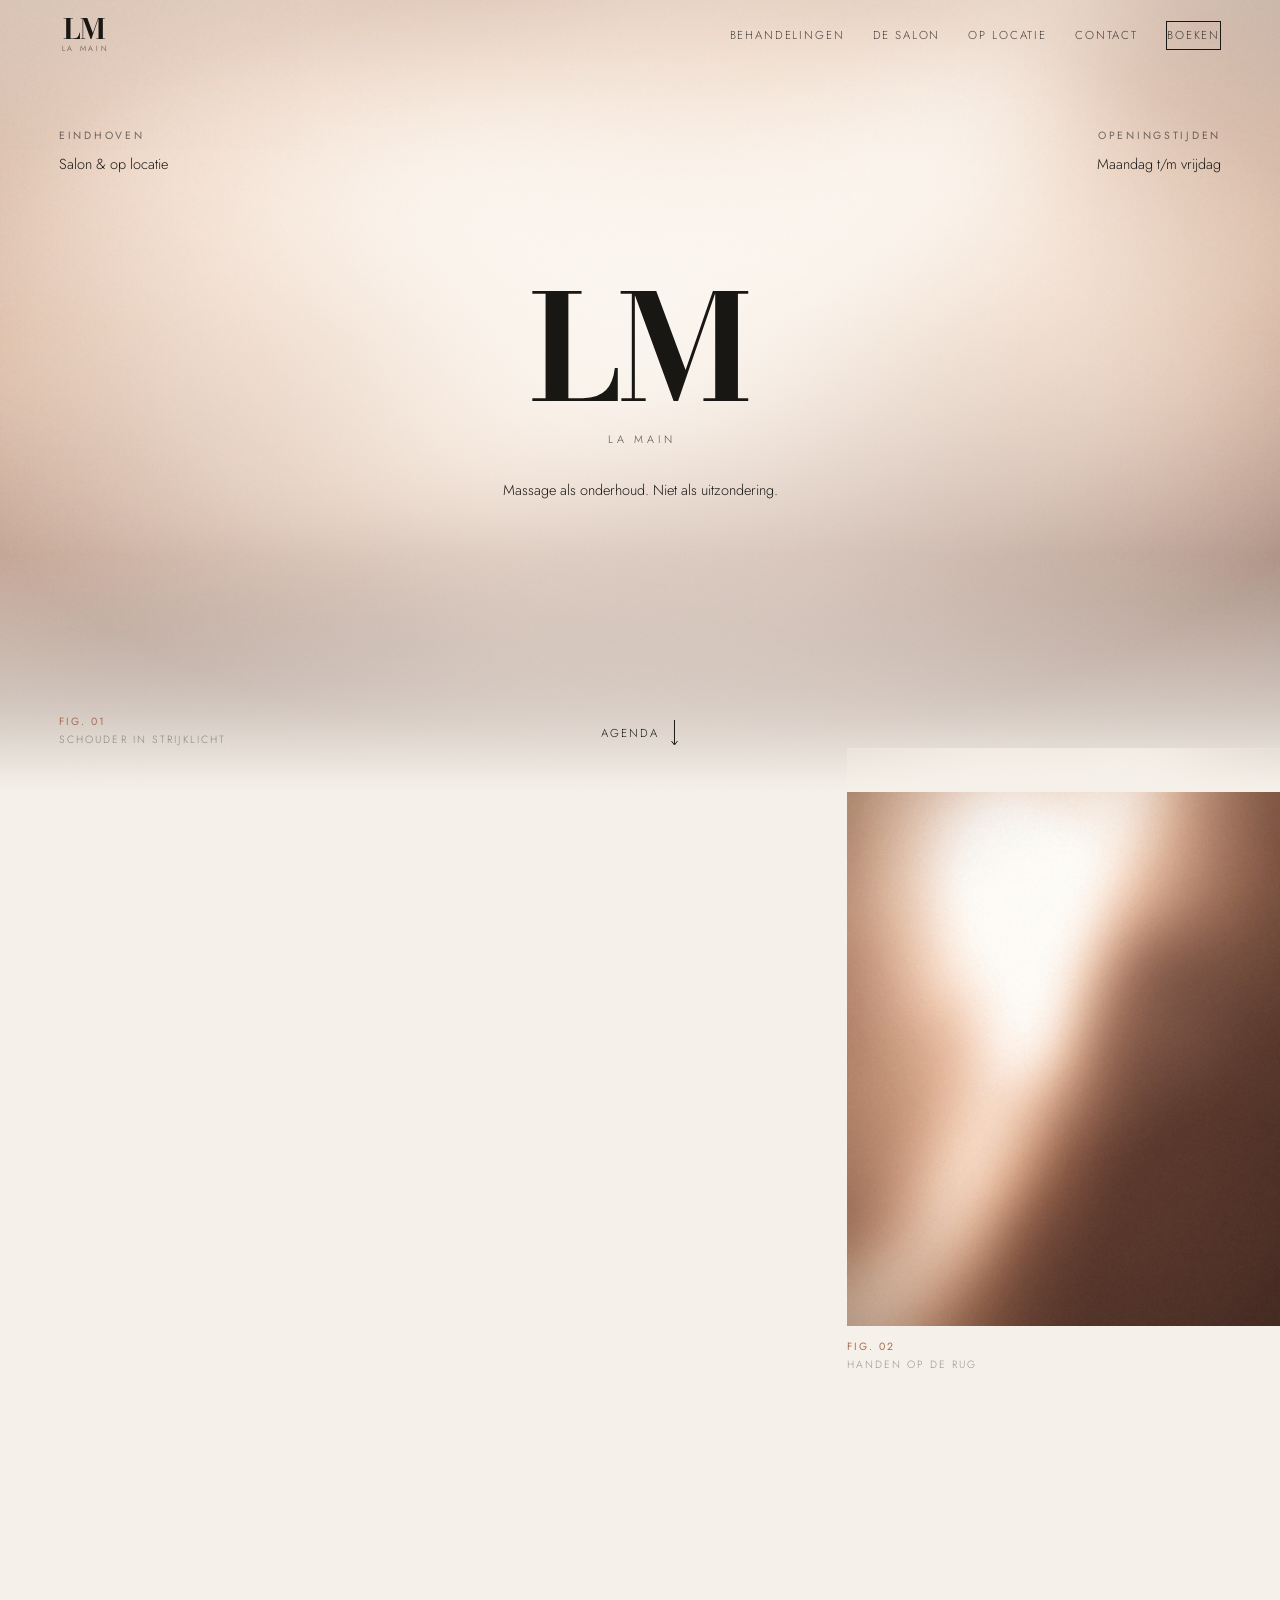
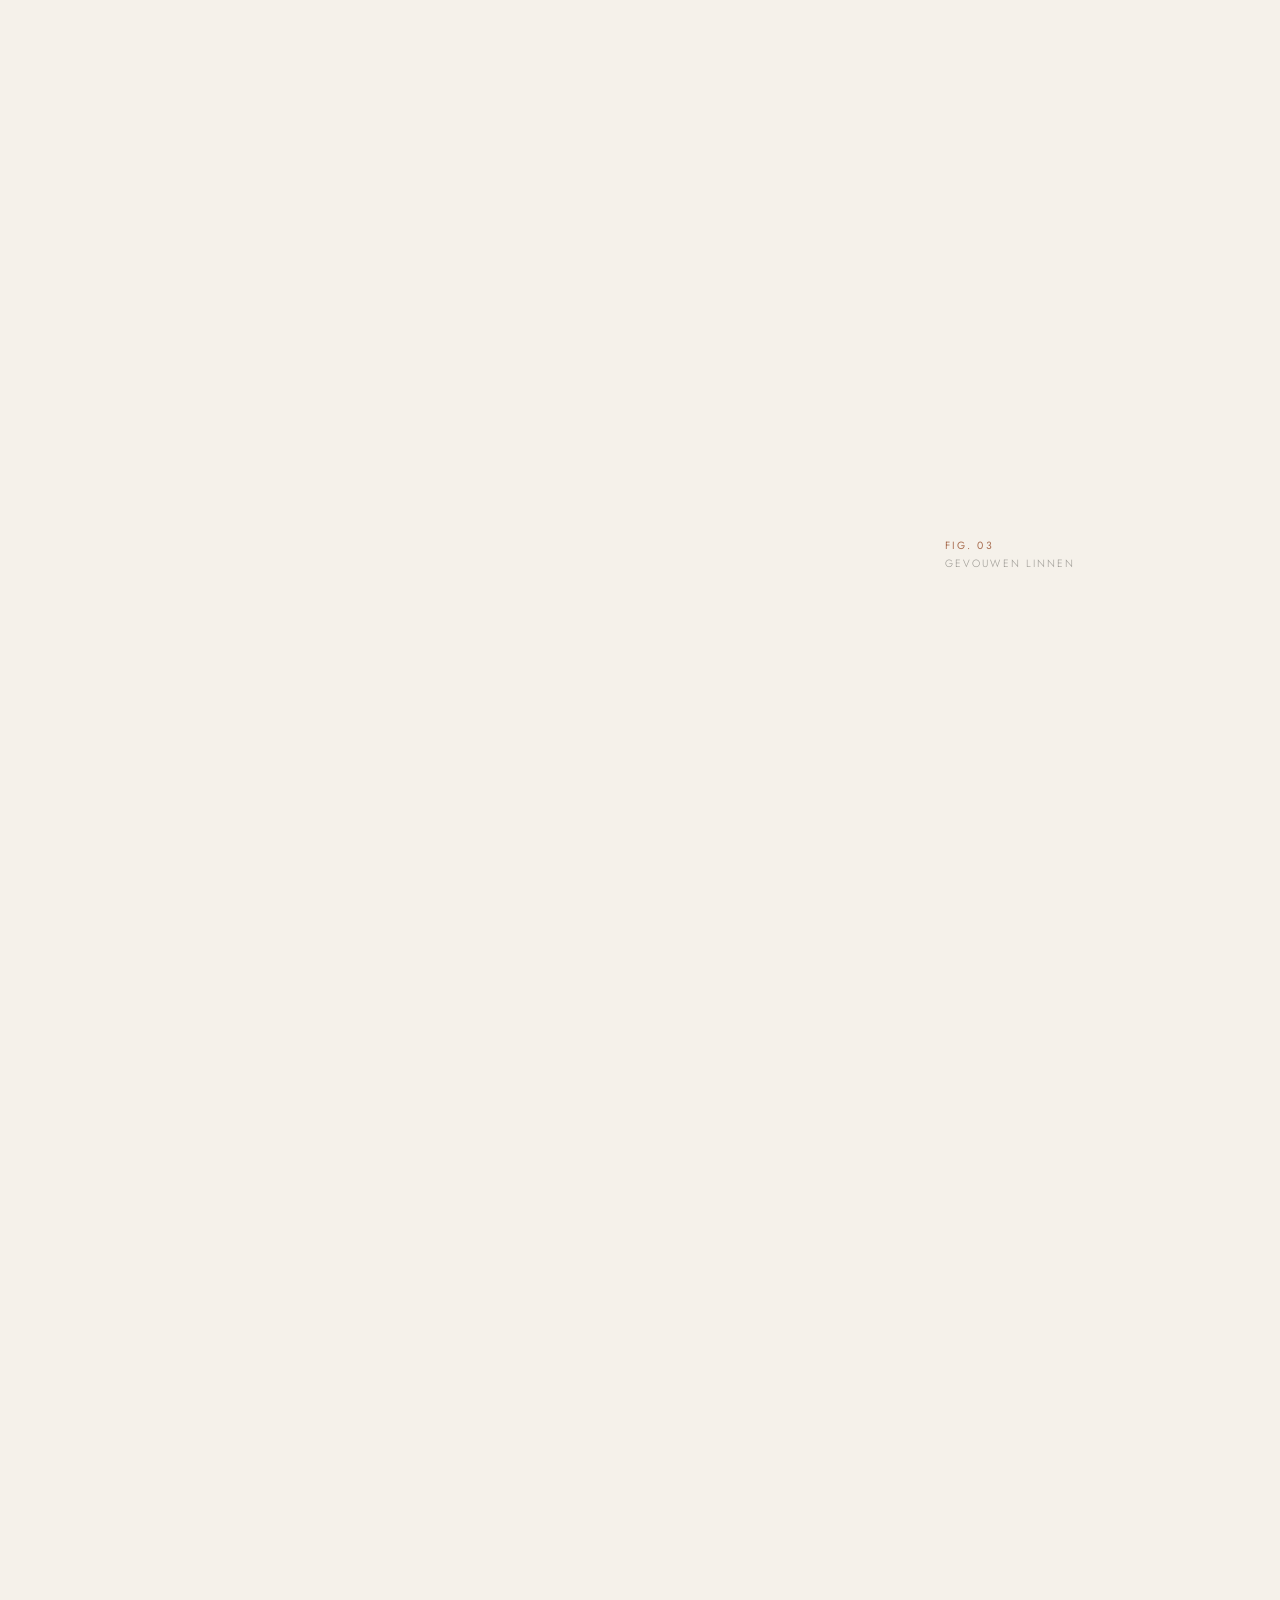
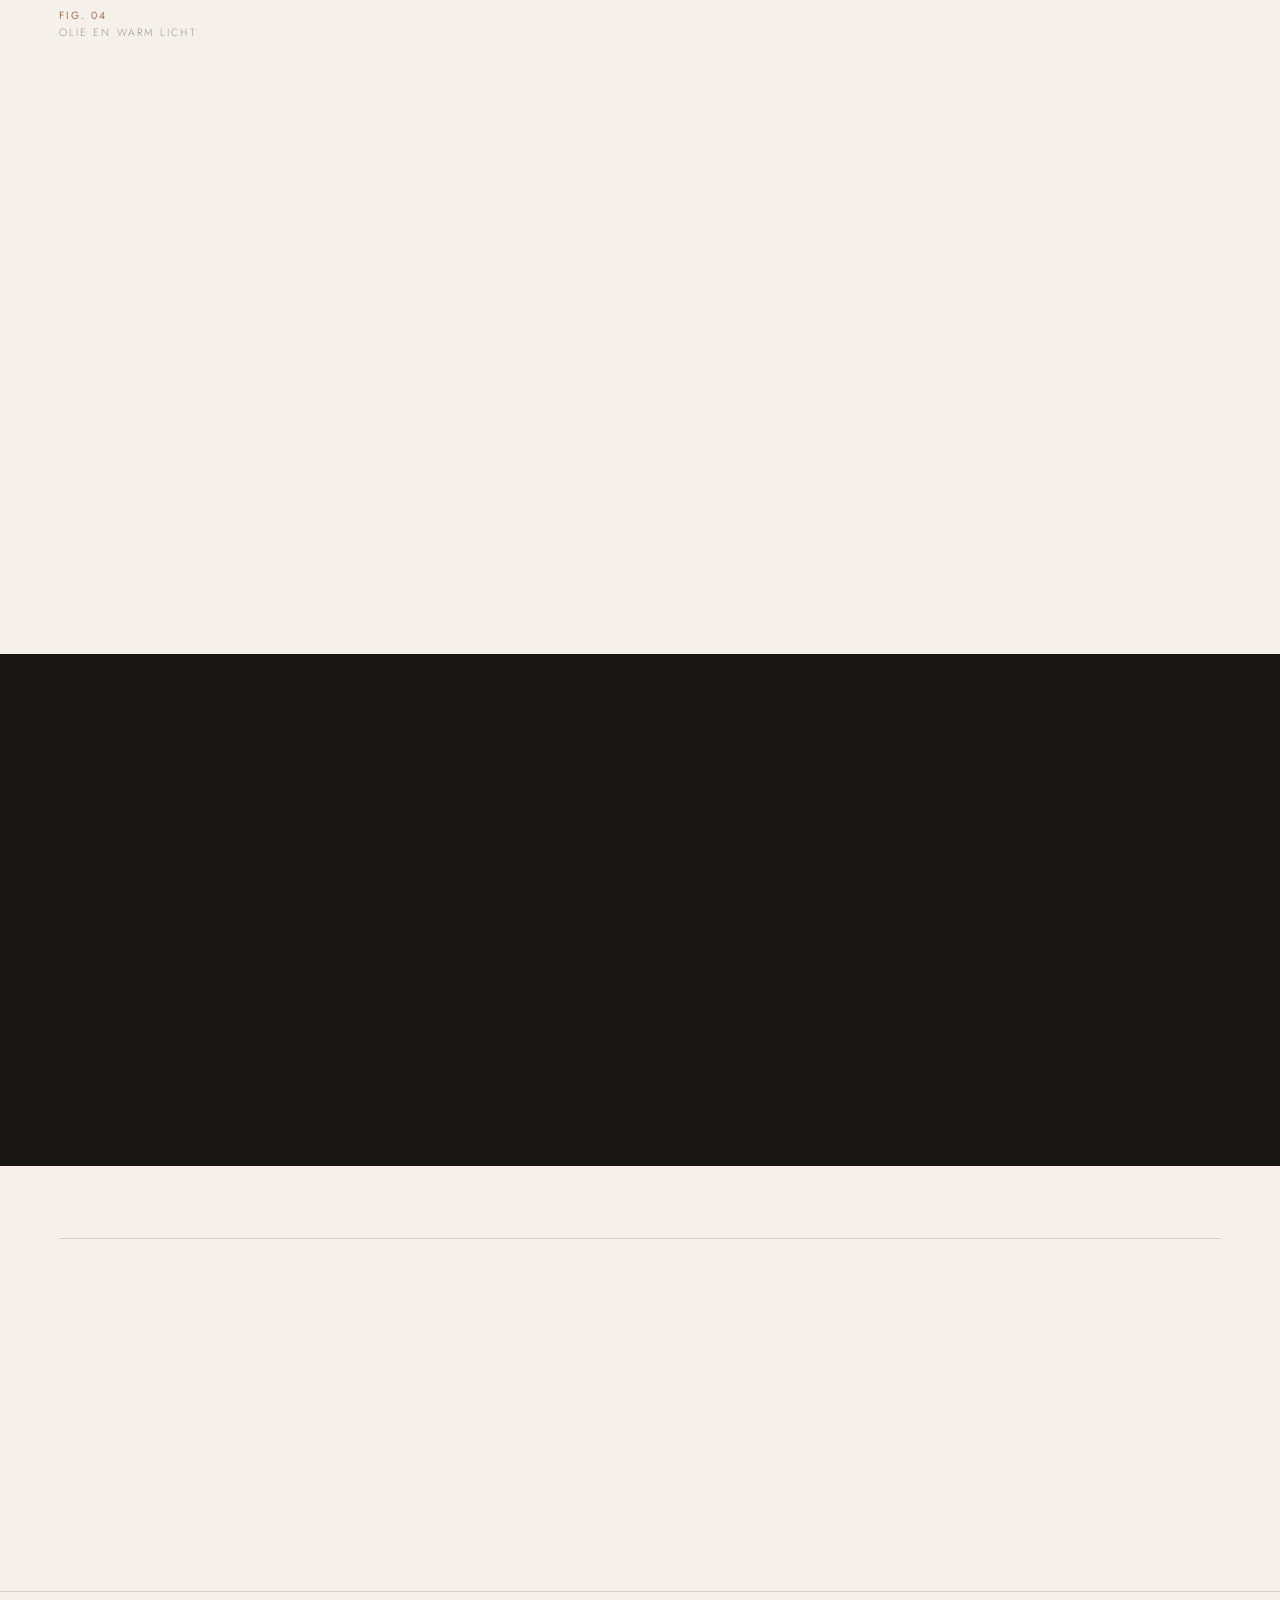
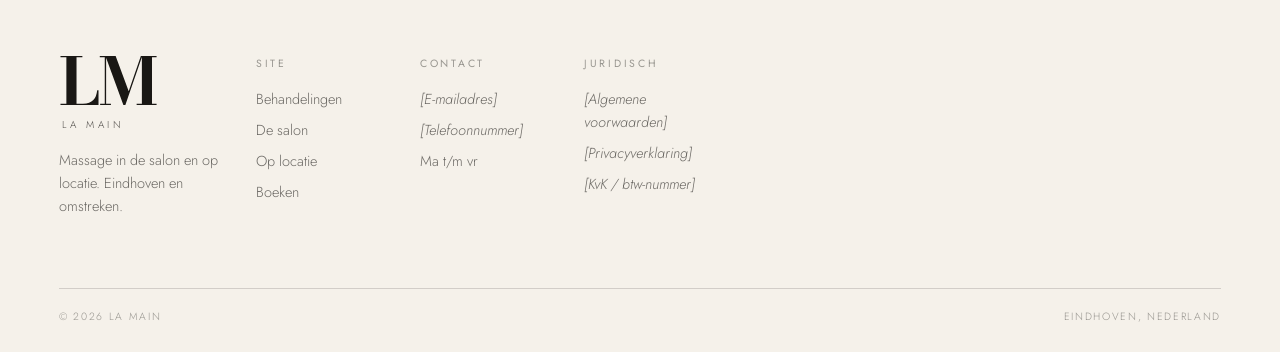
==== index.html @ 292e3928 "Onthulling van beeld en tekst werkt weer; deelvoorbeeld met absolute URL" ====
<!doctype html>
<html lang="nl">
<head>
<meta charset="utf-8" />
<meta name="viewport" content="width=device-width, initial-scale=1" />
<title>La Main — Massage, Eindhoven</title>
<meta name="description" content="La Main. Massage in de salon in Eindhoven en op locatie bij u thuis of op kantoor. Onderhoud voor lichaam en geest, maandag tot en met vrijdag." />
<meta name="theme-color" content="#F5F1EA" />
<link rel="icon" href="data:image/svg+xml,%3Csvg xmlns='http://www.w3.org/2000/svg' viewBox='0 0 64 64'%3E%3Crect width='64' height='64' fill='%23F5F1EA'/%3E%3Ctext x='32' y='45' font-family='Didot,Georgia,serif' font-size='36' font-weight='700' letter-spacing='-2' text-anchor='middle' fill='%23191714'%3ELM%3C/text%3E%3C/svg%3E" />
<meta property="og:type" content="website" />
<meta property="og:title" content="La Main — Massage, Eindhoven" />
<meta property="og:description" content="Massage als onderhoud. Niet als uitzondering. In de salon in Eindhoven en op locatie." />
<meta property="og:url" content="https://bthemoon2030.github.io/la-main/" />
<meta property="og:image" content="https://bthemoon2030.github.io/la-main/foto/hero.jpg" />
<meta name="twitter:card" content="summary_large_image" />
<link rel="preconnect" href="https://fonts.googleapis.com">
<link rel="preconnect" href="https://fonts.gstatic.com" crossorigin>
<link href="https://fonts.googleapis.com/css2?family=Bodoni+Moda:ital,opsz,wght@0,6..96,400..700;1,6..96,400..700&family=Jost:wght@200;300;400;500&display=swap" rel="stylesheet">
<link rel="stylesheet" href="stijl.css">
</head>
<body>

<svg width="0" height="0" style="position:absolute" aria-hidden="true"><defs><symbol id="lm" viewBox="0 0 3032 1500"><g transform="translate(0 1500) scale(1 -1)" fill="currentColor">
<path d="M45.5 0V39H226V1461H45.5V1500H716V1461H536.5V39H733Q843 39 921.0 67.5Q999 96 1050.25 149.5Q1101.5 203 1130.25 279.0Q1159 355 1170 450H1209.5V0Z"/>
<path transform="translate(1203 0)" d="M775 -20 219 1500H531L931 422.5L1303 1500H1345.5L821.5 -20ZM239.5 1500V39H387V0H56V39H198V1461H45.5V1500ZM1784.5 1500V1461H1644V39H1784.5V0H1174V39H1334.5V1500Z"/>
</g></symbol></defs></svg>

<svg class="korrel" aria-hidden="true"><filter id="k"><feTurbulence type="fractalNoise" baseFrequency=".84" numOctaves="3" stitchTiles="stitch"/><feColorMatrix type="saturate" values="0"/><feComponentTransfer><feFuncA type="linear" slope=".08"/></feComponentTransfer></filter><rect width="100%" height="100%" filter="url(#k)"/></svg>

<header class="nav" id="nav">
  <a href="#/" class="merk" aria-label="La Main — naar de homepagina">
    <svg class="mono" aria-hidden="true"><use href="#lm"/></svg><span class="wm">La Main</span>
  </a>
  <nav class="links" id="links">
    <a href="#/behandelingen">Behandelingen</a>
    <a href="#/salon">De salon</a>
    <a href="#/op-locatie">Op locatie</a>
    <a href="#/contact">Contact</a>
    <a href="#/boeken" class="actie">Boeken</a>
  </nav>
  <button class="hamburger" id="hamburger" aria-label="Menu openen"><i></i><i></i></button>
</header>

<main>

<!-- ═══════════════ HOME ═══════════════ -->
<div class="pagina" id="p-home">

  <section class="hero">
    <figure class="bd s-hero"><span class="veld"></span><img src="foto/hero.jpg" alt="Schouder en nek in warm strijklicht"><span class="sluier"></span></figure>
    <div class="doek"></div>
    <div class="verloop"></div>

    <div class="hoek l">
      <div class="label" style="margin-bottom:7px">Eindhoven</div>
      <div class="klein" style="color:var(--inkt)">Salon &amp; op locatie</div>
    </div>
    <div class="hoek r">
      <div class="label" style="margin-bottom:7px">Openingstijden</div>
      <div class="klein" style="color:var(--inkt)">Maandag t/m vrijdag</div>
    </div>

    <div class="inhoud">
      <div class="merk groot"><svg class="mono" aria-hidden="true"><use href="#lm"/></svg><span class="wm">La Main</span></div>
      <p class="klein" style="margin-top:clamp(20px,2.6vw,34px);color:var(--inkt)">
        Massage als onderhoud. Niet als uitzondering.
      </p>
    </div>

    <div class="fig bijschrift"><b>Fig. 01</b>Schouder in strijklicht</div>

    <a href="#/boeken" class="onder pijl neer">Agenda
      <svg width="8" height="26" viewBox="0 0 8 26" fill="none" aria-hidden="true"><path d="M4 0v24M1 21l3 4 3-4" stroke="currentColor" stroke-width="1"/></svg>
    </a>
  </section>

  <!-- visie · beeld loopt de kolom uit en schuift omhoog over de sectiegrens -->
  <section>
    <div class="raster">
      <div class="k-marge rv"><span class="label">Visie</span></div>
      <div class="k-3-8">
        <h2 class="d2 rv v1" style="margin:0 0 26px;max-width:14ch">Uw lichaam vraagt onderhoud, geen beloning.</h2>
        <p class="inleiding rv v2" style="margin-bottom:26px">U gaat naar de kapper. U traint. U laat uw nagels doen. Alleen het weefsel dat u elke dag draagt komt er nooit aan toe.</p>
        <div class="rv v2" style="max-width:48ch">
          <p class="lead">La Main behandelt massage als vast onderhoud. Niet als cadeau, niet als uitzondering. Wie regelmatig komt, leert het eigen lichaam kennen — waar spanning zich ophoopt, hoe het reageert, wat het nodig heeft.</p>
          <p class="lead">Dat effect zit niet in één behandeling. Het zit in de herhaling.</p>
        </div>
      </div>
      <figure class="k-9-13 uit-r op-boven-veel">
        <div class="bd s-huid v-hoog onthul rv"><span class="veld"></span><img src="foto/rug.jpg" alt="Handen die op de bovenrug werken" loading="lazy"><span class="sluier"></span></div>
        <figcaption class="bijschrift onder"><b>Fig. 02</b>Handen op de rug</figcaption>
      </figure>
    </div>
  </section>

  <!-- het citaat: de enige cursieve regel op de site -->
  <section style="padding-top:clamp(20px,2.4vw,40px)">
    <div class="raster">
      <div class="k-marge rv"><span class="label">Werkwijze</span></div>
      <blockquote class="citaat k-3-11 rv v1">
        Eén paar handen, van begin tot eind — en de volle tijd die is afgesproken.
        <span class="citaat-bron">Geen wisselende therapeuten, geen uitloop</span>
      </blockquote>
    </div>
  </section>

  <!-- aanbod · het vierkant schuift over de kop heen -->
  <section>
    <div class="raster">
      <div class="k-marge rv"><span class="label">Aanbod</span></div>
      <div class="k-3-8 rv v1">
        <h2 class="d3" style="margin:0 0 14px;max-width:18ch">Drie behandelingen. Eén benadering.</h2>
        <p class="lead" style="max-width:40ch">Dezelfde handen, dezelfde aandacht. Het verschil zit in de duur en in de diepte waarmee er gewerkt wordt.</p>
      </div>
      <figure class="k-10-13 uit-r" style="grid-row:1;margin-top:clamp(-56px,-3vw,-16px)">
        <div class="bd s-linnen v-11 onthul rv v2"><span class="veld"></span><img src="foto/linnen.jpg" alt="Gevouwen linnen" loading="lazy"><span class="sluier"></span></div>
        <figcaption class="bijschrift onder"><b>Fig. 03</b>Gevouwen linnen</figcaption>
      </figure>
      <div class="k-3-13" style="margin-top:clamp(14px,1.8vw,26px)">
        <div class="idx rv" id="home-idx"></div>
        <div style="margin-top:24px" class="rv v1">
          <a href="#/behandelingen" class="pijl">Alle behandelingen
            <svg width="26" height="8" viewBox="0 0 26 8" fill="none" aria-hidden="true"><path d="M0 4h24M21 1l4 3-4 3" stroke="currentColor" stroke-width="1"/></svg></a>
        </div>
      </div>
    </div>
  </section>

  <!-- volle breedte, bijschrift in de margekolom -->
  <section class="vlak" style="padding-top:0">
    <figure>
      <div class="bd s-olie v-band onthul rv"><span class="veld"></span><img src="foto/olie-panorama.jpg" alt="Olie in warm licht" loading="lazy"><span class="sluier"></span></div>
      <div class="raster" style="padding:12px var(--marge) 0">
        <figcaption class="bijschrift k-marge"><b>Fig. 04</b>Olie en warm licht</figcaption>
      </div>
    </figure>
  </section>

  <section class="vlak" style="padding-top:clamp(22px,2.6vw,40px)">
    <div class="diptiek">
      <div class="dip rv">
        <div class="bd s-linnen"><span class="veld"></span><img src="foto/salon-cel.jpg" alt="De behandelruimte" loading="lazy"><span class="sluier"></span></div>
        <span class="label">01 — In de salon</span>
        <div>
          <h3 class="d3" style="margin:0 0 12px;max-width:14ch">Een ruimte die niets van u vraagt</h3>
          <p class="lead" style="max-width:34ch">Gedempt licht, warme handdoeken, geen wachtkamer en geen tweede klant.</p>
          <a href="#/salon" class="pijl" style="margin-top:20px">De salon
            <svg width="26" height="8" viewBox="0 0 26 8" fill="none" aria-hidden="true"><path d="M0 4h24M21 1l4 3-4 3" stroke="currentColor" stroke-width="1"/></svg></a>
        </div>
      </div>
      <div class="dip donker rv v1">
        <div class="bd s-schemer"><span class="veld"></span><img src="foto/locatie-cel.jpg" alt="Opgebouwde tafel bij avondlicht" loading="lazy"><span class="sluier"></span></div>
        <span class="label">02 — Op locatie</span>
        <div>
          <h3 class="d3" style="margin:0 0 12px;max-width:14ch">Wij komen naar u toe</h3>
          <p class="lead" style="max-width:34ch">Reistijd en reiskosten ziet u vooraf, tot op de kilometer.</p>
          <a href="#/op-locatie" class="pijl" style="margin-top:20px">Hoe het werkt
            <svg width="26" height="8" viewBox="0 0 26 8" fill="none" aria-hidden="true"><path d="M0 4h24M21 1l4 3-4 3" stroke="currentColor" stroke-width="1"/></svg></a>
        </div>
      </div>
    </div>
  </section>

  <!-- donker blad: beeld loopt links het scherm uit -->
  <section class="blad">
    <div class="raster" style="align-items:stretch">
      <figure class="k-1-7 uit-l blad-beeld">
        <div class="bd s-schemer onthul rv"><span class="veld"></span><img src="foto/nek-panorama.jpg" alt="Nek en schouder in gedempt licht" loading="lazy"><span class="sluier"></span></div>
      </figure>
      <div class="k-8-13 blad-tekst">
        <span class="label rv" style="display:block;margin-bottom:18px">Discretie</span>
        <p class="d3 rv v1" style="margin:0 0 18px;max-width:16ch">Stil, tenzij u zelf spreekt.</p>
        <p class="lead rv v2" style="max-width:34ch">Voor iedere behandeling bespreken we kort wat er speelt. Daarna wordt er gewerkt — gericht, zonder gesprek dat u niet zoekt.</p>
      </div>
    </div>
  </section>

  <!-- slot: geen balk, een regel op formaat -->
  <section>
    <div class="raster slot">
      <div class="k-marge rv"><span class="label">Agenda</span></div>
      <div class="k-3-11">
        <p class="d2 rv v1" style="margin:0 0 26px;max-width:15ch">Beschikbaar van maandag tot en met vrijdag.</p>
        <a href="#/boeken" class="tekstlink rv v2">Maak een afspraak</a>
      </div>
    </div>
  </section>
</div>

<!-- ═══════════════ BEHANDELINGEN ═══════════════ -->
<div class="pagina" id="p-behandelingen">
  <section style="padding-top:clamp(122px,13vw,190px)">
    <div class="raster">
      <div class="k-marge rv"><span class="label">Behandelingen</span></div>
      <div class="k-3-9">
        <h1 class="d2 rv v1" style="margin:0 0 24px;max-width:15ch">Wat uw lichaam nodig heeft, in de tijd die het nodig heeft.</h1>
        <p class="inleiding rv v2">Alle behandelingen worden gegeven door dezelfde handen. Het verschil zit in de duur en in de diepte.</p>
      </div>
      <div class="k-3-13" style="margin-top:clamp(34px,4.5vw,72px)">
        <div class="idx rv" id="beh-idx"></div>
        <div class="melding rv" style="max-width:56ch">
          Behandelingen op locatie zijn gelijk in duur en inhoud. Reiskosten en reistijdtoeslag worden apart berekend en zijn zichtbaar voordat u boekt.
        </div>
      </div>
    </div>
  </section>

  <section style="padding-top:0">
    <div class="raster" style="align-items:end">
      <figure class="k-1-7">
        <div class="bd s-olie v-45 onthul rv"><span class="veld"></span><img src="foto/olie-huid.jpg" alt="Olie op de huid" loading="lazy"><span class="sluier"></span></div>
        <figcaption class="bijschrift onder"><b>Fig. 05</b>Olie op de huid</figcaption>
      </figure>
      <figure class="k-8-13 uit-r op-onder">
        <div class="bd s-steen v-hoog onthul rv v1"><span class="veld"></span><img src="foto/onderarm.jpg" alt="Onderarm in beweging" loading="lazy"><span class="sluier"></span></div>
        <figcaption class="bijschrift onder"><b>Fig. 06</b>Onderarm in beweging</figcaption>
      </figure>
    </div>
  </section>

  <section>
    <div class="raster">
      <div class="k-marge rv"><span class="label">Goed om te weten</span></div>
      <div class="k-3-9" style="display:grid;gap:clamp(20px,2.6vw,30px)">
        <div class="rv v1">
          <h3 class="d4" style="margin:0 0 8px">Voor de eerste keer</h3>
          <p class="klein">De eerste afspraak begint met een kort gesprek over blessures, medicatie, zwangerschap en wat u verwacht. Reken op tien minuten extra; die gaan niet van uw behandeltijd af.</p>
        </div>
        <div class="lijn"></div>
        <div class="rv v1">
          <h3 class="d4" style="margin:0 0 8px">Oliën</h3>
          <p class="klein">Neutrale, koudgeperste plantaardige oliën zonder parfum. Geef bij het boeken een allergie door, dan staat er een alternatief klaar.</p>
        </div>
        <div class="lijn"></div>
        <div class="rv v1">
          <h3 class="d4" style="margin:0 0 8px">Annuleren</h3>
          <p class="klein tbc">[Annuleringstermijn en -voorwaarden nog te bevestigen.]</p>
        </div>
      </div>
    </div>
  </section>
</div>

<!-- ═══════════════ SALON ═══════════════ -->
<div class="pagina" id="p-salon">
  <section style="padding-top:clamp(122px,13vw,190px)">
    <div class="raster">
      <div class="k-marge rv"><span class="label">De salon</span></div>
      <div class="k-3-9">
        <h1 class="d2 rv v1" style="margin:0 0 24px;max-width:14ch">Eén behandelruimte. Eén klant per keer.</h1>
        <p class="inleiding rv v2">Geen balie, geen wachtruimte, geen muziek die u niet gekozen heeft.</p>
      </div>
    </div>
  </section>

  <section class="vlak" style="padding-top:0">
    <figure>
      <div class="bd s-linnen v-band onthul rv"><span class="veld"></span><img src="foto/ruimte-panorama.jpg" alt="De behandelruimte" loading="lazy"><span class="sluier"></span></div>
      <div class="raster" style="padding:12px var(--marge) 0">
        <figcaption class="bijschrift k-marge"><b>Fig. 07</b>De behandelruimte</figcaption>
      </div>
    </figure>
  </section>

  <section>
    <div class="raster">
      <div class="k-marge rv"><span class="label">Van aankomst tot vertrek</span></div>
      <div class="k-3-13 stappen rv v1">
        <div class="stap"><span class="no">01</span><h3 class="d4" style="margin:0 0 7px">Aankomst</h3><p class="klein">U wordt op het afgesproken tijdstip binnengelaten. Er is niemand anders aanwezig.</p></div>
        <div class="stap"><span class="no">02</span><h3 class="d4" style="margin:0 0 7px">Intake</h3><p class="klein">Kort en concreet: wat speelt er, waar wilt u aandacht, wat moet vermeden worden.</p></div>
        <div class="stap"><span class="no">03</span><h3 class="d4" style="margin:0 0 7px">Behandeling</h3><p class="klein">De volle afgesproken duur. Stil, tenzij u zelf spreekt.</p></div>
        <div class="stap"><span class="no">04</span><h3 class="d4" style="margin:0 0 7px">Na afloop</h3><p class="klein">Water, tijd om bij te komen, en advies voor de dagen erna.</p></div>
      </div>
    </div>
  </section>

  <section style="padding-top:0">
    <div class="raster" style="align-items:start">
      <div class="k-marge rv"><span class="label">Praktisch</span></div>
      <div class="k-3-8">
        <table class="tabel rv v1">
          <tr><td style="color:var(--inkt-62)">Adres</td><td class="tbc">[Adres nog te bevestigen] — Eindhoven</td></tr>
          <tr><td style="color:var(--inkt-62)">Openingsdagen</td><td>Maandag t/m vrijdag</td></tr>
          <tr><td style="color:var(--inkt-62)">Openingstijden</td><td>09:00 – 19:00 <span class="tbc">[te bevestigen]</span></td></tr>
          <tr><td style="color:var(--inkt-62)">Weekend</td><td>Gesloten</td></tr>
          <tr><td style="color:var(--inkt-62)">Parkeren</td><td class="tbc">[Nog te bevestigen]</td></tr>
          <tr><td style="color:var(--inkt-62)">Betaling</td><td>Pin en overboeking</td></tr>
        </table>
        <a href="#/boeken" class="knop rv v1" style="margin-top:30px">Afspraak in de salon</a>
      </div>
      <figure class="k-9-13 uit-r">
        <div class="bd s-schemer v-45 onthul rv v2"><span class="veld"></span><img src="foto/hoek-schemer.jpg" alt="Gedempt licht in de behandelruimte" loading="lazy"><span class="sluier"></span></div>
        <figcaption class="bijschrift onder"><b>Fig. 08</b>Gedempt licht</figcaption>
      </figure>
    </div>
  </section>
</div>

<!-- ═══════════════ OP LOCATIE ═══════════════ -->
<div class="pagina" id="p-op-locatie">
  <section style="padding-top:clamp(122px,13vw,190px)">
    <div class="raster">
      <div class="k-marge rv"><span class="label">Op locatie</span></div>
      <div class="k-3-9">
        <h1 class="d2 rv v1" style="margin:0 0 24px;max-width:15ch">De salon komt naar uw huis of kantoor.</h1>
        <p class="inleiding rv v2">Tafel, verwarmd linnen en oliën gaan mee. U hoeft niets voor te bereiden behalve een rustige ruimte van twee bij drie meter.</p>
      </div>
      <div class="k-3-13 stappen rv" style="margin-top:clamp(34px,4.5vw,68px)">
        <div class="stap"><span class="no">01</span><h3 class="d4" style="margin:0 0 7px">U geeft uw adres op</h3><p class="klein">Postcode en huisnummer zijn genoeg om reistijd en afstand te bepalen.</p></div>
        <div class="stap"><span class="no">02</span><h3 class="d4" style="margin:0 0 7px">De prijs staat vast</h3><p class="klein">Behandeling, reiskosten en reistijdtoeslag ziet u opgeteld voordat u bevestigt.</p></div>
        <div class="stap"><span class="no">03</span><h3 class="d4" style="margin:0 0 7px">Reistijd is ingepland</h3><p class="klein">De agenda reserveert de heen- en terugreis, zodat u nooit hoeft te wachten.</p></div>
        <div class="stap"><span class="no">04</span><h3 class="d4" style="margin:0 0 7px">Opbouw en afbouw</h3><p class="klein">Vijftien minuten voor en na, buiten uw behandeltijd om.</p></div>
      </div>
    </div>
  </section>

  <section class="vlak" style="padding-top:clamp(30px,3.6vw,54px)">
    <figure>
      <div class="bd s-schemer v-band onthul rv"><span class="veld"></span><img src="foto/tafel-panorama.jpg" alt="Opgebouwde tafel op locatie" loading="lazy"><span class="sluier"></span></div>
      <div class="raster" style="padding:12px var(--marge) 0">
        <figcaption class="bijschrift k-marge"><b>Fig. 09</b>Opgebouwd op locatie</figcaption>
      </div>
    </figure>
  </section>

  <section>
    <div class="raster">
      <div class="k-marge rv"><span class="label">Reiskosten</span></div>
      <div class="k-3-8">
        <p class="lead rv v1" style="margin-bottom:26px">Twee onderdelen: een kilometervergoeding voor de heen- en terugreis, en een toeslag voor de reistijd zelf.</p>
        <table class="tabel rv v2">
          <thead><tr><th>Reistijd enkele reis</th><th>Toeslag</th></tr></thead>
          <tbody id="tarief-tabel"></tbody>
        </table>
        <p class="klein rv v3" style="margin-top:18px">
          Kilometervergoeding: <span id="km-tarief" class="cijfers"></span> per kilometer, over de heen- én terugreis.
          Boven de 35 minuten reistijd maken we een afspraak op maat.
        </p>
        <div class="melding rv">Deze tarieven zijn een voorstel en staan in de code op één plek klaar om aan te passen.</div>
        <a href="#/boeken" class="knop rv" style="margin-top:30px">Bereken uw tarief</a>
      </div>
      <figure class="k-9-13 uit-r">
        <div class="bd s-steen v-45 onthul rv v2"><span class="veld"></span><img src="foto/linnen-detail.jpg" alt="Linnen en licht" loading="lazy"><span class="sluier"></span></div>
        <figcaption class="bijschrift onder"><b>Fig. 10</b>Linnen en licht</figcaption>
      </figure>
    </div>
  </section>
</div>

<!-- ═══════════════ BOEKEN ═══════════════ -->
<div class="pagina" id="p-boeken">
  <section style="padding-top:clamp(122px,13vw,186px)">
    <div class="agenda">
      <div style="margin-bottom:clamp(28px,3.4vw,50px)">
        <span class="label" style="display:block;margin-bottom:12px">Agenda</span>
        <h1 class="d2" style="margin:0;max-width:14ch">Uw afspraak</h1>
      </div>
      <div class="voortgang" id="voortgang"></div>
      <div id="agenda-body"></div>
    </div>
  </section>
</div>

<!-- ═══════════════ CONTACT ═══════════════ -->
<div class="pagina" id="p-contact">
  <section style="padding-top:clamp(122px,13vw,190px)">
    <div class="raster">
      <div class="k-marge rv">
        <span class="label" style="display:block;margin-bottom:22px">Contact</span>
        <div class="klein" style="line-height:2">
          <span class="tbc">[E-mailadres]</span><br>
          <span class="tbc">[Telefoonnummer]</span><br><br>
          Eindhoven<br>
          <span class="tbc">[Adres nog te bevestigen]</span><br><br>
          Ma t/m vr, 09:00 – 19:00
        </div>
      </div>
      <div class="k-3-9">
        <h1 class="d2 rv v1" style="margin:0 0 22px;max-width:15ch">Een vraag voordat u boekt?</h1>
        <p class="inleiding rv v1" style="margin-bottom:34px">Voor bedrijfsafspraken, meerdere personen op één locatie of een reisafstand buiten de regio.</p>
        <form class="rv v2" id="contact-form" novalidate>
          <div class="veldrij groep">
            <div><label class="lbl" for="c-naam">Naam</label><input class="invoer" id="c-naam" autocomplete="name"></div>
            <div><label class="lbl" for="c-mail">E-mail</label><input class="invoer" id="c-mail" autocomplete="email"></div>
          </div>
          <div class="groep"><label class="lbl" for="c-ber">Bericht</label><textarea class="invoer" id="c-ber" rows="4"></textarea></div>
          <button class="knop vol" type="submit">Versturen</button>
          <span class="klein" id="c-done" style="display:none;margin-left:18px">Dank u — uw bericht is genoteerd.</span>
        </form>
      </div>
    </div>
  </section>
</div>

</main>

<footer>
  <div class="raster voet">
    <div class="k-marge">
      <a href="#/" class="merk mid" style="align-items:flex-start;margin-bottom:18px">
        <svg class="mono" aria-hidden="true"><use href="#lm"/></svg><span class="wm">La Main</span>
      </a>
      <p class="klein" style="max-width:24ch">Massage in de salon en op locatie. Eindhoven en omstreken.</p>
    </div>
    <div class="k-3-7" style="display:grid;grid-template-columns:repeat(3,1fr);gap:var(--kolomkier)">
      <div>
        <div class="label" style="margin-bottom:14px">Site</div>
        <ul>
          <li><a href="#/behandelingen">Behandelingen</a></li>
          <li><a href="#/salon">De salon</a></li>
          <li><a href="#/op-locatie">Op locatie</a></li>
          <li><a href="#/boeken">Boeken</a></li>
        </ul>
      </div>
      <div>
        <div class="label" style="margin-bottom:14px">Contact</div>
        <ul>
          <li class="tbc">[E-mailadres]</li>
          <li class="tbc">[Telefoonnummer]</li>
          <li>Ma t/m vr</li>
        </ul>
      </div>
      <div>
        <div class="label" style="margin-bottom:14px">Juridisch</div>
        <ul>
          <li class="tbc">[Algemene voorwaarden]</li>
          <li class="tbc">[Privacyverklaring]</li>
          <li class="tbc">[KvK / btw-nummer]</li>
        </ul>
      </div>
    </div>
    <div class="k-vol voet-onder">
      <span>© <span id="jaar"></span> La Main</span>
      <span>Eindhoven, Nederland</span>
    </div>
  </div>
</footer>

<script src="app.js"></script>
</body>
</html>
---- stijl.css ----
/* ============================================================
   LA MAIN — stylesheet
   Opbouw:  1 fundament · 2 raster · 3 typografie · 4 beeld
            5 navigatie · 6 pagina-onderdelen · 7 agenda · 8 voettekst
   ============================================================ */

/* ---------- 1 · fundament ---------------------------------- */
:root{
  --papier:#F5F1EA;
  --papier-2:#EFE9DF;
  --zand:#E2D9CC;
  --inkt:#191714;
  --inkt-78:rgba(25,23,20,.78);
  --inkt-62:rgba(25,23,20,.62);
  --inkt-42:rgba(25,23,20,.42);
  --inkt-16:rgba(25,23,20,.16);
  --klei:#A96F52;
  --klei-diep:#8B5940;

  --display:"Bodoni Moda","Didot","Times New Roman",serif;
  --sans:"Jost","Helvetica Neue",Arial,sans-serif;

  --soepel:cubic-bezier(.16,1,.3,1);
  --marge:clamp(20px,4.6vw,72px);
  --breed:1560px;
  --kolomkier:clamp(12px,1.5vw,26px);
}

*,*::before,*::after{box-sizing:border-box}
html{-webkit-text-size-adjust:100%;scroll-behavior:smooth}
body{
  margin:0;background:var(--papier);color:var(--inkt);
  font-family:var(--sans);font-weight:300;font-size:17px;line-height:1.6;
  -webkit-font-smoothing:antialiased;overflow-x:hidden;
}
img{max-width:100%;display:block}
button{font:inherit;color:inherit;background:none;border:0;cursor:pointer}
input,textarea,select{font:inherit;color:inherit}
a{color:inherit;text-decoration:none}
figure{margin:0}
::selection{background:var(--klei);color:var(--papier)}
:focus-visible{outline:2px solid var(--klei);outline-offset:3px}

.korrel{position:fixed;inset:0;z-index:900;pointer-events:none;opacity:.4;mix-blend-mode:multiply}

/* ---------- 2 · het raster --------------------------------- *
   Twaalf kolommen, overal hetzelfde. De eerste twee kolommen zijn
   de margekolom: daar staan de labels, de nummers en de bijschriften.
   Inhoud begint bij kolom 3. Dat is de ruggengraat van de site en
   de reden dat de linkerkant nooit verspringt.                  */
.raster{
  display:grid;grid-template-columns:repeat(12,1fr);
  gap:var(--kolomkier);
  max-width:var(--breed);margin:0 auto;
}
.k-vol{grid-column:1/-1}
.k-marge{grid-column:1/3}
.k-3-7{grid-column:3/8}.k-3-8{grid-column:3/9}.k-3-9{grid-column:3/10}
.k-3-11{grid-column:3/12}.k-3-13{grid-column:3/13}
.k-8-13{grid-column:8/13}.k-9-13{grid-column:9/13}.k-10-13{grid-column:10/13}
.k-7-13{grid-column:7/13}.k-6-13{grid-column:6/13}
.k-1-7{grid-column:1/8}.k-1-8{grid-column:1/9}
@media(max-width:900px){
  .raster{grid-template-columns:repeat(6,1fr)}
  .k-marge{grid-column:1/-1}
  .k-3-7,.k-3-8,.k-3-9,.k-3-11,.k-3-13,.k-8-13,.k-9-13,
  .k-10-13,.k-7-13,.k-6-13,.k-1-7,.k-1-8{grid-column:1/-1}
}

section{padding:clamp(44px,5.6vw,94px) var(--marge)}
.pagina{display:none}.pagina.aan{display:block}
.vlak{padding-left:0;padding-right:0}      /* volle breedte */

/* uitloop: beeld dat de kolom uit loopt tot de schermrand */
.uit-r{margin-right:calc(var(--marge) * -1)}
.uit-l{margin-left:calc(var(--marge) * -1)}
@media(max-width:900px){.uit-r,.uit-l{margin-right:0;margin-left:0}}

/* ---------- 3 · typografie --------------------------------- *
   Bodoni Moda is variabel met een optische-grootte-as. Op automatisch
   maakt de browser de haarlijnen bij grote formaten zo dun dat ze
   verdwijnen. Daarom staat opsz overal vast.                     */
.d1,.d2,.d3,.d4,.citaat,.idx-rij .pr,.som-rij.tot,.trt .pr{
  font-optical-sizing:none;font-variation-settings:"opsz" 16,"wght" 400;
}
.d1{font-family:var(--display);font-weight:400;line-height:.94;letter-spacing:-.02em;font-size:clamp(44px,8vw,116px)}
.d2{font-family:var(--display);font-weight:400;line-height:1.02;letter-spacing:-.015em;font-size:clamp(33px,4.6vw,62px)}
.d3{font-family:var(--display);font-weight:400;line-height:1.1;letter-spacing:-.01em;font-size:clamp(24px,2.7vw,36px)}
.d4{font-family:var(--display);font-weight:400;line-height:1.2;font-size:clamp(20px,1.8vw,25px)}
em{font-style:italic}

/* het citaat — de enige plek waar de cursieve Bodoni staat */
.citaat{
  font-family:var(--display);font-style:italic;font-weight:400;
  font-size:clamp(29px,3.9vw,58px);line-height:1.14;letter-spacing:-.015em;
  max-width:24ch;margin:0;
}
.citaat-bron{
  display:block;margin-top:clamp(18px,2vw,28px);
  font-family:var(--sans);font-style:normal;font-size:11px;
  letter-spacing:.24em;text-transform:uppercase;color:var(--klei);
}

.label{font-size:10.5px;letter-spacing:.26em;text-transform:uppercase;font-weight:400;color:var(--inkt-42)}
.inleiding{font-size:clamp(19px,1.55vw,25px);line-height:1.46;color:var(--inkt-78);max-width:33ch;font-weight:300}
.lead{font-size:clamp(16px,1.15vw,18.5px);line-height:1.62;max-width:34em;color:var(--inkt-62)}
p{margin:0 0 1.1em}p:last-child{margin-bottom:0}
.klein{font-size:14.5px;line-height:1.6;color:var(--inkt-62)}
.cijfers{font-variant-numeric:tabular-nums}
.lijn{height:1px;background:var(--inkt-16);width:100%}
.tbc{color:var(--inkt-42);font-style:italic}

/* ---------- 4 · beeld -------------------------------------- *
   De eigen beweging van dit merk: beeld komt onder een masker
   vandaan terwijl de foto er langzaam op ware grootte in zakt.  */
.rv{opacity:0;transform:translateY(16px);transition:opacity .95s var(--soepel),transform .95s var(--soepel)}
.rv.in{opacity:1;transform:none}
.rv.v1{transition-delay:.09s}.rv.v2{transition-delay:.18s}.rv.v3{transition-delay:.27s}

.bd{position:relative;overflow:hidden;background:#E9E0D2;isolation:isolate;--wazig:34px}
.bd .veld{position:absolute;inset:-24%;filter:blur(var(--wazig));transform:scale(1.04)}
.bd .sluier{
  position:absolute;inset:0;pointer-events:none;z-index:2;
  background:
    radial-gradient(120% 92% at 50% 30%, rgba(255,252,246,.13) 0%, rgba(255,252,246,0) 46%),
    radial-gradient(130% 110% at 50% 55%, rgba(25,23,20,0) 44%, rgba(25,23,20,.13) 100%);
}
.bd img{
  position:absolute;inset:0;width:100%;height:100%;object-fit:cover;z-index:1;
  transform:scale(1.1);transition:transform 2.4s var(--soepel);
}
.onthul{clip-path:inset(0 0 100% 0);transition:clip-path 1.25s var(--soepel)}
.onthul.in{clip-path:inset(0 0 0 0)}
.onthul.in img{transform:scale(1)}
@media (prefers-reduced-motion:reduce){
  html{scroll-behavior:auto}
  .rv,.onthul{opacity:1;transform:none;clip-path:none;transition:none}
  .bd img{transform:none}
  *{animation:none!important;transition-duration:.01ms!important}
}

.v-45{aspect-ratio:4/5;--wazig:24px}
.v-11{aspect-ratio:1;--wazig:22px}
.v-32{aspect-ratio:3/2;--wazig:30px}
.v-band{aspect-ratio:2.6/1;--wazig:44px}
.v-hoog{aspect-ratio:3/4;--wazig:26px}
@media(max-width:640px){.v-band{aspect-ratio:16/10}.bd{--wazig:18px!important}}

/* de zes stemmingen; alle verlopen liggen achter de foto als vangnet */
.s-hero{--wazig:54px}
.s-hero .veld{background:radial-gradient(52% 46% at 46% 38%,#FEFAF3 0,rgba(254,250,243,0) 64%),radial-gradient(40% 46% at 86% 26%,#C08F68 0,rgba(192,143,104,0) 66%),radial-gradient(52% 44% at 16% 98%,#7E5238 0,rgba(126,82,56,0) 66%),linear-gradient(152deg,#F0DFC9 0,#C69C79 52%,#9A6E50 100%)}
.s-huid .veld{background:radial-gradient(30% 36% at 26% 20%,#FAEBD8 0,rgba(250,235,216,0) 66%),radial-gradient(38% 44% at 62% 40%,#DFAE86 0,rgba(223,174,134,0) 66%),radial-gradient(46% 40% at 34% 84%,#8E5F42 0,rgba(142,95,66,0) 64%),linear-gradient(150deg,#EBD4BB 0,#A97253 100%)}
.s-linnen .veld{background:radial-gradient(34% 40% at 22% 18%,#FDFAF3 0,rgba(253,250,243,0) 66%),radial-gradient(40% 38% at 70% 44%,#E0D0B9 0,rgba(224,208,185,0) 66%),radial-gradient(42% 40% at 34% 90%,#8A7655 0,rgba(138,118,85,0) 62%),linear-gradient(158deg,#F8F3E8 0,#A8967B 100%)}
.s-olie .veld{background:radial-gradient(26% 32% at 76% 14%,#FBF0DA 0,rgba(251,240,218,0) 64%),radial-gradient(38% 42% at 36% 44%,#D9B285 0,rgba(217,178,133,0) 64%),radial-gradient(42% 38% at 70% 86%,#7E5B33 0,rgba(126,91,51,0) 62%),linear-gradient(145deg,#EEDCBB 0,#9A7448 100%)}
.s-schemer .veld{background:radial-gradient(30% 36% at 72% 18%,#A87C5C 0,rgba(168,124,92,0) 66%),radial-gradient(40% 44% at 34% 52%,#4E392C 0,rgba(78,57,44,0) 68%),radial-gradient(40% 38% at 8% 12%,#1E1815 0,rgba(30,24,21,0) 66%),linear-gradient(155deg,#241D19 0,#5C4633 100%)}
.s-steen .veld{background:radial-gradient(32% 38% at 28% 22%,#F6F2EA 0,rgba(246,242,234,0) 66%),radial-gradient(40% 44% at 68% 52%,#C9BFAD 0,rgba(201,191,173,0) 66%),linear-gradient(160deg,#EDE8DD 0,#9E9482 100%)}

/* bijschrift: staat in de margekolom naast het beeld, niet eronder */
.bijschrift{font-size:10.5px;letter-spacing:.2em;text-transform:uppercase;color:var(--inkt-42);line-height:1.7}
.bijschrift b{font-weight:400;color:var(--klei);display:block}
figcaption.onder{margin-top:12px}

/* ---------- 5 · navigatie ---------------------------------- */
/* Het merkteken is getekend, geen levende tekst. Als tekst is het kwetsbaar:
   Bodoni Moda is variabel, de browser kiest zelf een optische grootte en juist
   de haarlijnen die de L en de M leesbaar houden vallen dan weg. Als pad ligt
   de vorm vast — op elk scherm, bij elk formaat, ook zonder geladen letter.
   Opnieuw tekenen of de tussenruimte wijzigen: python3 logo.py [tussen]      */
.merk{display:inline-flex;flex-direction:column;align-items:center;line-height:1;--mono:21px;--wm:7.5px}
.merk .mono{
  display:block;height:var(--mono);width:auto;
  aspect-ratio:3032/1500;color:currentColor;
}
.merk .wm{
  font-family:var(--sans);font-weight:300;font-size:var(--wm);text-transform:uppercase;
  letter-spacing:.36em;text-indent:.36em;color:rgba(25,23,20,.74);white-space:nowrap;
  margin-top:calc(var(--mono) * .30);   /* ruimte meeschalen met het merkteken */
}
.merk.groot{--mono:clamp(56px,8.6vw,124px);--wm:clamp(9px,.85vw,12px)}
.merk.mid{--mono:clamp(31px,3.9vw,49px);--wm:clamp(8px,.8vw,10px)}

header.nav{
  position:fixed;top:0;left:0;right:0;z-index:800;display:flex;align-items:center;
  justify-content:space-between;padding:18px var(--marge);border-bottom:1px solid transparent;
  transition:background .6s var(--soepel),padding .6s var(--soepel),border-color .6s var(--soepel);
}
header.nav.vast{
  background:rgba(245,241,234,.93);backdrop-filter:saturate(140%) blur(14px);
  -webkit-backdrop-filter:saturate(140%) blur(14px);
  border-bottom-color:var(--inkt-16);padding:12px var(--marge);
}
nav.links{display:flex;align-items:center;gap:clamp(18px,2.2vw,32px)}
nav.links a{
  font-size:11.5px;letter-spacing:.16em;text-transform:uppercase;color:var(--inkt-78);
  position:relative;padding:4px 0;transition:color .4s var(--soepel);
}
nav.links a::after{content:"";position:absolute;left:0;right:100%;bottom:0;height:1px;
  background:var(--klei);transition:right .5s var(--soepel)}
nav.links a:hover,nav.links a.actief{color:var(--inkt)}
nav.links a:hover::after,nav.links a.actief::after{right:0}
a.actie{font-size:11.5px;letter-spacing:.16em;text-transform:uppercase;border:1px solid var(--inkt);
  padding:10px 20px;transition:background .5s var(--soepel),color .5s var(--soepel),border-color .5s}
a.actie:hover{background:var(--inkt);color:var(--papier)}
a.actie::after{display:none}
.hamburger{display:none;width:26px;height:13px;position:relative}
.hamburger i{position:absolute;left:0;right:0;height:1px;background:var(--inkt);transition:transform .5s var(--soepel)}
.hamburger i:nth-child(1){top:0}.hamburger i:nth-child(2){bottom:0}
body.menu-open .hamburger i:nth-child(1){transform:translateY(6px) rotate(45deg)}
body.menu-open .hamburger i:nth-child(2){transform:translateY(-6px) rotate(-45deg)}
@media(max-width:960px){
  nav.links{position:fixed;inset:0;background:var(--papier);flex-direction:column;align-items:flex-start;
    justify-content:center;gap:2px;padding:0 var(--marge);clip-path:inset(0 0 100% 0);transition:clip-path .8s var(--soepel)}
  body.menu-open nav.links{clip-path:inset(0 0 0 0)}
  nav.links a{font-family:var(--display);font-size:36px;text-transform:none;letter-spacing:-.01em;
    color:var(--inkt);padding:9px 0;font-optical-sizing:none;font-variation-settings:"opsz" 16,"wght" 400}
  nav.links a::after{display:none}
  a.actie{border:0;padding:9px 0;font-family:var(--display);font-size:36px;text-transform:none;letter-spacing:-.01em}
  a.actie:hover{background:none;color:var(--klei)}
  .hamburger{display:block;z-index:810}
  header.nav>.merk{position:relative;z-index:810}   /* logo blijft staan als het menu open is */
}

/* ---------- 6 · pagina-onderdelen -------------------------- */
/* hero */
.hero{position:relative;min-height:88svh;padding:0;display:grid;place-items:center;overflow:hidden}
.hero .bd{position:absolute;inset:0;aspect-ratio:auto}
.hero .doek{position:absolute;inset:0;z-index:2;pointer-events:none;
  background:
    radial-gradient(58% 48% at 50% 46%,rgba(250,246,240,.88) 0%,rgba(250,246,240,.42) 62%,rgba(250,246,240,0) 100%),
    linear-gradient(180deg,rgba(250,246,240,.54) 0%,rgba(250,246,240,.30) 42%,rgba(250,246,240,.44) 100%)}
.hero .verloop{position:absolute;left:0;right:0;bottom:0;height:30%;z-index:2;pointer-events:none;
  background:linear-gradient(180deg,rgba(245,241,234,0) 0%,rgba(245,241,234,.55) 62%,var(--papier) 100%)}
.hero .inhoud{position:relative;z-index:3;text-align:center;padding:0 var(--marge);
  opacity:0;animation:opkomen 1.5s var(--soepel) .3s forwards}
@keyframes opkomen{from{opacity:0;transform:translateY(20px)}to{opacity:1;transform:none}}
.hero .hoek{position:absolute;z-index:3;top:clamp(88px,10vw,132px);opacity:0;animation:aan 1.3s var(--soepel) .9s forwards}
@keyframes aan{to{opacity:1}}
.hero .hoek.l{left:var(--marge)}
.hero .hoek.r{right:var(--marge);text-align:right}
.hero .hoek .label{color:rgba(25,23,20,.58)}
.hero .onder{position:absolute;z-index:3;bottom:clamp(28px,3.6vw,46px);left:50%;transform:translateX(-50%);
  opacity:0;animation:aan 1.3s var(--soepel) 1.1s forwards}
.hero .fig{position:absolute;z-index:3;bottom:clamp(26px,3.4vw,44px);left:var(--marge);
  opacity:0;animation:aan 1.3s var(--soepel) 1.3s forwards}
@media(max-width:820px){.hero .hoek,.hero .fig{display:none}}

.pijl{display:inline-flex;align-items:center;gap:12px;font-size:11.5px;letter-spacing:.16em;text-transform:uppercase}
.pijl svg{transition:transform .6s var(--soepel)}
.pijl:hover svg{transform:translateX(8px)}
.pijl.neer:hover svg{transform:translateY(5px)}
.pijl:hover{color:var(--klei)}

/* de aanbodlijst */
.idx{border-top:1px solid var(--inkt-16)}
.idx-rij{display:grid;grid-template-columns:56px 1fr auto;gap:clamp(12px,2.4vw,34px);align-items:baseline;
  padding:clamp(17px,2vw,27px) 0;border-bottom:1px solid var(--inkt-16);transition:padding-left .6s var(--soepel)}
.idx-rij:hover{padding-left:14px}
.idx-rij .no{font-size:11px;letter-spacing:.2em;color:var(--klei);padding-top:8px}
.idx-rij .tekst{max-width:52ch}
.idx-rij .tekst .d4{margin:0 0 7px}
.idx-rij .pr{font-family:var(--display);font-size:clamp(23px,2.2vw,32px);white-space:nowrap}
.idx-rij .pr small{font-family:var(--sans);font-size:10.5px;letter-spacing:.18em;text-transform:uppercase;
  color:var(--inkt-42);display:block;margin-top:5px;text-align:right}
@media(max-width:700px){.idx-rij{grid-template-columns:38px 1fr;row-gap:9px}
  .idx-rij .pr{grid-column:2;text-align:left}.idx-rij .pr small{text-align:left}}

/* het donkere blad */
/* Donker blad: het beeld raakt boven- en onderrand, zodat het geen foto
   in een zwarte doos wordt maar een halve pagina die is omgeslagen. */
.blad{background:var(--inkt);color:var(--papier);position:relative;overflow:hidden;
  padding-top:0;padding-bottom:0}
.blad>.raster{min-height:clamp(330px,40vw,540px)}
.blad-beeld{height:100%}
.blad-beeld .bd{height:100%;aspect-ratio:auto;min-height:clamp(240px,30vw,540px)}
.blad-tekst{display:flex;flex-direction:column;justify-content:center;
  padding:clamp(40px,5vw,80px) 0}
@media(max-width:900px){.blad-beeld .bd{aspect-ratio:3/2;min-height:0}}
.blad .label{color:rgba(245,241,234,.45)}
.blad .lead{color:rgba(245,241,234,.7)}
.blad .citaat-bron{color:#D2A183}

/* twee kanten */
.diptiek{display:grid;grid-template-columns:7fr 5fr;gap:2px}
@media(max-width:900px){.diptiek{grid-template-columns:1fr}}
.dip{position:relative;min-height:clamp(300px,34vw,470px);padding:clamp(24px,2.4vw,40px);
  display:flex;flex-direction:column;justify-content:space-between;overflow:hidden}
.dip .bd{position:absolute;inset:0;aspect-ratio:auto;z-index:0}
.dip::after{content:"";position:absolute;inset:0;z-index:1;pointer-events:none;
  background:linear-gradient(180deg,rgba(247,243,236,.5) 0%,rgba(247,243,236,.06) 38%,rgba(247,243,236,.66) 100%)}
.dip.donker{color:var(--papier)}
.dip.donker::after{background:linear-gradient(180deg,rgba(22,18,15,.42) 0%,rgba(22,18,15,.04) 36%,rgba(22,18,15,.68) 100%)}
.dip.donker .label{color:rgba(245,241,234,.55)}
.dip.donker .lead{color:rgba(245,241,234,.76)}
.dip>*:not(.bd){position:relative;z-index:2}

/* tabellen en stappen */
.tabel{width:100%;border-collapse:collapse;font-size:15px}
.tabel th{text-align:left;font-weight:400;font-size:10.5px;letter-spacing:.2em;text-transform:uppercase;
  color:var(--inkt-42);padding:0 0 11px;border-bottom:1px solid var(--inkt-16)}
.tabel td{padding:11px 0;border-bottom:1px solid var(--inkt-16);vertical-align:top}
.tabel td:last-child,.tabel th:last-child{text-align:right}
.stappen{display:grid;grid-template-columns:repeat(4,1fr);gap:var(--kolomkier);border-top:1px solid var(--inkt-16)}
@media(max-width:960px){.stappen{grid-template-columns:1fr 1fr}}
@media(max-width:560px){.stappen{grid-template-columns:1fr}}
.stap{padding:22px 18px 26px 0;border-bottom:1px solid var(--inkt-16)}
.stap .no{font-size:10.5px;letter-spacing:.2em;color:var(--klei);display:block;margin-bottom:12px}

/* het slot: geen balk, maar een regel op formaat */
.slot{border-top:1px solid var(--inkt-16);padding-top:clamp(26px,3vw,44px)}
.tekstlink{
  font-family:var(--display);font-size:clamp(23px,2.4vw,34px);line-height:1.1;
  border-bottom:1px solid var(--inkt-16);padding-bottom:6px;
  transition:border-color .5s var(--soepel),color .5s var(--soepel);
  font-optical-sizing:none;font-variation-settings:"opsz" 16,"wght" 400;
}
.tekstlink:hover{color:var(--klei);border-bottom-color:var(--klei)}

/* ---------- 7 · agenda ------------------------------------- */
.agenda{max-width:1080px;margin:0 auto}
.voortgang{display:flex;flex-wrap:wrap;border-top:1px solid var(--inkt-16);margin-bottom:clamp(30px,3.4vw,50px)}
.voortgang .st{flex:1 1 0;min-width:92px;padding:13px 10px 0;border-top:1px solid transparent;margin-top:-1px;
  font-size:10px;letter-spacing:.18em;text-transform:uppercase;color:var(--inkt-42);
  transition:color .5s var(--soepel),border-color .5s var(--soepel)}
.voortgang .st.klaar{color:var(--inkt-62);border-top-color:var(--inkt-42)}
.voortgang .st.nu{color:var(--klei);border-top-color:var(--klei)}

.keuzes{display:grid;grid-template-columns:1fr 1fr;gap:2px}
@media(max-width:760px){.keuzes{grid-template-columns:1fr}}
.keuze{position:relative;text-align:left;padding:clamp(22px,2.4vw,34px);border:1px solid var(--inkt-16);
  background:var(--papier-2);min-height:158px;display:flex;flex-direction:column;justify-content:space-between;
  transition:background .5s var(--soepel),border-color .5s,transform .6s var(--soepel)}
.keuze:hover{background:var(--zand);transform:translateY(-2px)}
.keuze.gekozen{background:var(--inkt);color:var(--papier);border-color:var(--inkt)}
.keuze.gekozen .label,.keuze.gekozen .klein{color:rgba(245,241,234,.66)}
.keuze .vink{position:absolute;top:18px;right:20px;opacity:0;transition:opacity .4s}
.keuze.gekozen .vink{opacity:1}

.trt{width:100%;text-align:left;display:grid;grid-template-columns:46px 1fr auto;gap:18px;align-items:baseline;
  padding:19px 0;border-bottom:1px solid var(--inkt-16);transition:padding-left .6s var(--soepel)}
.trt:first-child{border-top:1px solid var(--inkt-16)}
.trt:hover{padding-left:12px}
.trt.gekozen{padding-left:12px;border-bottom-color:var(--inkt)}
.trt.gekozen .stip{background:var(--klei);border-color:var(--klei)}
.stip{width:7px;height:7px;border-radius:50%;border:1px solid var(--inkt-42);transition:background .4s,border-color .4s}
@media(max-width:640px){.trt{grid-template-columns:24px 1fr;row-gap:8px}.trt .pr{grid-column:2}}

.veldrij{display:grid;grid-template-columns:1fr 1fr;gap:clamp(16px,2.2vw,30px)}
@media(max-width:640px){.veldrij{grid-template-columns:1fr}}
label.lbl{display:block;font-size:10px;letter-spacing:.2em;text-transform:uppercase;color:var(--inkt-42);margin-bottom:8px}
.invoer{width:100%;background:transparent;border:0;border-bottom:1px solid var(--inkt-16);padding:8px 0 10px;
  font-size:17px;font-weight:300;outline:none;border-radius:0;transition:border-color .45s var(--soepel)}
.invoer:focus{border-bottom-color:var(--klei);outline:none}
.invoer::placeholder{color:var(--inkt-42)}
textarea.invoer{resize:vertical;min-height:70px}
.fout{color:var(--klei-diep);font-size:12.5px;margin-top:6px;display:block}
.groep{margin-bottom:clamp(20px,2.6vw,32px)}

.knop{display:inline-flex;align-items:center;gap:14px;font-size:11.5px;letter-spacing:.18em;text-transform:uppercase;
  border:1px solid var(--inkt);padding:14px 28px;transition:background .5s var(--soepel),color .5s var(--soepel),opacity .3s,border-color .5s}
.knop:hover{background:var(--inkt);color:var(--papier)}
.knop.vol{background:var(--inkt);color:var(--papier)}
.knop.vol:hover{background:var(--klei);border-color:var(--klei)}
.knop[disabled]{opacity:.26;pointer-events:none}
.knop.leeg{border-color:transparent;padding-left:0;color:var(--inkt-62)}
.knop.leeg:hover{background:none;color:var(--klei)}
.agenda-nav{display:flex;justify-content:space-between;align-items:center;gap:20px;margin-top:clamp(30px,3.4vw,50px)}

/* Twee kolommen in de agenda — op de telefoon onder elkaar. */
.twee-kal{display:grid;grid-template-columns:minmax(280px,400px) 1fr;gap:clamp(24px,3.6vw,58px);align-items:start}
.twee-som{display:grid;grid-template-columns:1fr minmax(270px,400px);gap:clamp(24px,3.6vw,54px);align-items:start}
@media(max-width:860px){.twee-kal,.twee-som{grid-template-columns:1fr;gap:30px}}

.kal-kop{display:flex;align-items:center;justify-content:space-between;margin-bottom:20px}
.kal-nav{display:flex;gap:6px}
.kal-nav button{width:36px;height:36px;border:1px solid var(--inkt-16);display:grid;place-items:center;
  transition:background .4s,border-color .4s}
.kal-nav button:hover:not([disabled]){background:var(--zand);border-color:var(--inkt-42)}
.kal-nav button[disabled]{opacity:.3;pointer-events:none}
.kal{display:grid;grid-template-columns:repeat(7,1fr);gap:2px}
.kal .dag-kop{font-size:9.5px;letter-spacing:.18em;text-transform:uppercase;color:var(--inkt-42);text-align:center;padding:0 0 11px}
.kal .dag{aspect-ratio:1;display:grid;place-items:center;font-size:15px;border:1px solid transparent;
  background:var(--papier-2);transition:background .4s var(--soepel),color .4s}
.kal .dag:hover:not(.dicht):not(.gekozen){background:var(--zand)}
.kal .dag.dicht{background:transparent;color:var(--inkt-16);pointer-events:none}
.kal .dag.leeg{background:transparent;pointer-events:none}
.kal .dag.gekozen{background:var(--inkt);color:var(--papier)}
.tijden{display:grid;grid-template-columns:repeat(auto-fill,minmax(92px,1fr));gap:2px}
.tijd{padding:14px 8px;text-align:center;font-size:14.5px;background:var(--papier-2);border:1px solid transparent;
  transition:background .4s var(--soepel)}
.tijd:hover:not(.dicht):not(.gekozen){background:var(--zand)}
.tijd.dicht{color:var(--inkt-16);background:transparent;pointer-events:none;text-decoration:line-through}
.tijd.gekozen{background:var(--inkt);color:var(--papier)}

/* prijsopbouw op haarlijnen, niet in een gevuld vlak */
.opbouw{border-top:1px solid var(--inkt)}
.opbouw .kop{font-size:10.5px;letter-spacing:.24em;text-transform:uppercase;color:var(--klei);padding:14px 0 4px}
.som-rij{display:flex;justify-content:space-between;gap:20px;padding:10px 0;font-size:15px;
  border-bottom:1px solid var(--inkt-16)}
.som-rij.tot{border-bottom:0;border-top:1px solid var(--inkt);margin-top:8px;padding-top:16px;
  font-family:var(--display);font-size:clamp(22px,2vw,29px);align-items:baseline}
.som-rij .k{color:var(--inkt-62)}
.melding{border-left:2px solid var(--klei);padding:12px 0 12px 18px;font-size:14.5px;color:var(--inkt-62);margin-top:22px}
.bevestigd{max-width:640px}
.bevestigd .ring{width:44px;height:44px;border:1px solid var(--klei);border-radius:50%;display:grid;place-items:center;margin-bottom:28px}

/* ---------- 8 · voettekst ---------------------------------- */
footer{padding:clamp(40px,5vw,72px) var(--marge) 26px;border-top:1px solid var(--inkt-16)}
.voet ul{list-style:none;margin:0;padding:0}
.voet li{margin-bottom:8px;font-size:14.5px;color:var(--inkt-62)}
.voet a:hover{color:var(--klei)}
.voet-onder{display:flex;justify-content:space-between;gap:20px;flex-wrap:wrap;margin-top:clamp(30px,4vw,52px);
  padding-top:20px;border-top:1px solid var(--inkt-16);font-size:10.5px;letter-spacing:.16em;
  text-transform:uppercase;color:var(--inkt-42)}

/* ---------- overlap-hulpjes -------------------------------- *
   Beeld dat over de sectiegrens heen schuift. Op smalle schermen
   vervalt de overlap, anders botst het.                          */
.op-boven{margin-top:clamp(-96px,-5.5vw,-32px)}
.op-boven-veel{margin-top:clamp(-160px,-9vw,-56px)}
.op-onder{margin-bottom:clamp(-96px,-5.5vw,-32px)}
@media(max-width:900px){.op-boven,.op-boven-veel,.op-onder{margin-top:0;margin-bottom:0}}
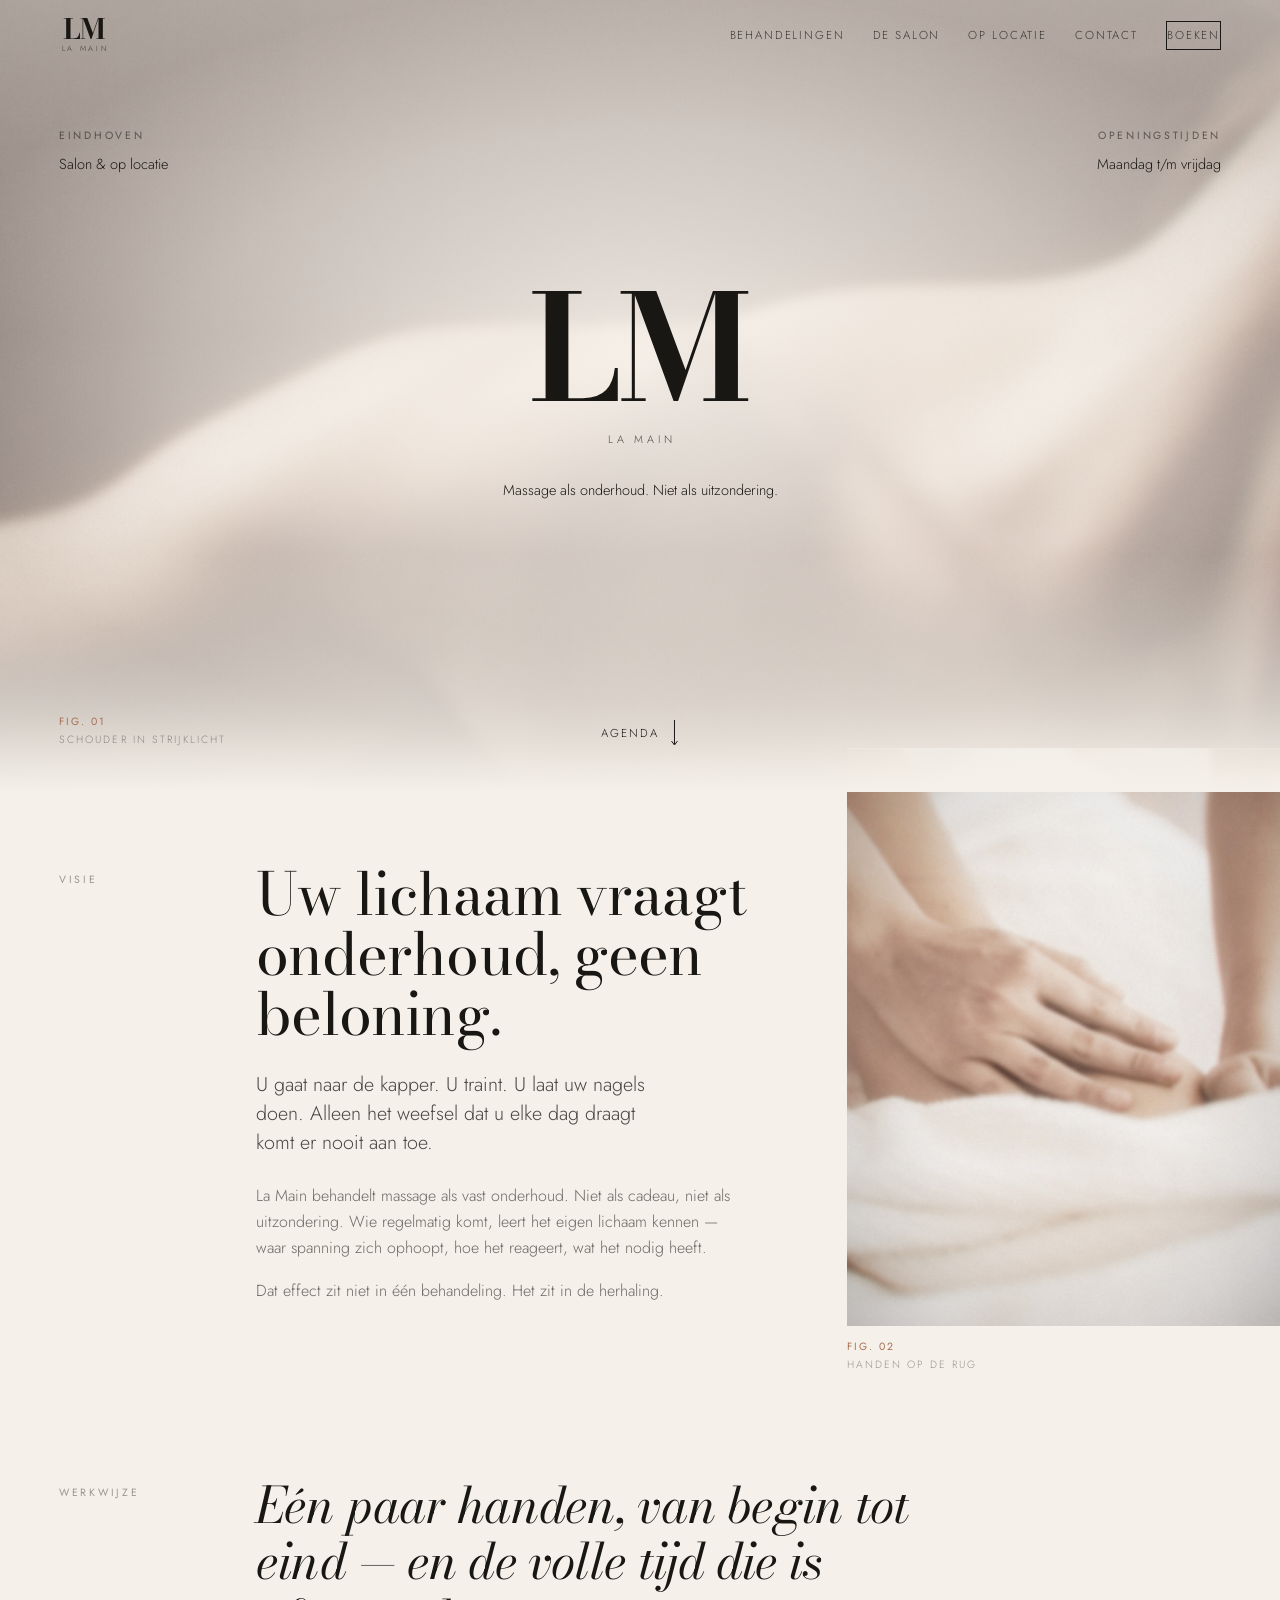
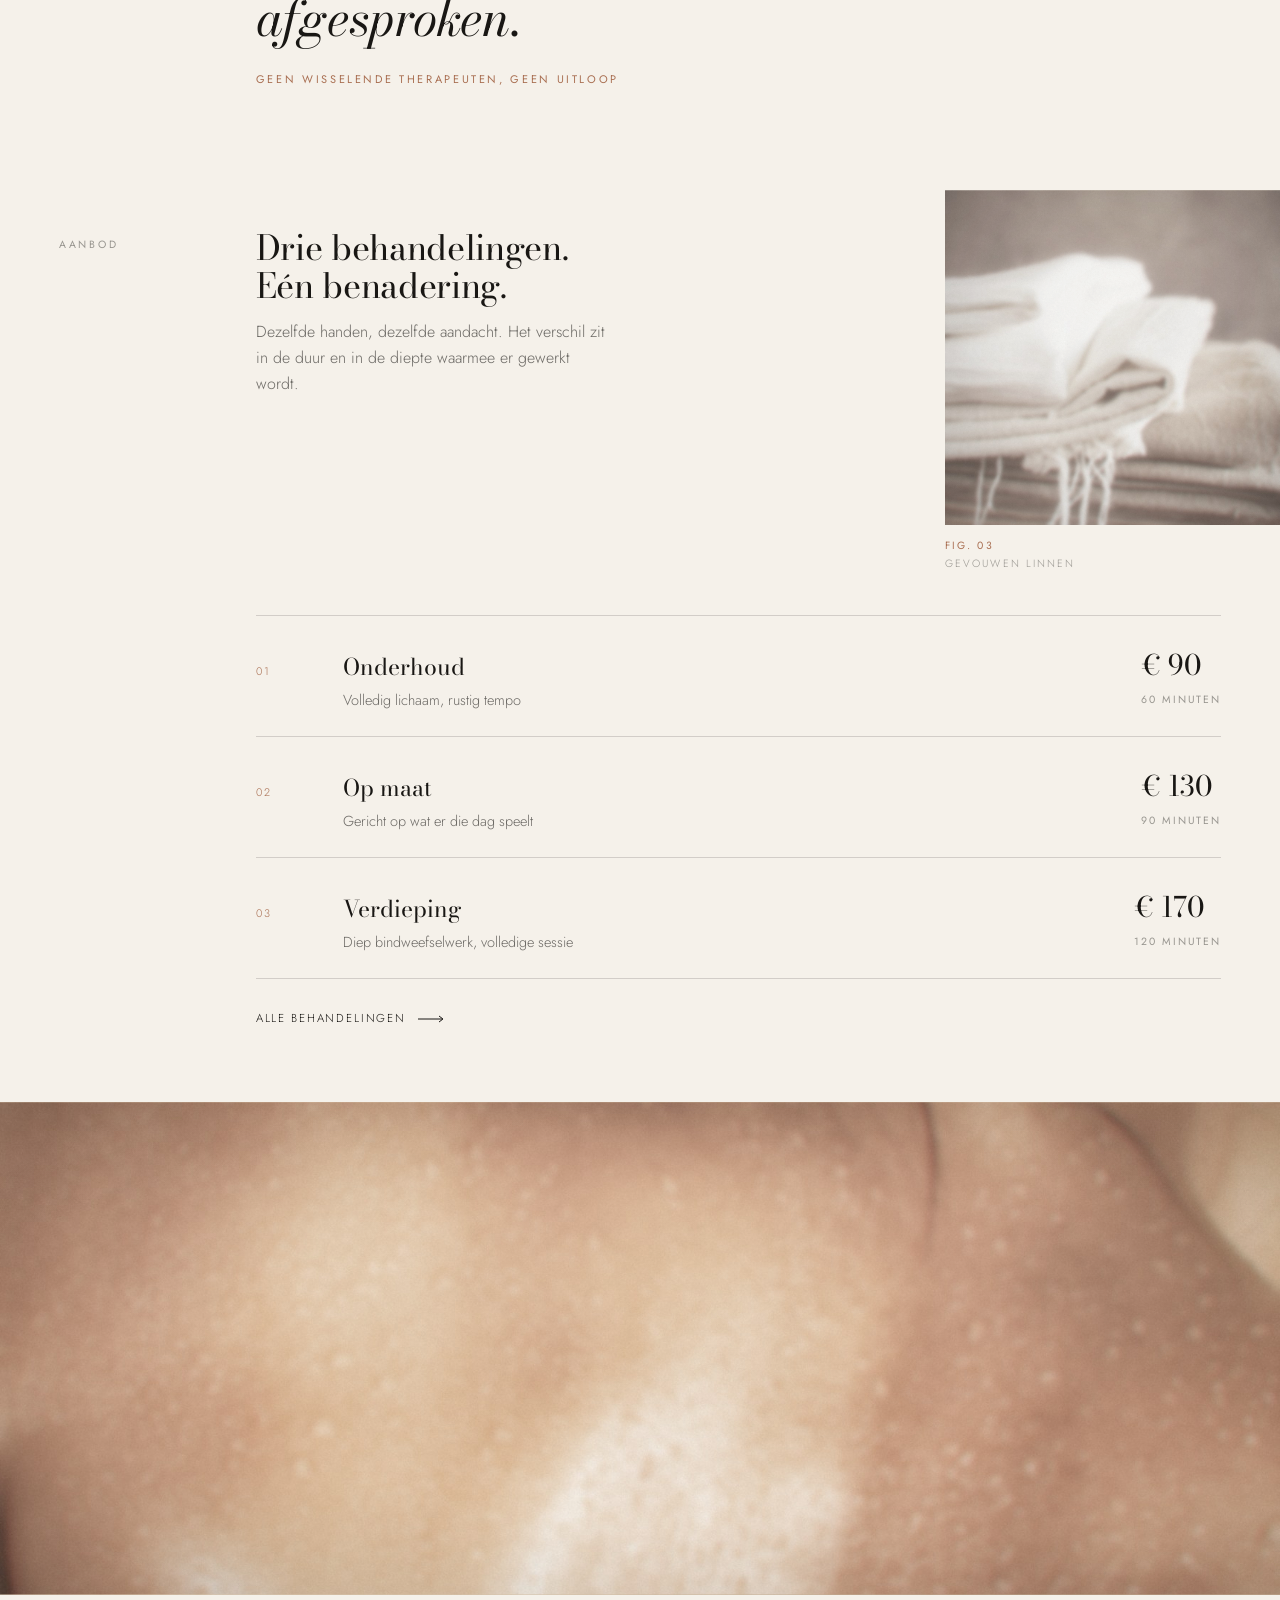
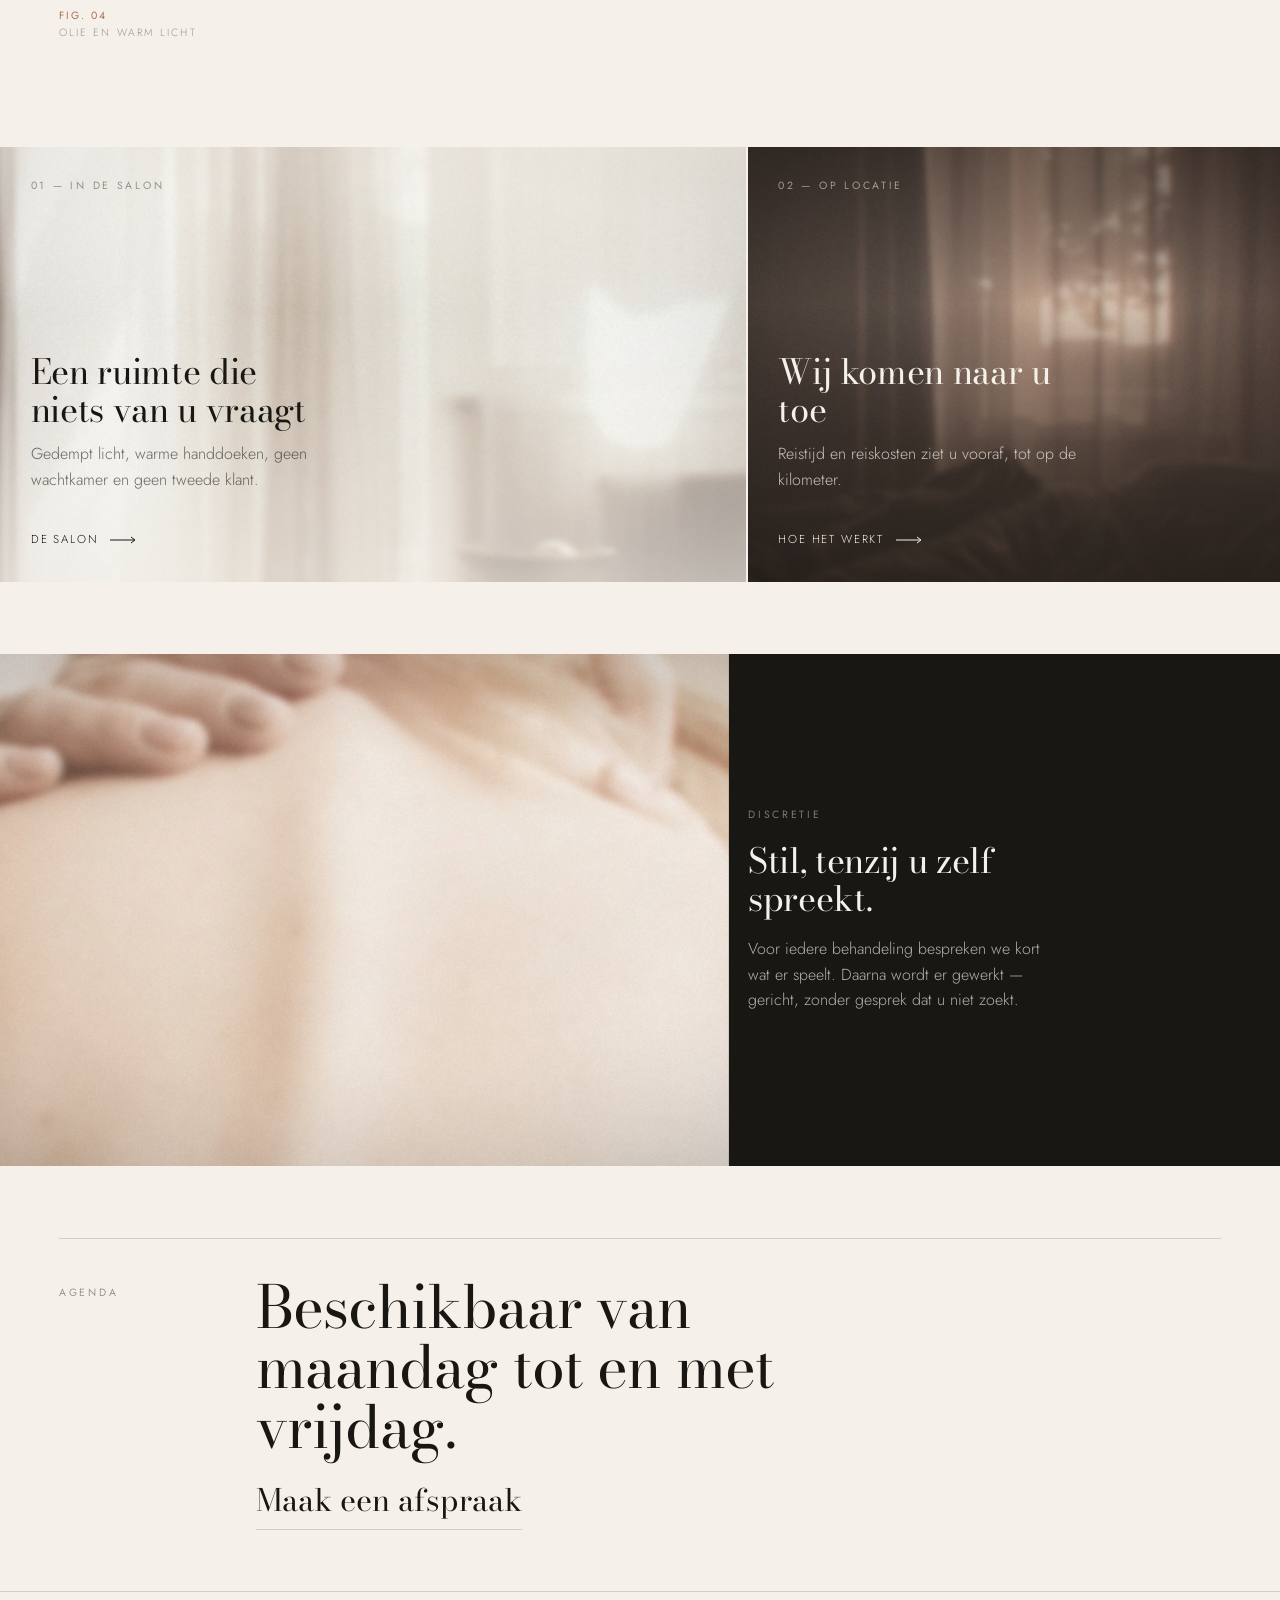
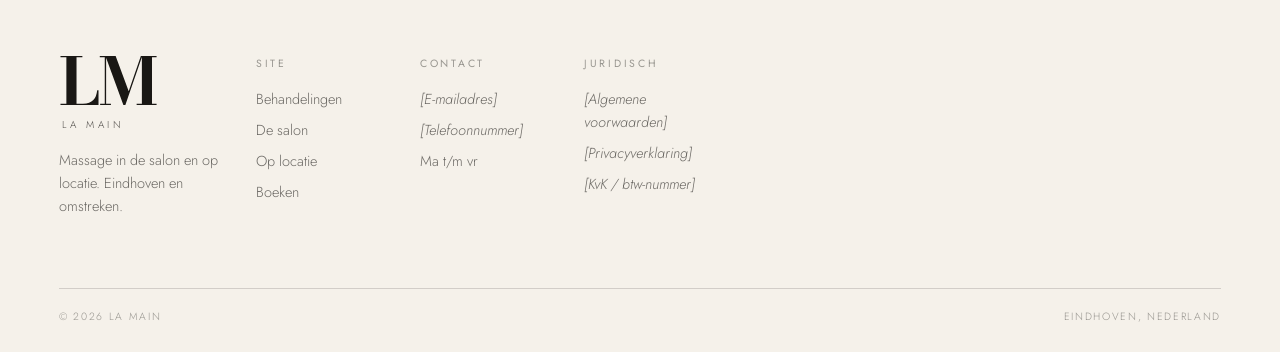
==== commit ee129e22: "Echte fotografie (Unsplash) in plaats van gegenereerde vlakken; alt-teksten en verantwoording bijgew" ====
--- a/index.html
+++ b/index.html
@@ -129,7 +129,7 @@
   <!-- volle breedte, bijschrift in de margekolom -->
   <section class="vlak" style="padding-top:0">
     <figure>
-      <div class="bd s-olie v-band onthul rv"><span class="veld"></span><img src="foto/olie-panorama.jpg" alt="Olie in warm licht" loading="lazy"><span class="sluier"></span></div>
+      <div class="bd s-olie v-band onthul rv"><span class="veld"></span><img src="foto/olie-panorama.jpg" alt="Glanzende huid in warm strijklicht" loading="lazy"><span class="sluier"></span></div>
       <div class="raster" style="padding:12px var(--marge) 0">
         <figcaption class="bijschrift k-marge"><b>Fig. 04</b>Olie en warm licht</figcaption>
       </div>
@@ -139,7 +139,7 @@
   <section class="vlak" style="padding-top:clamp(22px,2.6vw,40px)">
     <div class="diptiek">
       <div class="dip rv">
-        <div class="bd s-linnen"><span class="veld"></span><img src="foto/salon-cel.jpg" alt="De behandelruimte" loading="lazy"><span class="sluier"></span></div>
+        <div class="bd s-linnen"><span class="veld"></span><img src="foto/salon-cel.jpg" alt="Een stille ruimte met daglicht door een dun gordijn" loading="lazy"><span class="sluier"></span></div>
         <span class="label">01 — In de salon</span>
         <div>
           <h3 class="d3" style="margin:0 0 12px;max-width:14ch">Een ruimte die niets van u vraagt</h3>
@@ -149,7 +149,7 @@
         </div>
       </div>
       <div class="dip donker rv v1">
-        <div class="bd s-schemer"><span class="veld"></span><img src="foto/locatie-cel.jpg" alt="Opgebouwde tafel bij avondlicht" loading="lazy"><span class="sluier"></span></div>
+        <div class="bd s-schemer"><span class="veld"></span><img src="foto/locatie-cel.jpg" alt="Een kamer bij avondlicht" loading="lazy"><span class="sluier"></span></div>
         <span class="label">02 — Op locatie</span>
         <div>
           <h3 class="d3" style="margin:0 0 12px;max-width:14ch">Wij komen naar u toe</h3>
@@ -165,7 +165,7 @@
   <section class="blad">
     <div class="raster" style="align-items:stretch">
       <figure class="k-1-7 uit-l blad-beeld">
-        <div class="bd s-schemer onthul rv"><span class="veld"></span><img src="foto/nek-panorama.jpg" alt="Nek en schouder in gedempt licht" loading="lazy"><span class="sluier"></span></div>
+        <div class="bd s-schemer onthul rv"><span class="veld"></span><img src="foto/nek-panorama.jpg" alt="Handen op nek en bovenrug" loading="lazy"><span class="sluier"></span></div>
       </figure>
       <div class="k-8-13 blad-tekst">
         <span class="label rv" style="display:block;margin-bottom:18px">Discretie</span>
@@ -212,7 +212,7 @@
         <figcaption class="bijschrift onder"><b>Fig. 05</b>Olie op de huid</figcaption>
       </figure>
       <figure class="k-8-13 uit-r op-onder">
-        <div class="bd s-steen v-hoog onthul rv v1"><span class="veld"></span><img src="foto/onderarm.jpg" alt="Onderarm in beweging" loading="lazy"><span class="sluier"></span></div>
+        <div class="bd s-steen v-hoog onthul rv v1"><span class="veld"></span><img src="foto/onderarm.jpg" alt="Handen die een onderarm masseren" loading="lazy"><span class="sluier"></span></div>
         <figcaption class="bijschrift onder"><b>Fig. 06</b>Onderarm in beweging</figcaption>
       </figure>
     </div>
@@ -255,7 +255,7 @@
 
   <section class="vlak" style="padding-top:0">
     <figure>
-      <div class="bd s-linnen v-band onthul rv"><span class="veld"></span><img src="foto/ruimte-panorama.jpg" alt="De behandelruimte" loading="lazy"><span class="sluier"></span></div>
+      <div class="bd s-linnen v-band onthul rv"><span class="veld"></span><img src="foto/ruimte-panorama.jpg" alt="Strijklicht op een pleisterwand in een stille ruimte" loading="lazy"><span class="sluier"></span></div>
       <div class="raster" style="padding:12px var(--marge) 0">
         <figcaption class="bijschrift k-marge"><b>Fig. 07</b>De behandelruimte</figcaption>
       </div>
@@ -289,7 +289,7 @@
         <a href="#/boeken" class="knop rv v1" style="margin-top:30px">Afspraak in de salon</a>
       </div>
       <figure class="k-9-13 uit-r">
-        <div class="bd s-schemer v-45 onthul rv v2"><span class="veld"></span><img src="foto/hoek-schemer.jpg" alt="Gedempt licht in de behandelruimte" loading="lazy"><span class="sluier"></span></div>
+        <div class="bd s-schemer v-45 onthul rv v2"><span class="veld"></span><img src="foto/hoek-schemer.jpg" alt="Een lamp in een hoek, gedempt licht" loading="lazy"><span class="sluier"></span></div>
         <figcaption class="bijschrift onder"><b>Fig. 08</b>Gedempt licht</figcaption>
       </figure>
     </div>
@@ -316,7 +316,7 @@
 
   <section class="vlak" style="padding-top:clamp(30px,3.6vw,54px)">
     <figure>
-      <div class="bd s-schemer v-band onthul rv"><span class="veld"></span><img src="foto/tafel-panorama.jpg" alt="Opgebouwde tafel op locatie" loading="lazy"><span class="sluier"></span></div>
+      <div class="bd s-schemer v-band onthul rv"><span class="veld"></span><img src="foto/tafel-panorama.jpg" alt="Een kamer bij avondlicht, licht achter het gordijn" loading="lazy"><span class="sluier"></span></div>
       <div class="raster" style="padding:12px var(--marge) 0">
         <figcaption class="bijschrift k-marge"><b>Fig. 09</b>Opgebouwd op locatie</figcaption>
       </div>
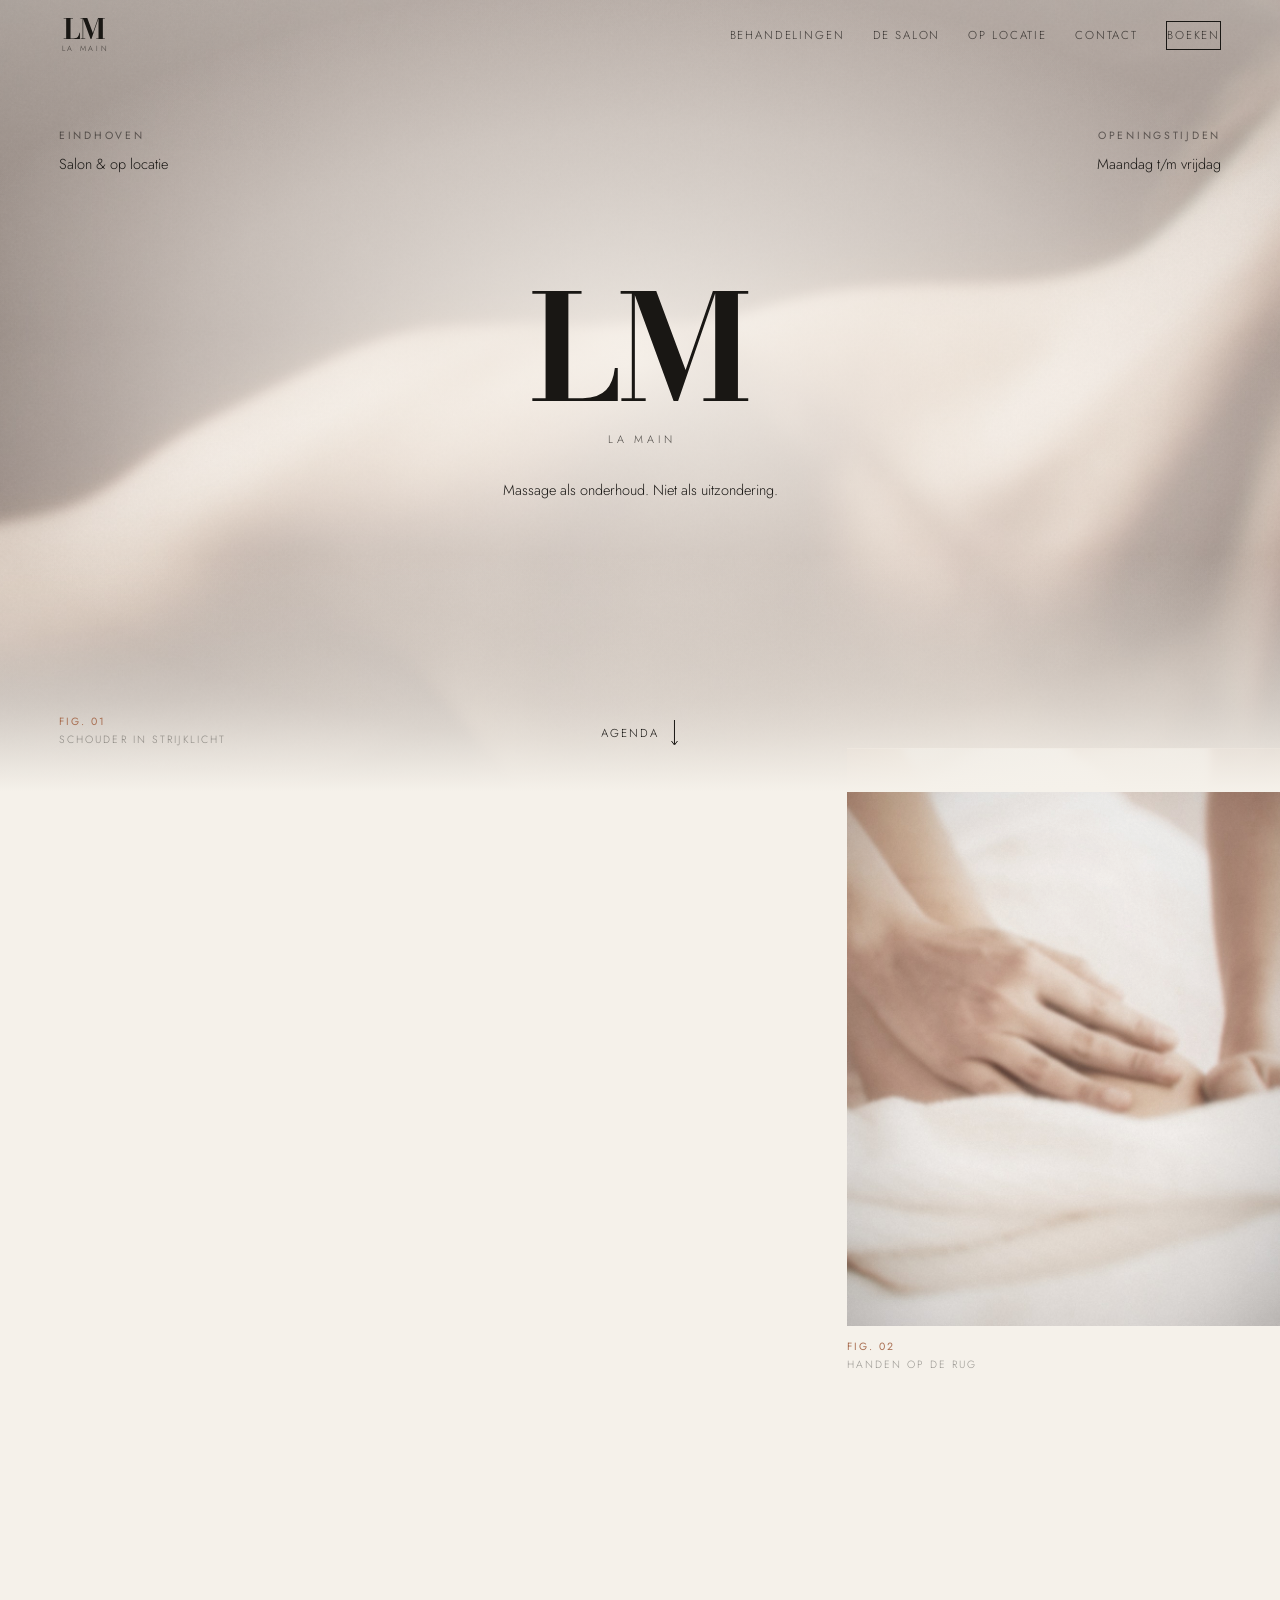
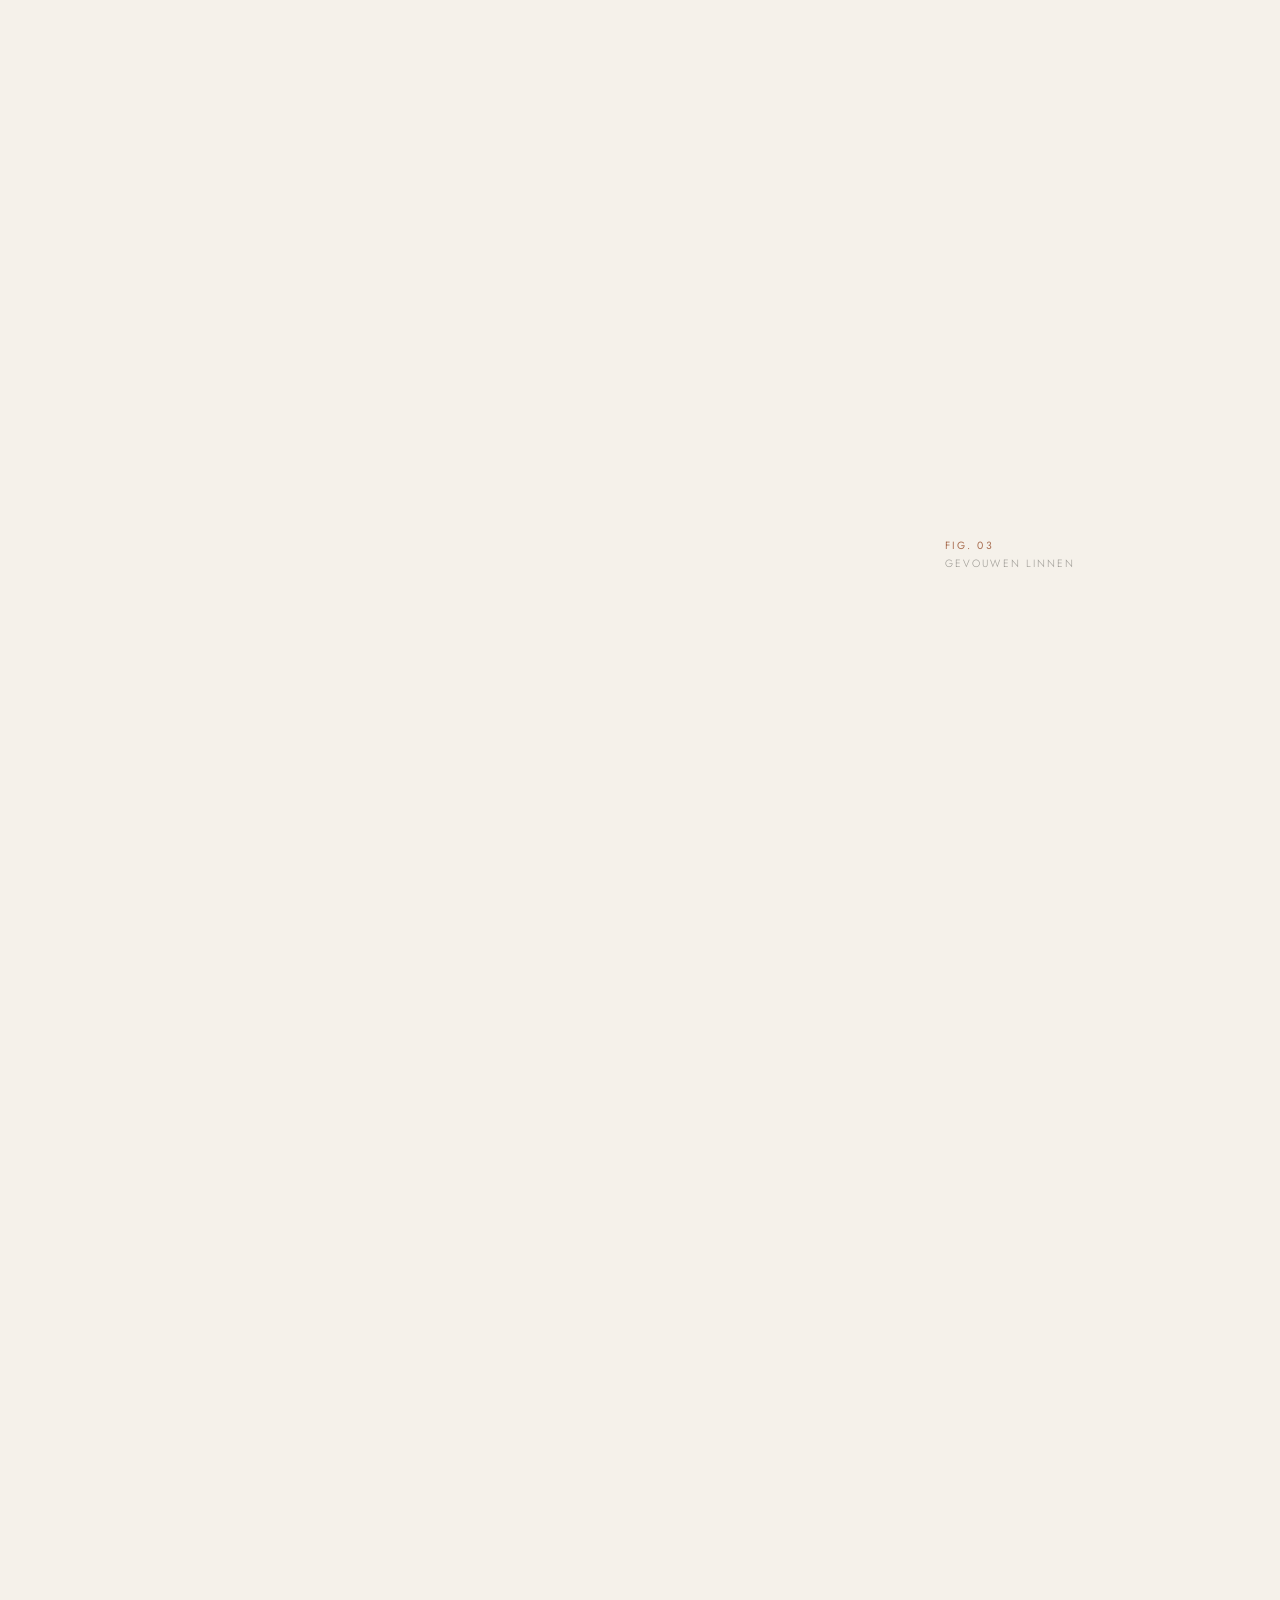
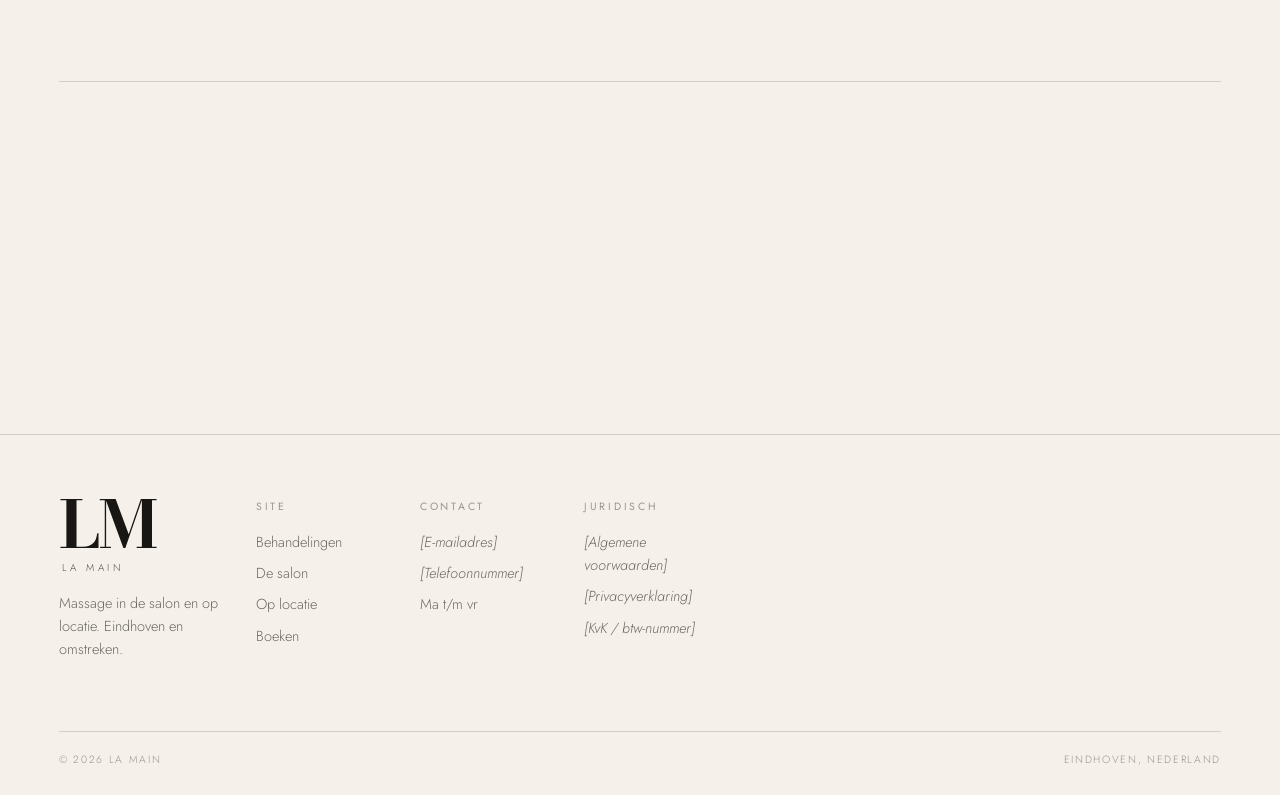
==== commit 32365da5: "Fig. 04-balk en het blok Discretie van de homepagina gehaald, inclusief beeld" ====
--- a/index.html
+++ b/index.html
@@ -126,17 +126,7 @@
     </div>
   </section>
 
-  <!-- volle breedte, bijschrift in de margekolom -->
   <section class="vlak" style="padding-top:0">
-    <figure>
-      <div class="bd s-olie v-band onthul rv"><span class="veld"></span><img src="foto/olie-panorama.jpg" alt="Glanzende huid in warm strijklicht" loading="lazy"><span class="sluier"></span></div>
-      <div class="raster" style="padding:12px var(--marge) 0">
-        <figcaption class="bijschrift k-marge"><b>Fig. 04</b>Olie en warm licht</figcaption>
-      </div>
-    </figure>
-  </section>
-
-  <section class="vlak" style="padding-top:clamp(22px,2.6vw,40px)">
     <div class="diptiek">
       <div class="dip rv">
         <div class="bd s-linnen"><span class="veld"></span><img src="foto/salon-cel.jpg" alt="Een stille ruimte met daglicht door een dun gordijn" loading="lazy"><span class="sluier"></span></div>
@@ -161,20 +151,6 @@
     </div>
   </section>
 
-  <!-- donker blad: beeld loopt links het scherm uit -->
-  <section class="blad">
-    <div class="raster" style="align-items:stretch">
-      <figure class="k-1-7 uit-l blad-beeld">
-        <div class="bd s-schemer onthul rv"><span class="veld"></span><img src="foto/nek-panorama.jpg" alt="Handen op nek en bovenrug" loading="lazy"><span class="sluier"></span></div>
-      </figure>
-      <div class="k-8-13 blad-tekst">
-        <span class="label rv" style="display:block;margin-bottom:18px">Discretie</span>
-        <p class="d3 rv v1" style="margin:0 0 18px;max-width:16ch">Stil, tenzij u zelf spreekt.</p>
-        <p class="lead rv v2" style="max-width:34ch">Voor iedere behandeling bespreken we kort wat er speelt. Daarna wordt er gewerkt — gericht, zonder gesprek dat u niet zoekt.</p>
-      </div>
-    </div>
-  </section>
-
   <!-- slot: geen balk, een regel op formaat -->
   <section>
     <div class="raster slot">
@@ -209,11 +185,11 @@
     <div class="raster" style="align-items:end">
       <figure class="k-1-7">
         <div class="bd s-olie v-45 onthul rv"><span class="veld"></span><img src="foto/olie-huid.jpg" alt="Olie op de huid" loading="lazy"><span class="sluier"></span></div>
-        <figcaption class="bijschrift onder"><b>Fig. 05</b>Olie op de huid</figcaption>
+        <figcaption class="bijschrift onder"><b>Fig. 04</b>Olie op de huid</figcaption>
       </figure>
       <figure class="k-8-13 uit-r op-onder">
         <div class="bd s-steen v-hoog onthul rv v1"><span class="veld"></span><img src="foto/onderarm.jpg" alt="Handen die een onderarm masseren" loading="lazy"><span class="sluier"></span></div>
-        <figcaption class="bijschrift onder"><b>Fig. 06</b>Onderarm in beweging</figcaption>
+        <figcaption class="bijschrift onder"><b>Fig. 05</b>Onderarm in beweging</figcaption>
       </figure>
     </div>
   </section>
@@ -257,7 +233,7 @@
     <figure>
       <div class="bd s-linnen v-band onthul rv"><span class="veld"></span><img src="foto/ruimte-panorama.jpg" alt="Strijklicht op een pleisterwand in een stille ruimte" loading="lazy"><span class="sluier"></span></div>
       <div class="raster" style="padding:12px var(--marge) 0">
-        <figcaption class="bijschrift k-marge"><b>Fig. 07</b>De behandelruimte</figcaption>
+        <figcaption class="bijschrift k-marge"><b>Fig. 06</b>De behandelruimte</figcaption>
       </div>
     </figure>
   </section>
@@ -290,7 +266,7 @@
       </div>
       <figure class="k-9-13 uit-r">
         <div class="bd s-schemer v-45 onthul rv v2"><span class="veld"></span><img src="foto/hoek-schemer.jpg" alt="Een lamp in een hoek, gedempt licht" loading="lazy"><span class="sluier"></span></div>
-        <figcaption class="bijschrift onder"><b>Fig. 08</b>Gedempt licht</figcaption>
+        <figcaption class="bijschrift onder"><b>Fig. 07</b>Gedempt licht</figcaption>
       </figure>
     </div>
   </section>
@@ -318,7 +294,7 @@
     <figure>
       <div class="bd s-schemer v-band onthul rv"><span class="veld"></span><img src="foto/tafel-panorama.jpg" alt="Een kamer bij avondlicht, licht achter het gordijn" loading="lazy"><span class="sluier"></span></div>
       <div class="raster" style="padding:12px var(--marge) 0">
-        <figcaption class="bijschrift k-marge"><b>Fig. 09</b>Opgebouwd op locatie</figcaption>
+        <figcaption class="bijschrift k-marge"><b>Fig. 08</b>Opgebouwd op locatie</figcaption>
       </div>
     </figure>
   </section>
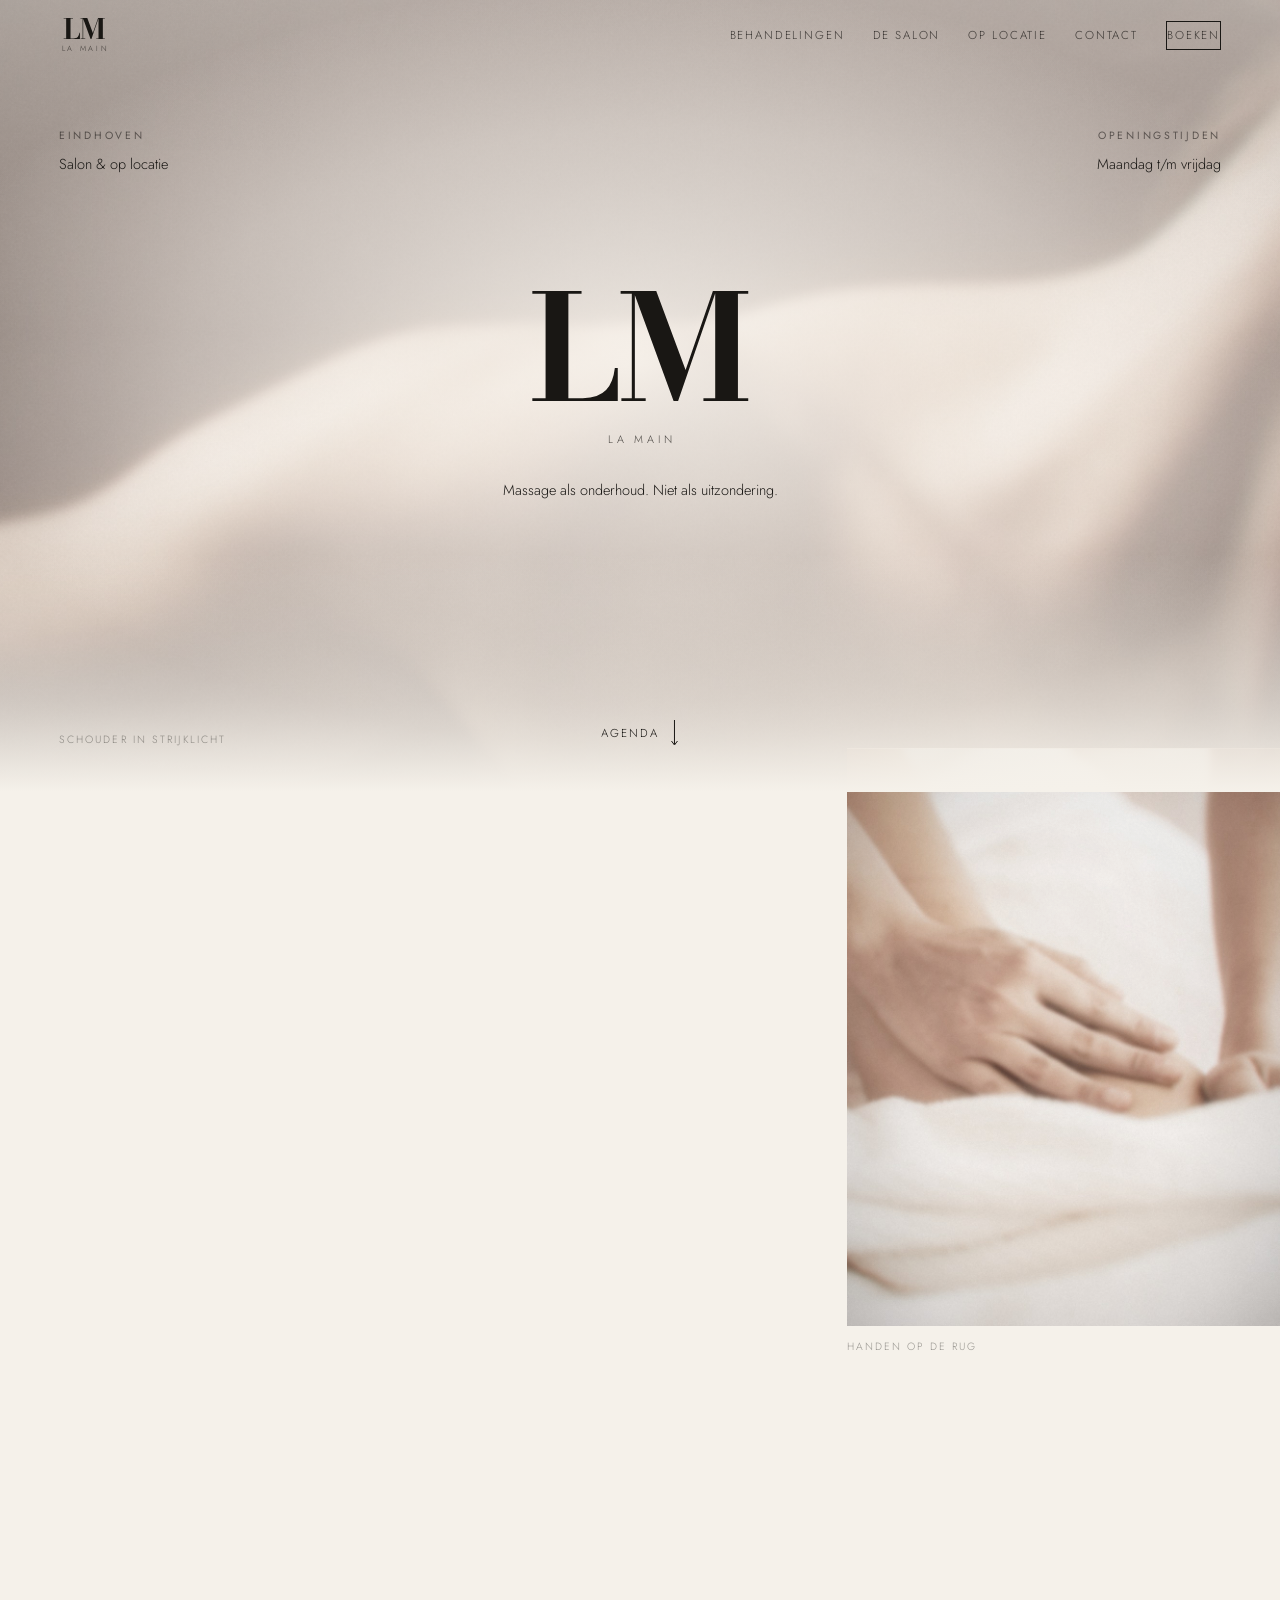
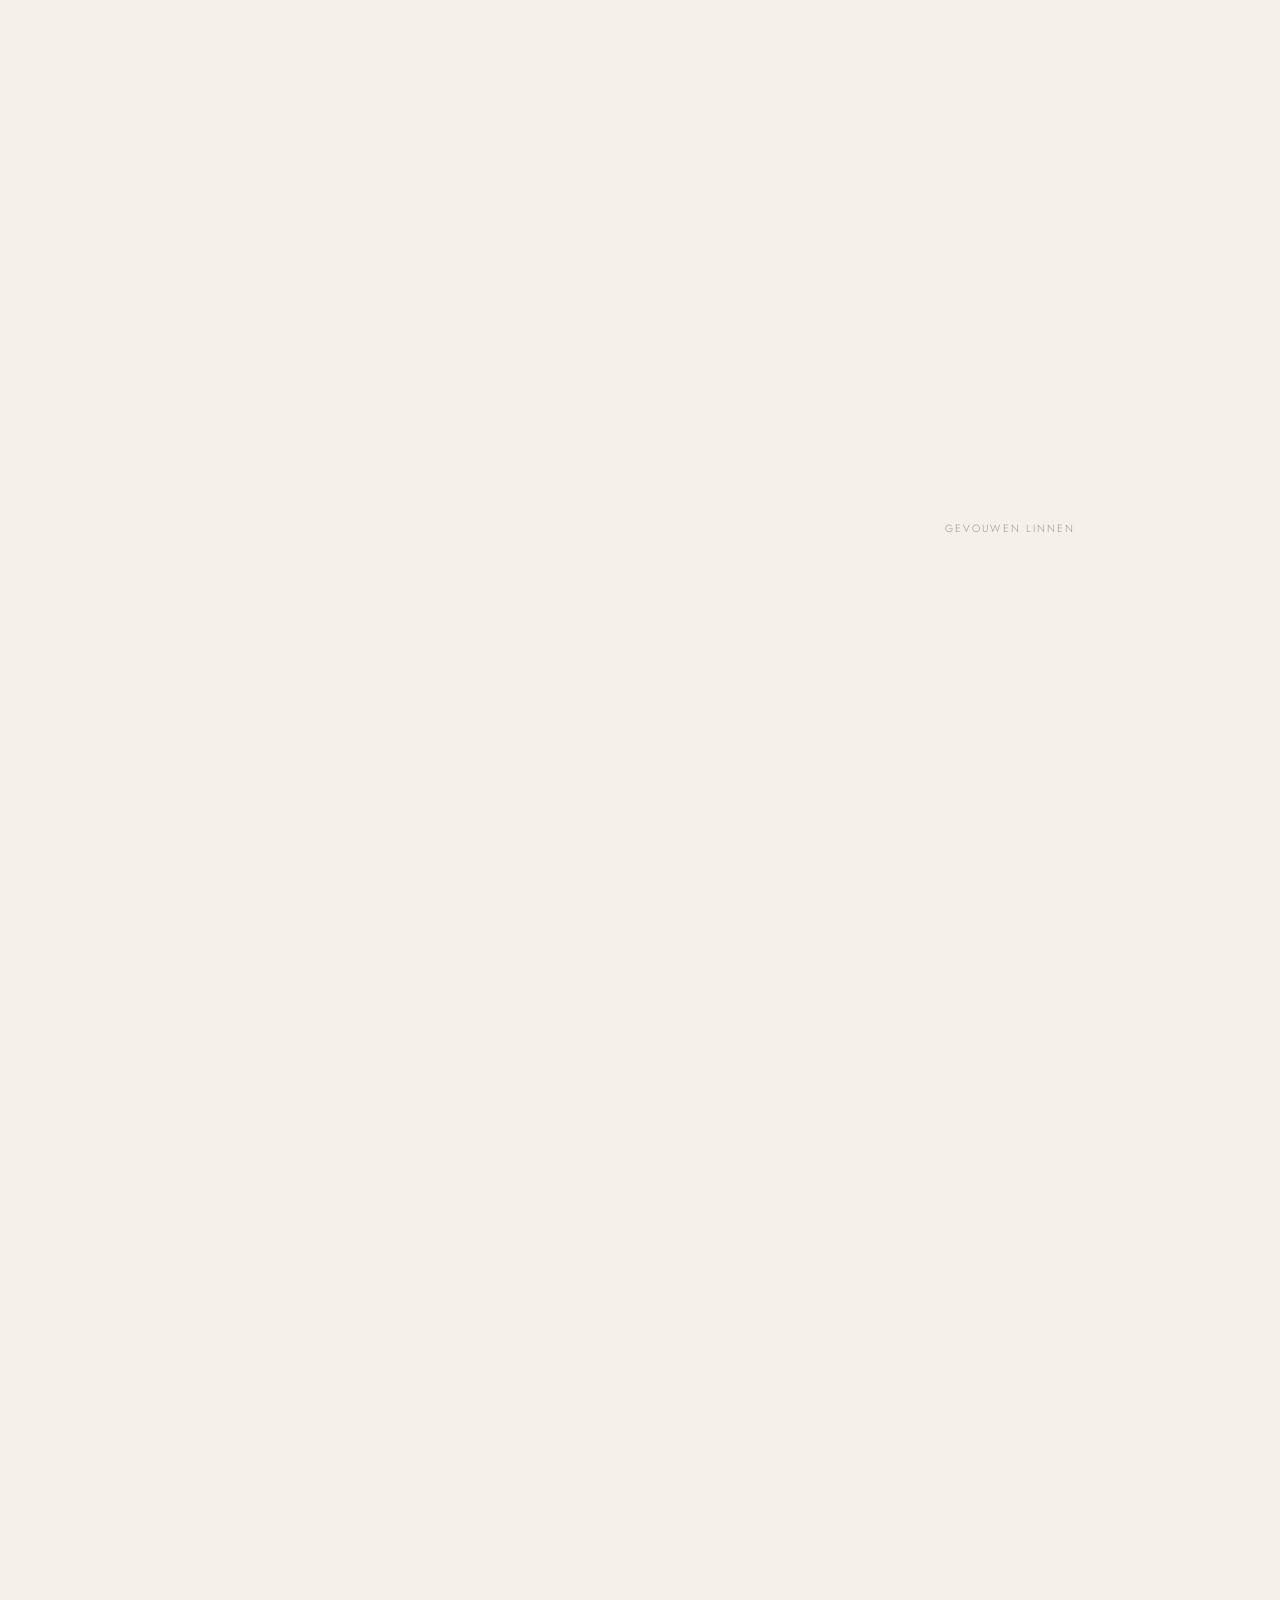
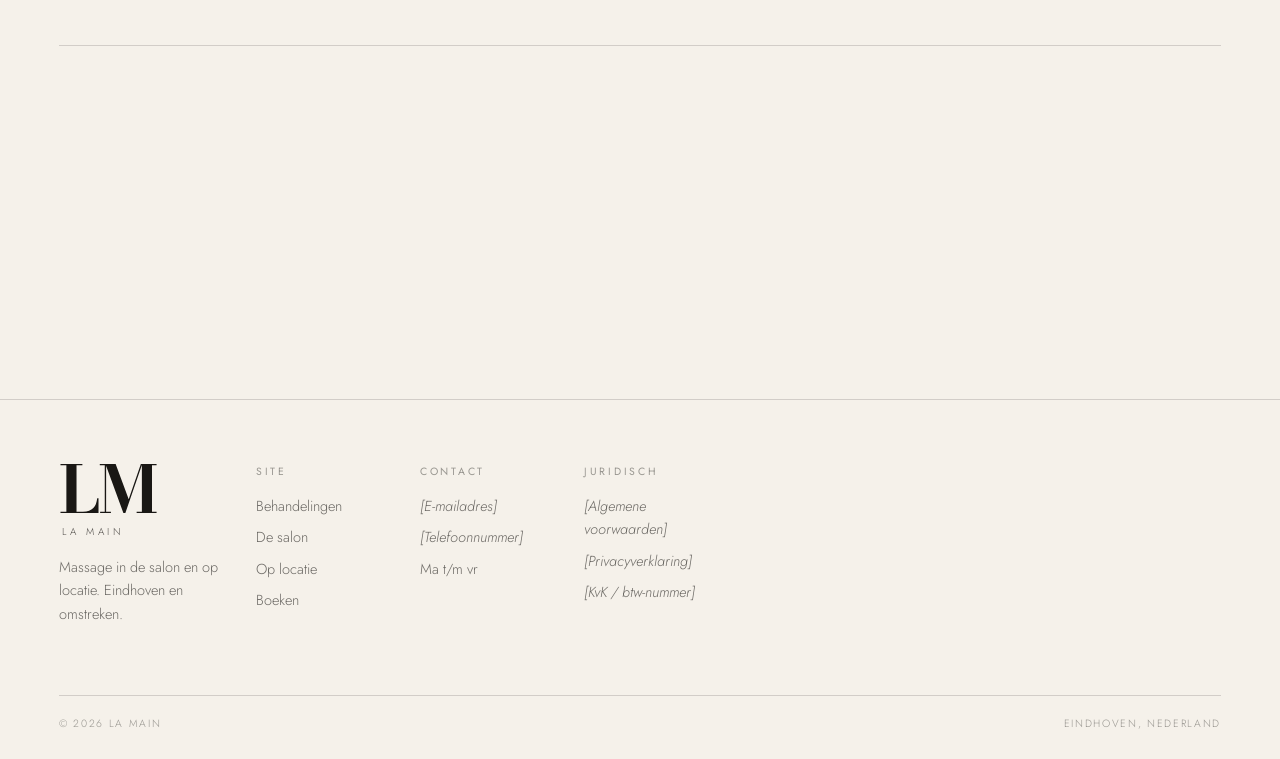
==== commit c632122d: "Figuurnummers uit de bijschriften gehaald" ====
--- a/index.html
+++ b/index.html
@@ -67,7 +67,7 @@
       </p>
     </div>
 
-    <div class="fig bijschrift"><b>Fig. 01</b>Schouder in strijklicht</div>
+    <div class="fig bijschrift">Schouder in strijklicht</div>
 
     <a href="#/boeken" class="onder pijl neer">Agenda
       <svg width="8" height="26" viewBox="0 0 8 26" fill="none" aria-hidden="true"><path d="M4 0v24M1 21l3 4 3-4" stroke="currentColor" stroke-width="1"/></svg>
@@ -88,7 +88,7 @@
       </div>
       <figure class="k-9-13 uit-r op-boven-veel">
         <div class="bd s-huid v-hoog onthul rv"><span class="veld"></span><img src="foto/rug.jpg" alt="Handen die op de bovenrug werken" loading="lazy"><span class="sluier"></span></div>
-        <figcaption class="bijschrift onder"><b>Fig. 02</b>Handen op de rug</figcaption>
+        <figcaption class="bijschrift onder">Handen op de rug</figcaption>
       </figure>
     </div>
   </section>
@@ -114,7 +114,7 @@
       </div>
       <figure class="k-10-13 uit-r" style="grid-row:1;margin-top:clamp(-56px,-3vw,-16px)">
         <div class="bd s-linnen v-11 onthul rv v2"><span class="veld"></span><img src="foto/linnen.jpg" alt="Gevouwen linnen" loading="lazy"><span class="sluier"></span></div>
-        <figcaption class="bijschrift onder"><b>Fig. 03</b>Gevouwen linnen</figcaption>
+        <figcaption class="bijschrift onder">Gevouwen linnen</figcaption>
       </figure>
       <div class="k-3-13" style="margin-top:clamp(14px,1.8vw,26px)">
         <div class="idx rv" id="home-idx"></div>
@@ -185,11 +185,11 @@
     <div class="raster" style="align-items:end">
       <figure class="k-1-7">
         <div class="bd s-olie v-45 onthul rv"><span class="veld"></span><img src="foto/olie-huid.jpg" alt="Olie op de huid" loading="lazy"><span class="sluier"></span></div>
-        <figcaption class="bijschrift onder"><b>Fig. 04</b>Olie op de huid</figcaption>
+        <figcaption class="bijschrift onder">Olie op de huid</figcaption>
       </figure>
       <figure class="k-8-13 uit-r op-onder">
         <div class="bd s-steen v-hoog onthul rv v1"><span class="veld"></span><img src="foto/onderarm.jpg" alt="Handen die een onderarm masseren" loading="lazy"><span class="sluier"></span></div>
-        <figcaption class="bijschrift onder"><b>Fig. 05</b>Onderarm in beweging</figcaption>
+        <figcaption class="bijschrift onder">Onderarm in beweging</figcaption>
       </figure>
     </div>
   </section>
@@ -233,7 +233,7 @@
     <figure>
       <div class="bd s-linnen v-band onthul rv"><span class="veld"></span><img src="foto/ruimte-panorama.jpg" alt="Strijklicht op een pleisterwand in een stille ruimte" loading="lazy"><span class="sluier"></span></div>
       <div class="raster" style="padding:12px var(--marge) 0">
-        <figcaption class="bijschrift k-marge"><b>Fig. 06</b>De behandelruimte</figcaption>
+        <figcaption class="bijschrift k-marge">De behandelruimte</figcaption>
       </div>
     </figure>
   </section>
@@ -266,7 +266,7 @@
       </div>
       <figure class="k-9-13 uit-r">
         <div class="bd s-schemer v-45 onthul rv v2"><span class="veld"></span><img src="foto/hoek-schemer.jpg" alt="Een lamp in een hoek, gedempt licht" loading="lazy"><span class="sluier"></span></div>
-        <figcaption class="bijschrift onder"><b>Fig. 07</b>Gedempt licht</figcaption>
+        <figcaption class="bijschrift onder">Gedempt licht</figcaption>
       </figure>
     </div>
   </section>
@@ -294,7 +294,7 @@
     <figure>
       <div class="bd s-schemer v-band onthul rv"><span class="veld"></span><img src="foto/tafel-panorama.jpg" alt="Een kamer bij avondlicht, licht achter het gordijn" loading="lazy"><span class="sluier"></span></div>
       <div class="raster" style="padding:12px var(--marge) 0">
-        <figcaption class="bijschrift k-marge"><b>Fig. 08</b>Opgebouwd op locatie</figcaption>
+        <figcaption class="bijschrift k-marge">Opgebouwd op locatie</figcaption>
       </div>
     </figure>
   </section>
@@ -317,7 +317,7 @@
       </div>
       <figure class="k-9-13 uit-r">
         <div class="bd s-steen v-45 onthul rv v2"><span class="veld"></span><img src="foto/linnen-detail.jpg" alt="Linnen en licht" loading="lazy"><span class="sluier"></span></div>
-        <figcaption class="bijschrift onder"><b>Fig. 10</b>Linnen en licht</figcaption>
+        <figcaption class="bijschrift onder">Linnen en licht</figcaption>
       </figure>
     </div>
   </section>
--- a/stijl.css
+++ b/stijl.css
@@ -157,7 +157,6 @@
 
 /* bijschrift: staat in de margekolom naast het beeld, niet eronder */
 .bijschrift{font-size:10.5px;letter-spacing:.2em;text-transform:uppercase;color:var(--inkt-42);line-height:1.7}
-.bijschrift b{font-weight:400;color:var(--klei);display:block}
 figcaption.onder{margin-top:12px}
 
 /* ---------- 5 · navigatie ---------------------------------- */
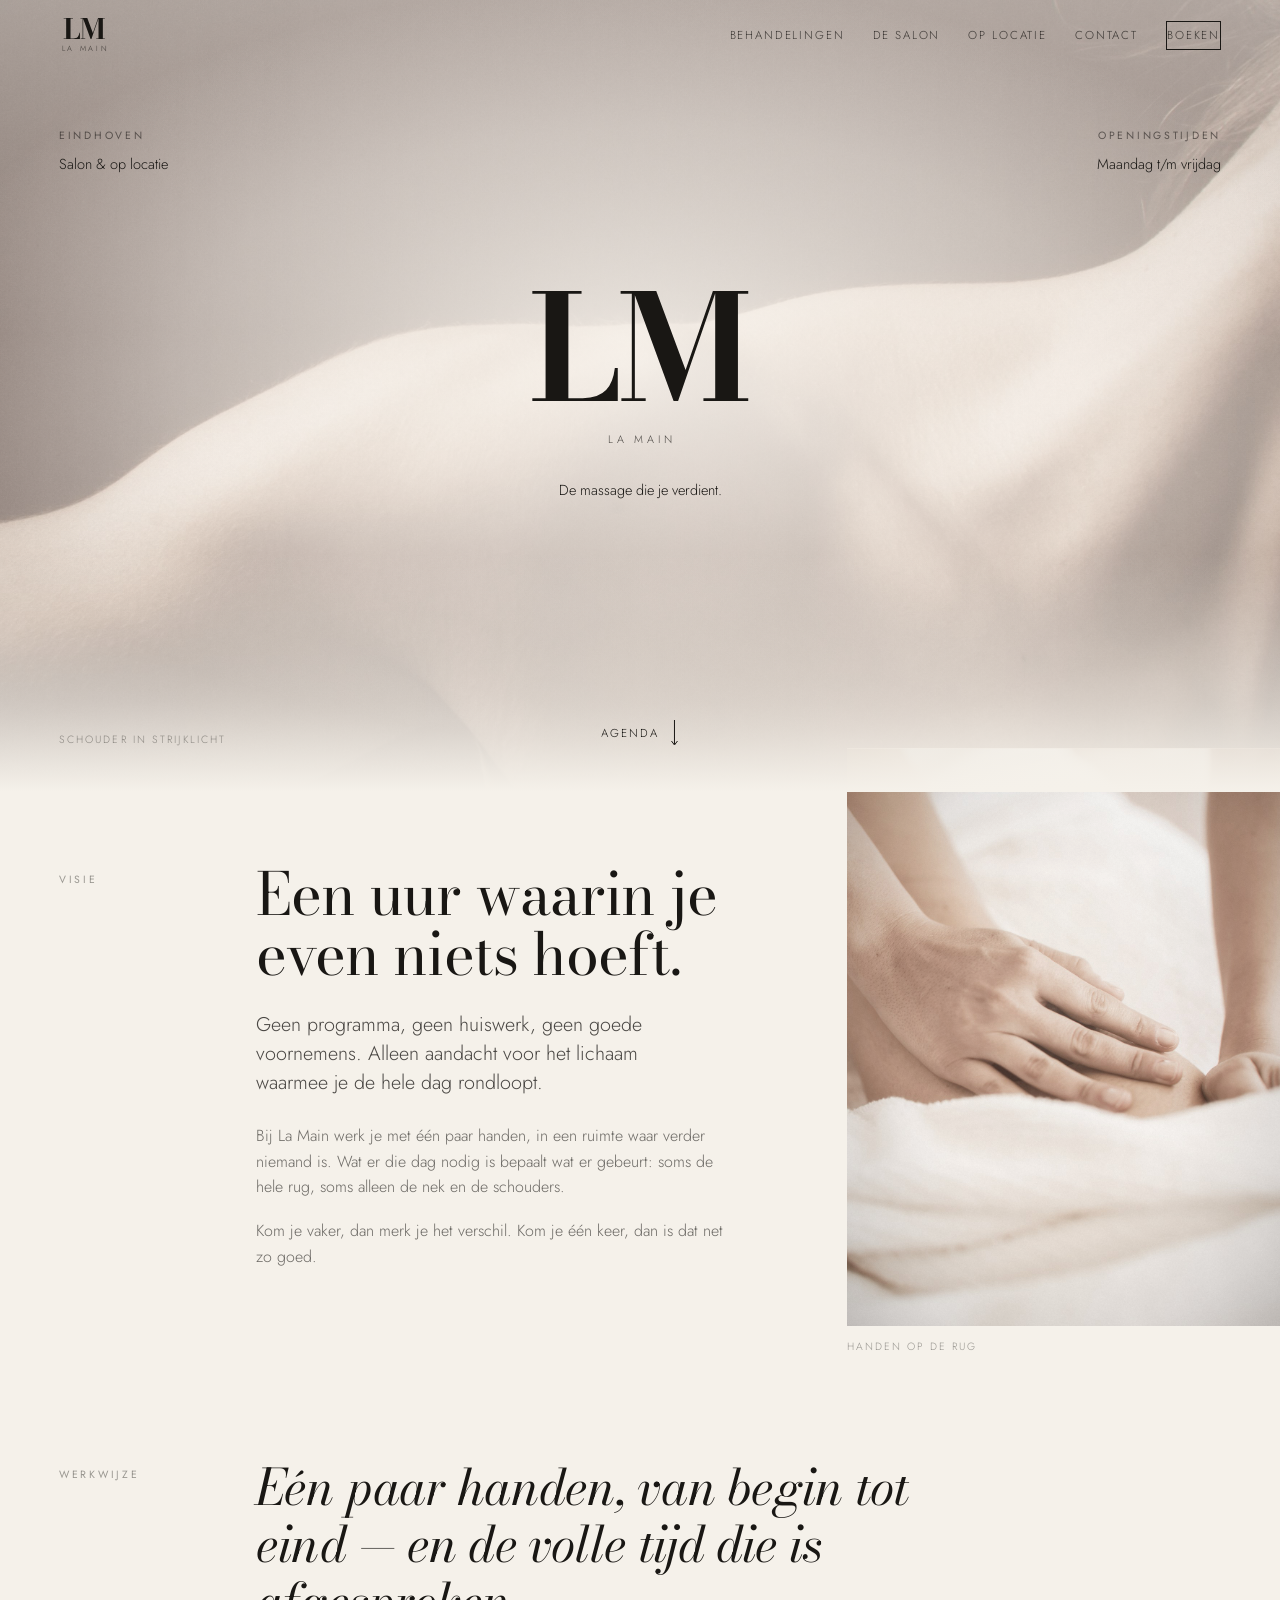
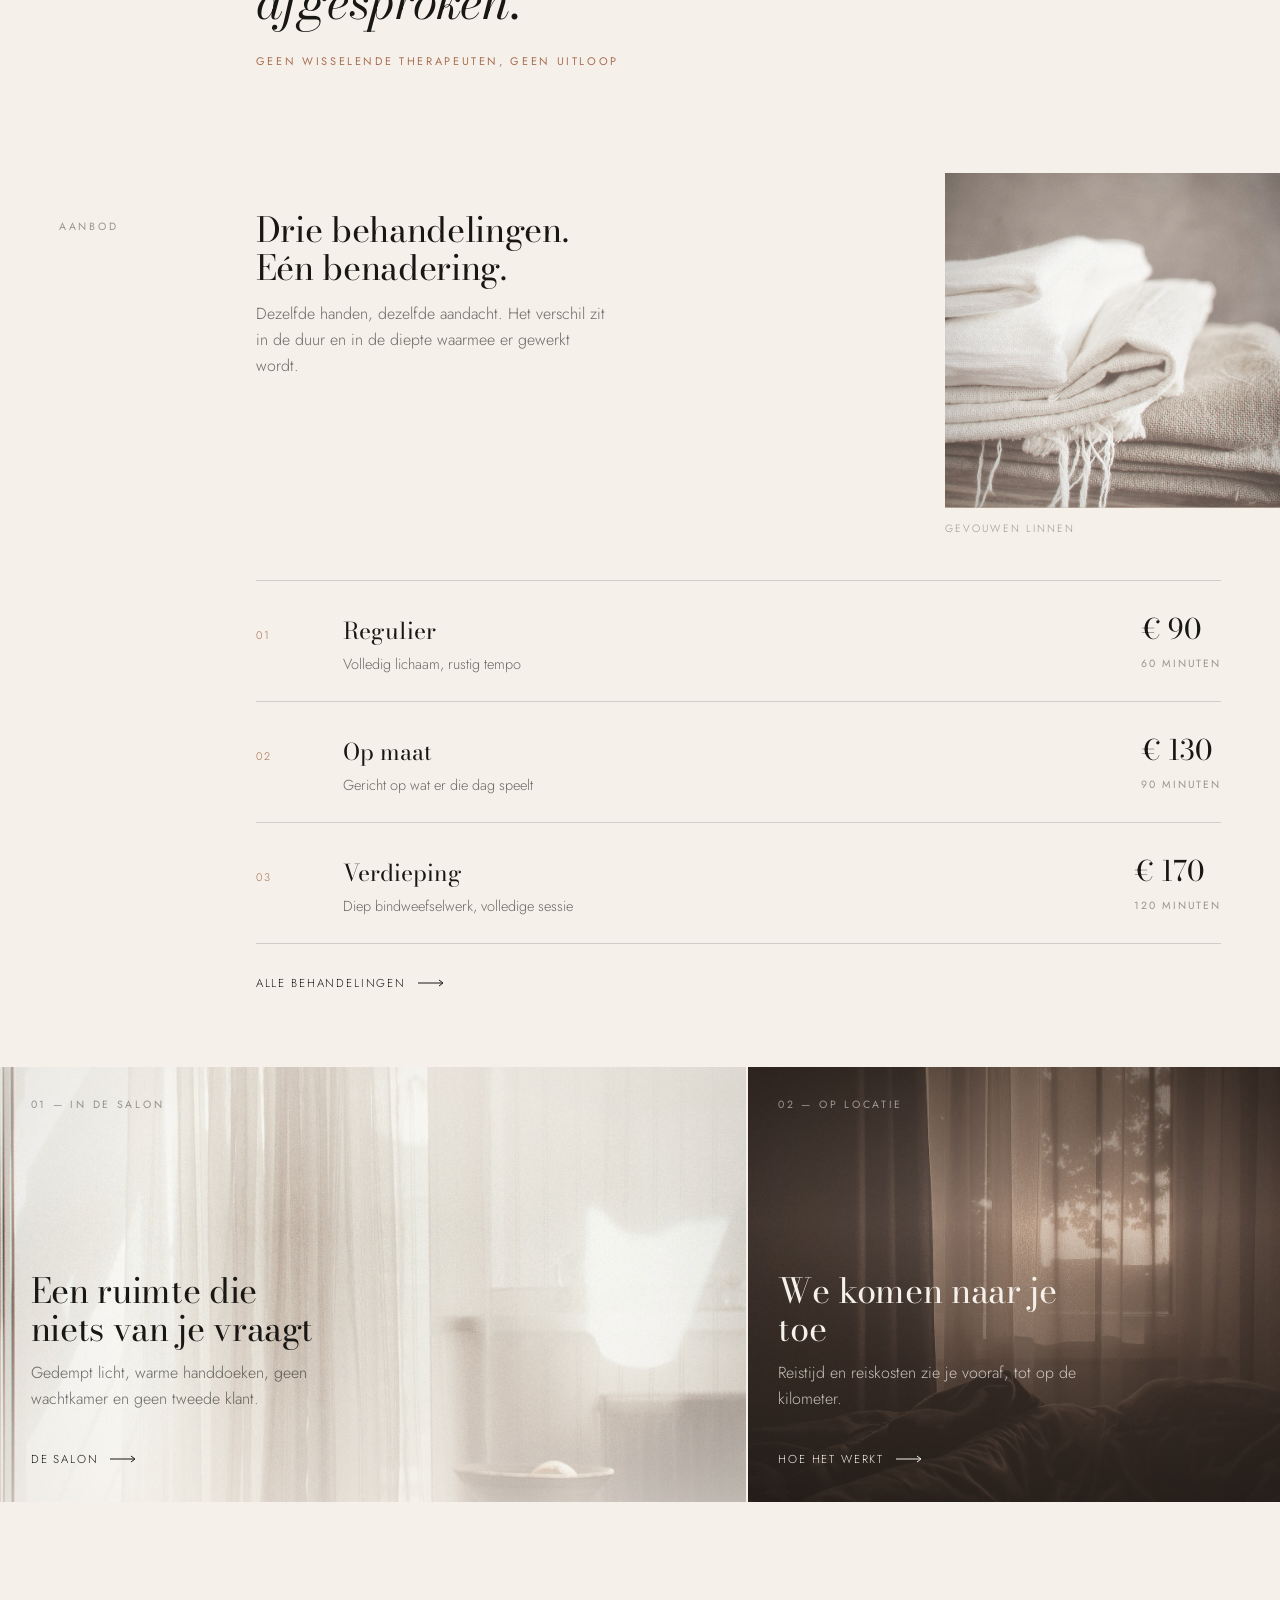
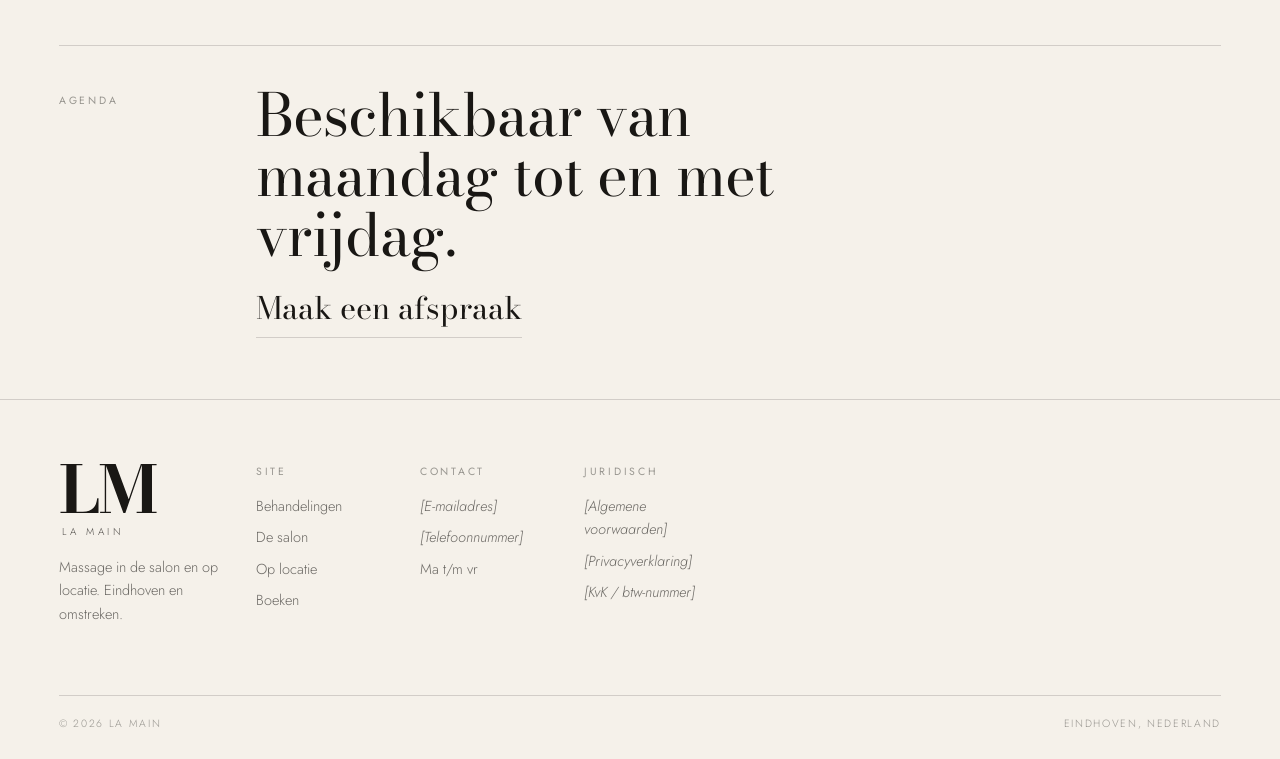
==== commit 941889dc: "Nieuwe pay-off, tutoyeren, minder druk op herhaling, Onderhoud wordt Regulier, foto's scherp" ====
--- a/index.html
+++ b/index.html
@@ -4,12 +4,12 @@
 <meta charset="utf-8" />
 <meta name="viewport" content="width=device-width, initial-scale=1" />
 <title>La Main — Massage, Eindhoven</title>
-<meta name="description" content="La Main. Massage in de salon in Eindhoven en op locatie bij u thuis of op kantoor. Onderhoud voor lichaam en geest, maandag tot en met vrijdag." />
+<meta name="description" content="La Main. Massage in de salon in Eindhoven en bij je thuis of op kantoor. Maandag tot en met vrijdag, één klant per keer." />
 <meta name="theme-color" content="#F5F1EA" />
 <link rel="icon" href="data:image/svg+xml,%3Csvg xmlns='http://www.w3.org/2000/svg' viewBox='0 0 64 64'%3E%3Crect width='64' height='64' fill='%23F5F1EA'/%3E%3Ctext x='32' y='45' font-family='Didot,Georgia,serif' font-size='36' font-weight='700' letter-spacing='-2' text-anchor='middle' fill='%23191714'%3ELM%3C/text%3E%3C/svg%3E" />
 <meta property="og:type" content="website" />
 <meta property="og:title" content="La Main — Massage, Eindhoven" />
-<meta property="og:description" content="Massage als onderhoud. Niet als uitzondering. In de salon in Eindhoven en op locatie." />
+<meta property="og:description" content="De massage die je verdient. In de salon in Eindhoven en op locatie." />
 <meta property="og:url" content="https://bthemoon2030.github.io/la-main/" />
 <meta property="og:image" content="https://bthemoon2030.github.io/la-main/foto/hero.jpg" />
 <meta name="twitter:card" content="summary_large_image" />
@@ -63,7 +63,7 @@
     <div class="inhoud">
       <div class="merk groot"><svg class="mono" aria-hidden="true"><use href="#lm"/></svg><span class="wm">La Main</span></div>
       <p class="klein" style="margin-top:clamp(20px,2.6vw,34px);color:var(--inkt)">
-        Massage als onderhoud. Niet als uitzondering.
+        De massage die je verdient.
       </p>
     </div>
 
@@ -79,11 +79,11 @@
     <div class="raster">
       <div class="k-marge rv"><span class="label">Visie</span></div>
       <div class="k-3-8">
-        <h2 class="d2 rv v1" style="margin:0 0 26px;max-width:14ch">Uw lichaam vraagt onderhoud, geen beloning.</h2>
-        <p class="inleiding rv v2" style="margin-bottom:26px">U gaat naar de kapper. U traint. U laat uw nagels doen. Alleen het weefsel dat u elke dag draagt komt er nooit aan toe.</p>
+        <h2 class="d2 rv v1" style="margin:0 0 26px;max-width:15ch">Een uur waarin je even niets hoeft.</h2>
+        <p class="inleiding rv v2" style="margin-bottom:26px">Geen programma, geen huiswerk, geen goede voornemens. Alleen aandacht voor het lichaam waarmee je de hele dag rondloopt.</p>
         <div class="rv v2" style="max-width:48ch">
-          <p class="lead">La Main behandelt massage als vast onderhoud. Niet als cadeau, niet als uitzondering. Wie regelmatig komt, leert het eigen lichaam kennen — waar spanning zich ophoopt, hoe het reageert, wat het nodig heeft.</p>
-          <p class="lead">Dat effect zit niet in één behandeling. Het zit in de herhaling.</p>
+          <p class="lead">Bij La Main werk je met één paar handen, in een ruimte waar verder niemand is. Wat er die dag nodig is bepaalt wat er gebeurt: soms de hele rug, soms alleen de nek en de schouders.</p>
+          <p class="lead">Kom je vaker, dan merk je het verschil. Kom je één keer, dan is dat net zo goed.</p>
         </div>
       </div>
       <figure class="k-9-13 uit-r op-boven-veel">
@@ -132,7 +132,7 @@
         <div class="bd s-linnen"><span class="veld"></span><img src="foto/salon-cel.jpg" alt="Een stille ruimte met daglicht door een dun gordijn" loading="lazy"><span class="sluier"></span></div>
         <span class="label">01 — In de salon</span>
         <div>
-          <h3 class="d3" style="margin:0 0 12px;max-width:14ch">Een ruimte die niets van u vraagt</h3>
+          <h3 class="d3" style="margin:0 0 12px;max-width:14ch">Een ruimte die niets van je vraagt</h3>
           <p class="lead" style="max-width:34ch">Gedempt licht, warme handdoeken, geen wachtkamer en geen tweede klant.</p>
           <a href="#/salon" class="pijl" style="margin-top:20px">De salon
             <svg width="26" height="8" viewBox="0 0 26 8" fill="none" aria-hidden="true"><path d="M0 4h24M21 1l4 3-4 3" stroke="currentColor" stroke-width="1"/></svg></a>
@@ -142,8 +142,8 @@
         <div class="bd s-schemer"><span class="veld"></span><img src="foto/locatie-cel.jpg" alt="Een kamer bij avondlicht" loading="lazy"><span class="sluier"></span></div>
         <span class="label">02 — Op locatie</span>
         <div>
-          <h3 class="d3" style="margin:0 0 12px;max-width:14ch">Wij komen naar u toe</h3>
-          <p class="lead" style="max-width:34ch">Reistijd en reiskosten ziet u vooraf, tot op de kilometer.</p>
+          <h3 class="d3" style="margin:0 0 12px;max-width:14ch">We komen naar je toe</h3>
+          <p class="lead" style="max-width:34ch">Reistijd en reiskosten zie je vooraf, tot op de kilometer.</p>
           <a href="#/op-locatie" class="pijl" style="margin-top:20px">Hoe het werkt
             <svg width="26" height="8" viewBox="0 0 26 8" fill="none" aria-hidden="true"><path d="M0 4h24M21 1l4 3-4 3" stroke="currentColor" stroke-width="1"/></svg></a>
         </div>
@@ -169,13 +169,13 @@
     <div class="raster">
       <div class="k-marge rv"><span class="label">Behandelingen</span></div>
       <div class="k-3-9">
-        <h1 class="d2 rv v1" style="margin:0 0 24px;max-width:15ch">Wat uw lichaam nodig heeft, in de tijd die het nodig heeft.</h1>
+        <h1 class="d2 rv v1" style="margin:0 0 24px;max-width:15ch">Wat je lichaam nodig heeft, in de tijd die het nodig heeft.</h1>
         <p class="inleiding rv v2">Alle behandelingen worden gegeven door dezelfde handen. Het verschil zit in de duur en in de diepte.</p>
       </div>
       <div class="k-3-13" style="margin-top:clamp(34px,4.5vw,72px)">
         <div class="idx rv" id="beh-idx"></div>
         <div class="melding rv" style="max-width:56ch">
-          Behandelingen op locatie zijn gelijk in duur en inhoud. Reiskosten en reistijdtoeslag worden apart berekend en zijn zichtbaar voordat u boekt.
+          Behandelingen op locatie zijn gelijk in duur en inhoud. Reiskosten en reistijdtoeslag worden apart berekend en zijn zichtbaar voordat je boekt.
         </div>
       </div>
     </div>
@@ -200,7 +200,7 @@
       <div class="k-3-9" style="display:grid;gap:clamp(20px,2.6vw,30px)">
         <div class="rv v1">
           <h3 class="d4" style="margin:0 0 8px">Voor de eerste keer</h3>
-          <p class="klein">De eerste afspraak begint met een kort gesprek over blessures, medicatie, zwangerschap en wat u verwacht. Reken op tien minuten extra; die gaan niet van uw behandeltijd af.</p>
+          <p class="klein">De eerste afspraak begint met een kort gesprek over blessures, medicatie, zwangerschap en wat je zoekt. Reken op tien minuten extra; die gaan niet van je behandeltijd af.</p>
         </div>
         <div class="lijn"></div>
         <div class="rv v1">
@@ -224,7 +224,7 @@
       <div class="k-marge rv"><span class="label">De salon</span></div>
       <div class="k-3-9">
         <h1 class="d2 rv v1" style="margin:0 0 24px;max-width:14ch">Eén behandelruimte. Eén klant per keer.</h1>
-        <p class="inleiding rv v2">Geen balie, geen wachtruimte, geen muziek die u niet gekozen heeft.</p>
+        <p class="inleiding rv v2">Geen balie, geen wachtruimte, geen muziek die je niet zelf gekozen hebt.</p>
       </div>
     </div>
   </section>
@@ -242,10 +242,10 @@
     <div class="raster">
       <div class="k-marge rv"><span class="label">Van aankomst tot vertrek</span></div>
       <div class="k-3-13 stappen rv v1">
-        <div class="stap"><span class="no">01</span><h3 class="d4" style="margin:0 0 7px">Aankomst</h3><p class="klein">U wordt op het afgesproken tijdstip binnengelaten. Er is niemand anders aanwezig.</p></div>
-        <div class="stap"><span class="no">02</span><h3 class="d4" style="margin:0 0 7px">Intake</h3><p class="klein">Kort en concreet: wat speelt er, waar wilt u aandacht, wat moet vermeden worden.</p></div>
-        <div class="stap"><span class="no">03</span><h3 class="d4" style="margin:0 0 7px">Behandeling</h3><p class="klein">De volle afgesproken duur. Stil, tenzij u zelf spreekt.</p></div>
-        <div class="stap"><span class="no">04</span><h3 class="d4" style="margin:0 0 7px">Na afloop</h3><p class="klein">Water, tijd om bij te komen, en advies voor de dagen erna.</p></div>
+        <div class="stap"><span class="no">01</span><h3 class="d4" style="margin:0 0 7px">Aankomst</h3><p class="klein">Je wordt op het afgesproken tijdstip binnengelaten. Er is niemand anders aanwezig.</p></div>
+        <div class="stap"><span class="no">02</span><h3 class="d4" style="margin:0 0 7px">Intake</h3><p class="klein">Kort en concreet: wat speelt er, waar wil je aandacht, wat moeten we vermijden.</p></div>
+        <div class="stap"><span class="no">03</span><h3 class="d4" style="margin:0 0 7px">Behandeling</h3><p class="klein">De volle afgesproken duur. Stil, tenzij je zelf iets zegt.</p></div>
+        <div class="stap"><span class="no">04</span><h3 class="d4" style="margin:0 0 7px">Na afloop</h3><p class="klein">Water en de tijd om rustig bij te komen.</p></div>
       </div>
     </div>
   </section>
@@ -278,14 +278,14 @@
     <div class="raster">
       <div class="k-marge rv"><span class="label">Op locatie</span></div>
       <div class="k-3-9">
-        <h1 class="d2 rv v1" style="margin:0 0 24px;max-width:15ch">De salon komt naar uw huis of kantoor.</h1>
-        <p class="inleiding rv v2">Tafel, verwarmd linnen en oliën gaan mee. U hoeft niets voor te bereiden behalve een rustige ruimte van twee bij drie meter.</p>
+        <h1 class="d2 rv v1" style="margin:0 0 24px;max-width:15ch">De salon komt naar je huis of kantoor.</h1>
+        <p class="inleiding rv v2">Tafel, verwarmd linnen en oliën gaan mee. Je hoeft niets voor te bereiden behalve een rustige ruimte van twee bij drie meter.</p>
       </div>
       <div class="k-3-13 stappen rv" style="margin-top:clamp(34px,4.5vw,68px)">
-        <div class="stap"><span class="no">01</span><h3 class="d4" style="margin:0 0 7px">U geeft uw adres op</h3><p class="klein">Postcode en huisnummer zijn genoeg om reistijd en afstand te bepalen.</p></div>
-        <div class="stap"><span class="no">02</span><h3 class="d4" style="margin:0 0 7px">De prijs staat vast</h3><p class="klein">Behandeling, reiskosten en reistijdtoeslag ziet u opgeteld voordat u bevestigt.</p></div>
-        <div class="stap"><span class="no">03</span><h3 class="d4" style="margin:0 0 7px">Reistijd is ingepland</h3><p class="klein">De agenda reserveert de heen- en terugreis, zodat u nooit hoeft te wachten.</p></div>
-        <div class="stap"><span class="no">04</span><h3 class="d4" style="margin:0 0 7px">Opbouw en afbouw</h3><p class="klein">Vijftien minuten voor en na, buiten uw behandeltijd om.</p></div>
+        <div class="stap"><span class="no">01</span><h3 class="d4" style="margin:0 0 7px">Je geeft je adres op</h3><p class="klein">Postcode en huisnummer zijn genoeg om reistijd en afstand te bepalen.</p></div>
+        <div class="stap"><span class="no">02</span><h3 class="d4" style="margin:0 0 7px">De prijs staat vast</h3><p class="klein">Behandeling, reiskosten en reistijdtoeslag zie je opgeteld voordat je bevestigt.</p></div>
+        <div class="stap"><span class="no">03</span><h3 class="d4" style="margin:0 0 7px">Reistijd is ingepland</h3><p class="klein">De agenda reserveert de heen- en terugreis, zodat je nooit hoeft te wachten.</p></div>
+        <div class="stap"><span class="no">04</span><h3 class="d4" style="margin:0 0 7px">Opbouw en afbouw</h3><p class="klein">Vijftien minuten voor en na, buiten je behandeltijd om.</p></div>
       </div>
     </div>
   </section>
@@ -313,7 +313,7 @@
           Boven de 35 minuten reistijd maken we een afspraak op maat.
         </p>
         <div class="melding rv">Deze tarieven zijn een voorstel en staan in de code op één plek klaar om aan te passen.</div>
-        <a href="#/boeken" class="knop rv" style="margin-top:30px">Bereken uw tarief</a>
+        <a href="#/boeken" class="knop rv" style="margin-top:30px">Bereken je tarief</a>
       </div>
       <figure class="k-9-13 uit-r">
         <div class="bd s-steen v-45 onthul rv v2"><span class="veld"></span><img src="foto/linnen-detail.jpg" alt="Linnen en licht" loading="lazy"><span class="sluier"></span></div>
@@ -329,7 +329,7 @@
     <div class="agenda">
       <div style="margin-bottom:clamp(28px,3.4vw,50px)">
         <span class="label" style="display:block;margin-bottom:12px">Agenda</span>
-        <h1 class="d2" style="margin:0;max-width:14ch">Uw afspraak</h1>
+        <h1 class="d2" style="margin:0;max-width:14ch">Je afspraak</h1>
       </div>
       <div class="voortgang" id="voortgang"></div>
       <div id="agenda-body"></div>
@@ -352,7 +352,7 @@
         </div>
       </div>
       <div class="k-3-9">
-        <h1 class="d2 rv v1" style="margin:0 0 22px;max-width:15ch">Een vraag voordat u boekt?</h1>
+        <h1 class="d2 rv v1" style="margin:0 0 22px;max-width:15ch">Een vraag voordat je boekt?</h1>
         <p class="inleiding rv v1" style="margin-bottom:34px">Voor bedrijfsafspraken, meerdere personen op één locatie of een reisafstand buiten de regio.</p>
         <form class="rv v2" id="contact-form" novalidate>
           <div class="veldrij groep">
@@ -361,7 +361,7 @@
           </div>
           <div class="groep"><label class="lbl" for="c-ber">Bericht</label><textarea class="invoer" id="c-ber" rows="4"></textarea></div>
           <button class="knop vol" type="submit">Versturen</button>
-          <span class="klein" id="c-done" style="display:none;margin-left:18px">Dank u — uw bericht is genoteerd.</span>
+          <span class="klein" id="c-done" style="display:none;margin-left:18px">Dank je — je bericht is genoteerd.</span>
         </form>
       </div>
     </div>
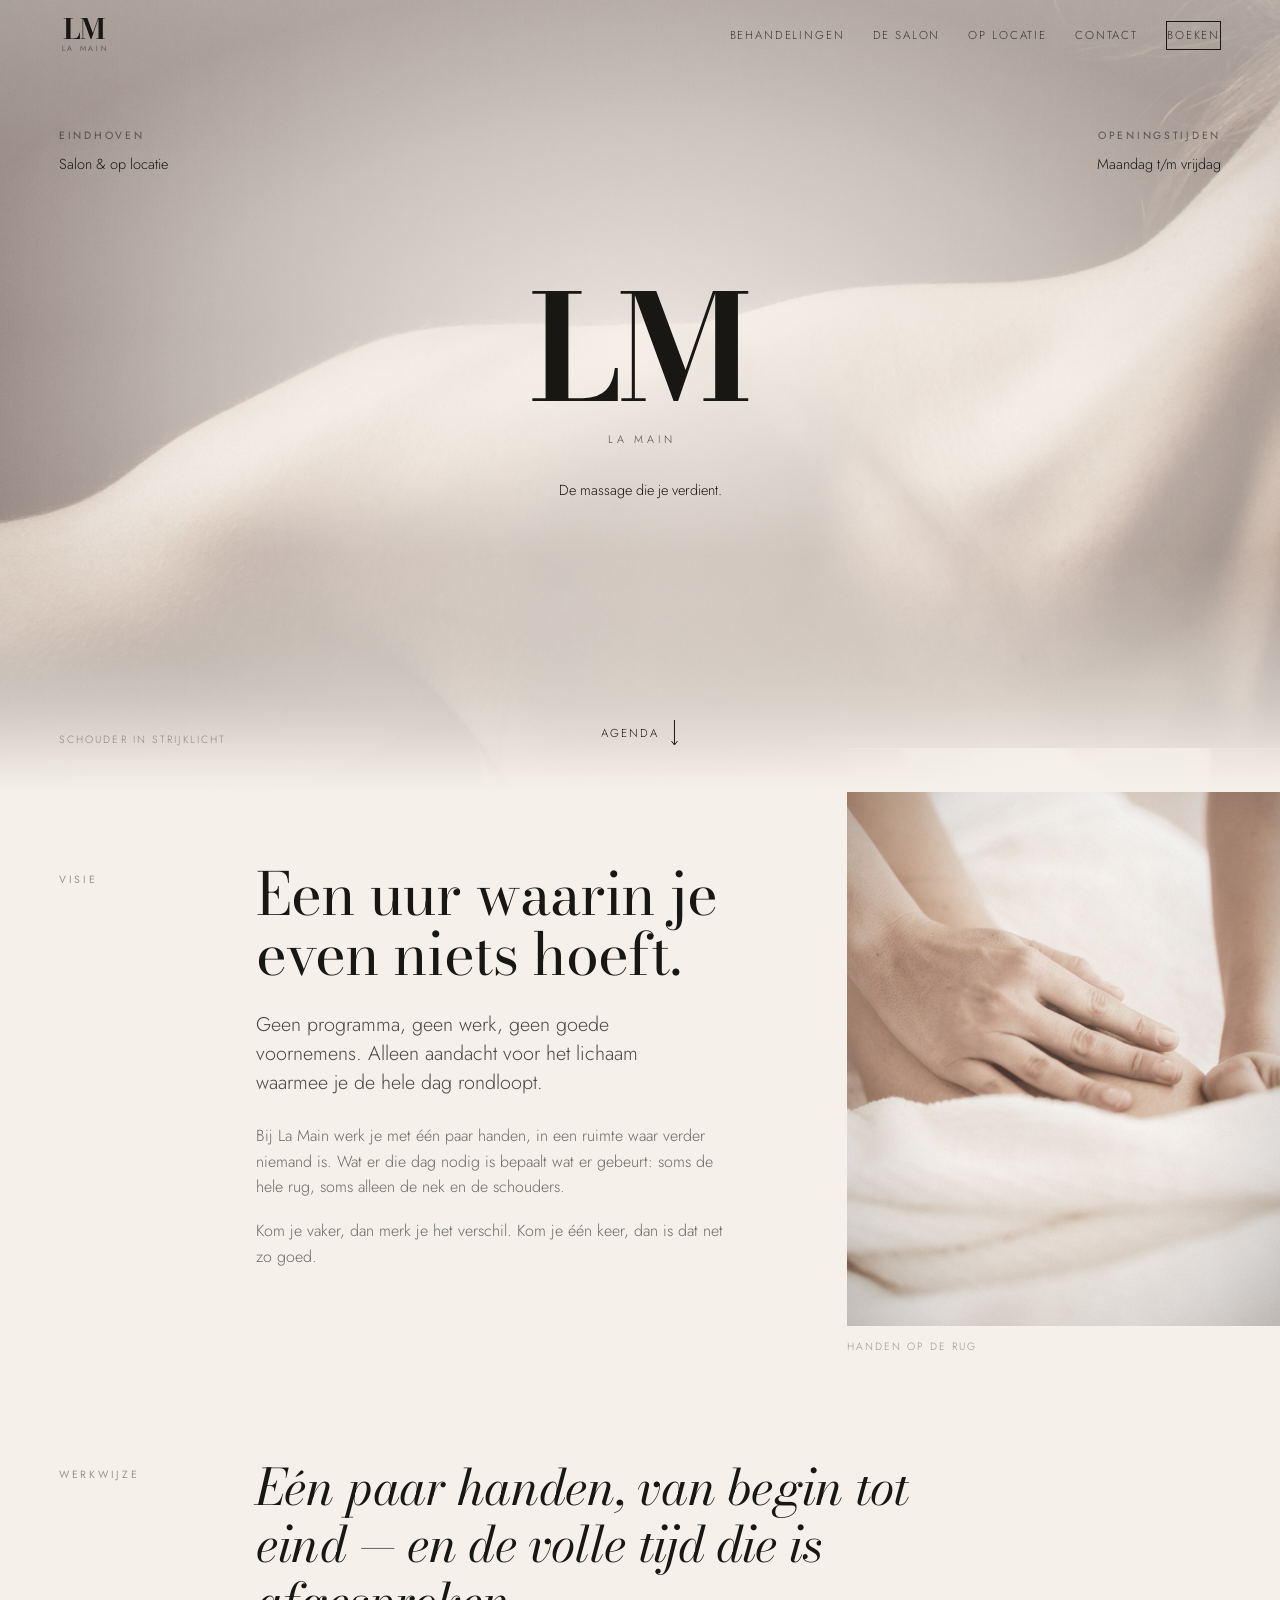
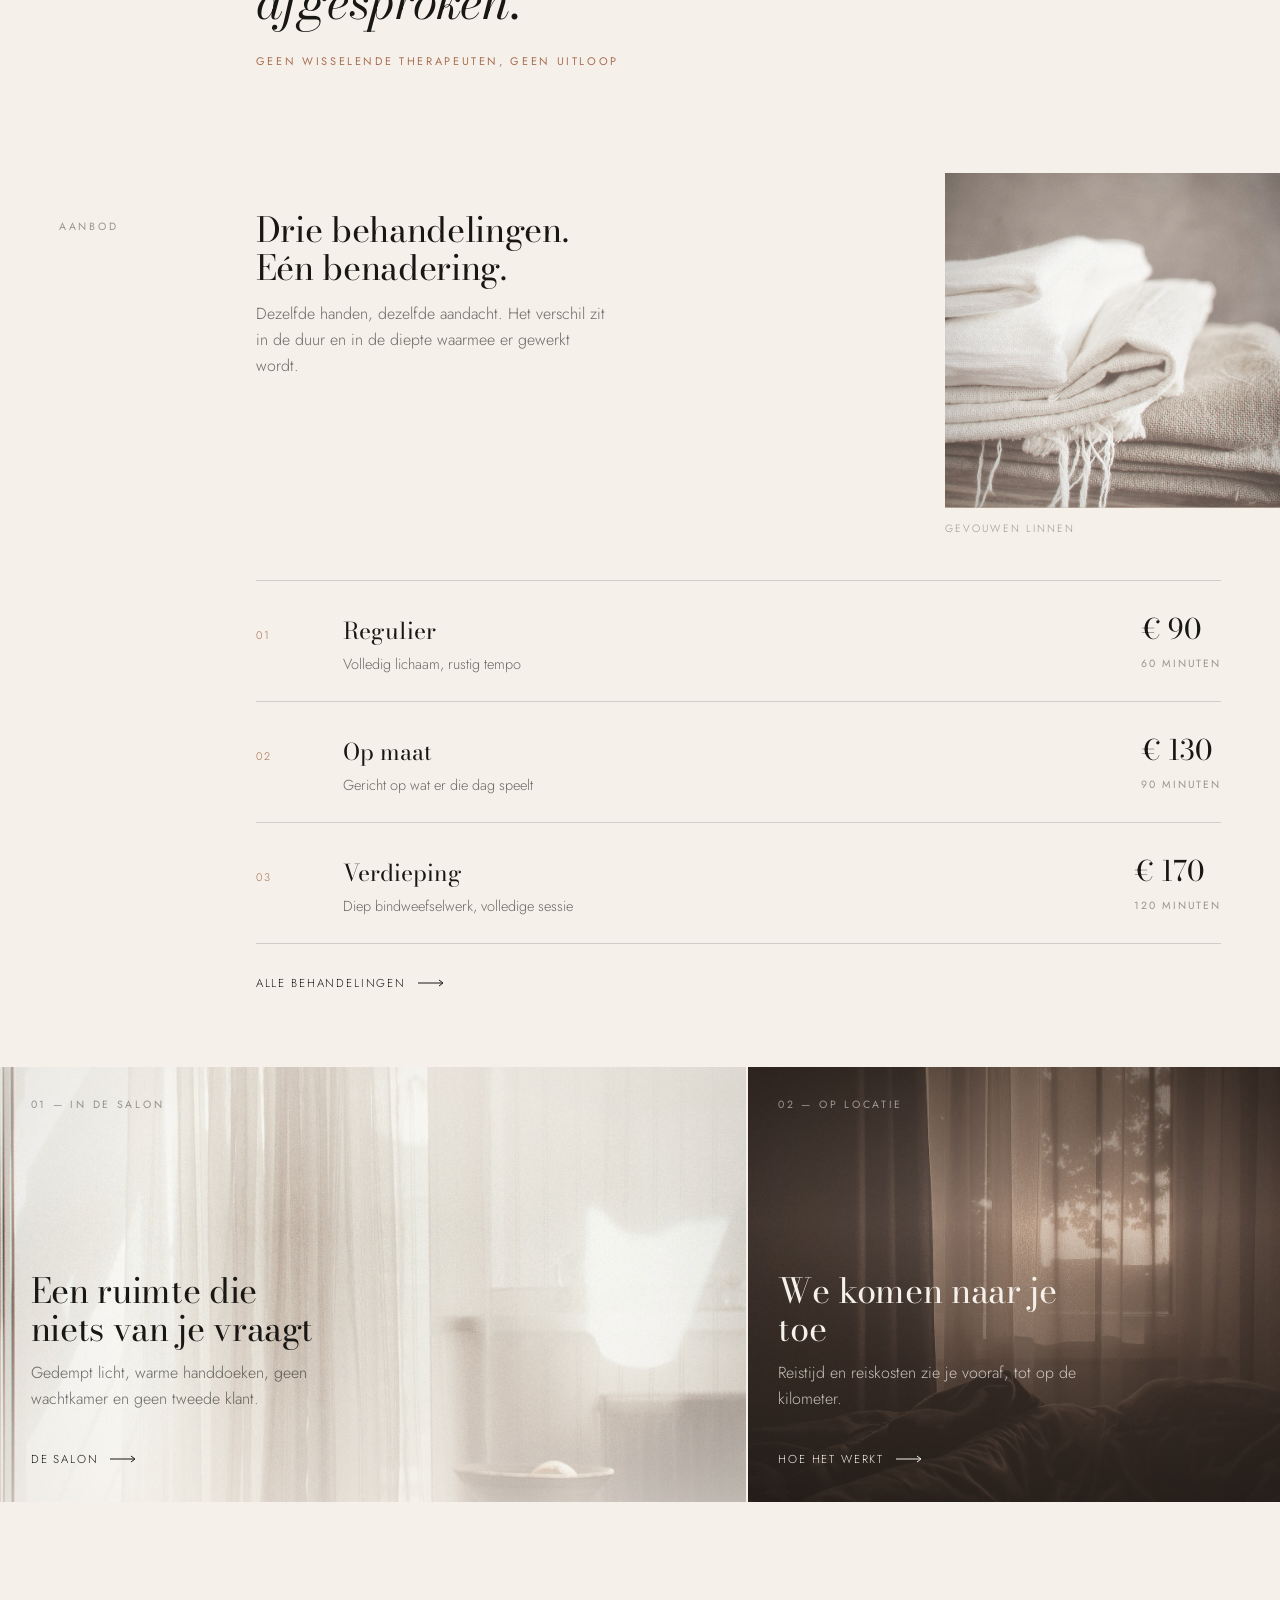
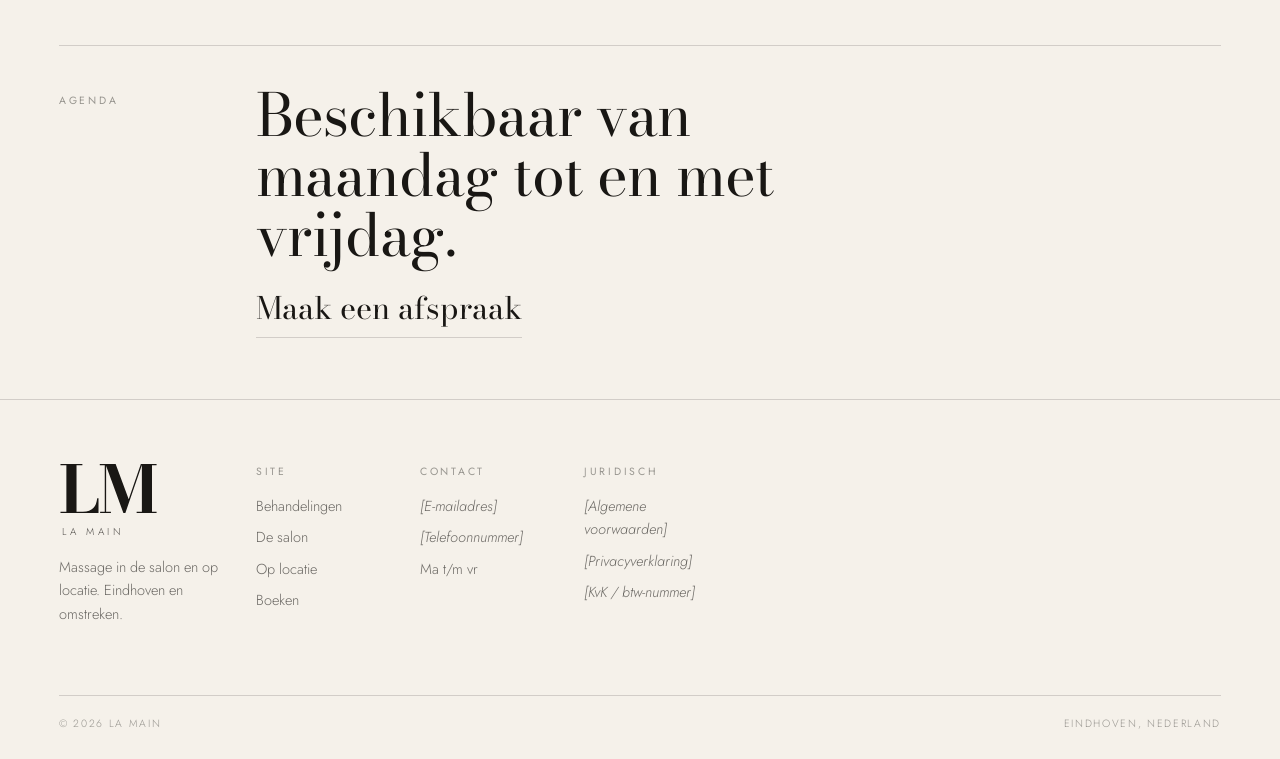
==== commit 42d1e52e: "huiswerk wordt werk" ====
--- a/index.html
+++ b/index.html
@@ -80,7 +80,7 @@
       <div class="k-marge rv"><span class="label">Visie</span></div>
       <div class="k-3-8">
         <h2 class="d2 rv v1" style="margin:0 0 26px;max-width:15ch">Een uur waarin je even niets hoeft.</h2>
-        <p class="inleiding rv v2" style="margin-bottom:26px">Geen programma, geen huiswerk, geen goede voornemens. Alleen aandacht voor het lichaam waarmee je de hele dag rondloopt.</p>
+        <p class="inleiding rv v2" style="margin-bottom:26px">Geen programma, geen werk, geen goede voornemens. Alleen aandacht voor het lichaam waarmee je de hele dag rondloopt.</p>
         <div class="rv v2" style="max-width:48ch">
           <p class="lead">Bij La Main werk je met één paar handen, in een ruimte waar verder niemand is. Wat er die dag nodig is bepaalt wat er gebeurt: soms de hele rug, soms alleen de nek en de schouders.</p>
           <p class="lead">Kom je vaker, dan merk je het verschil. Kom je één keer, dan is dat net zo goed.</p>
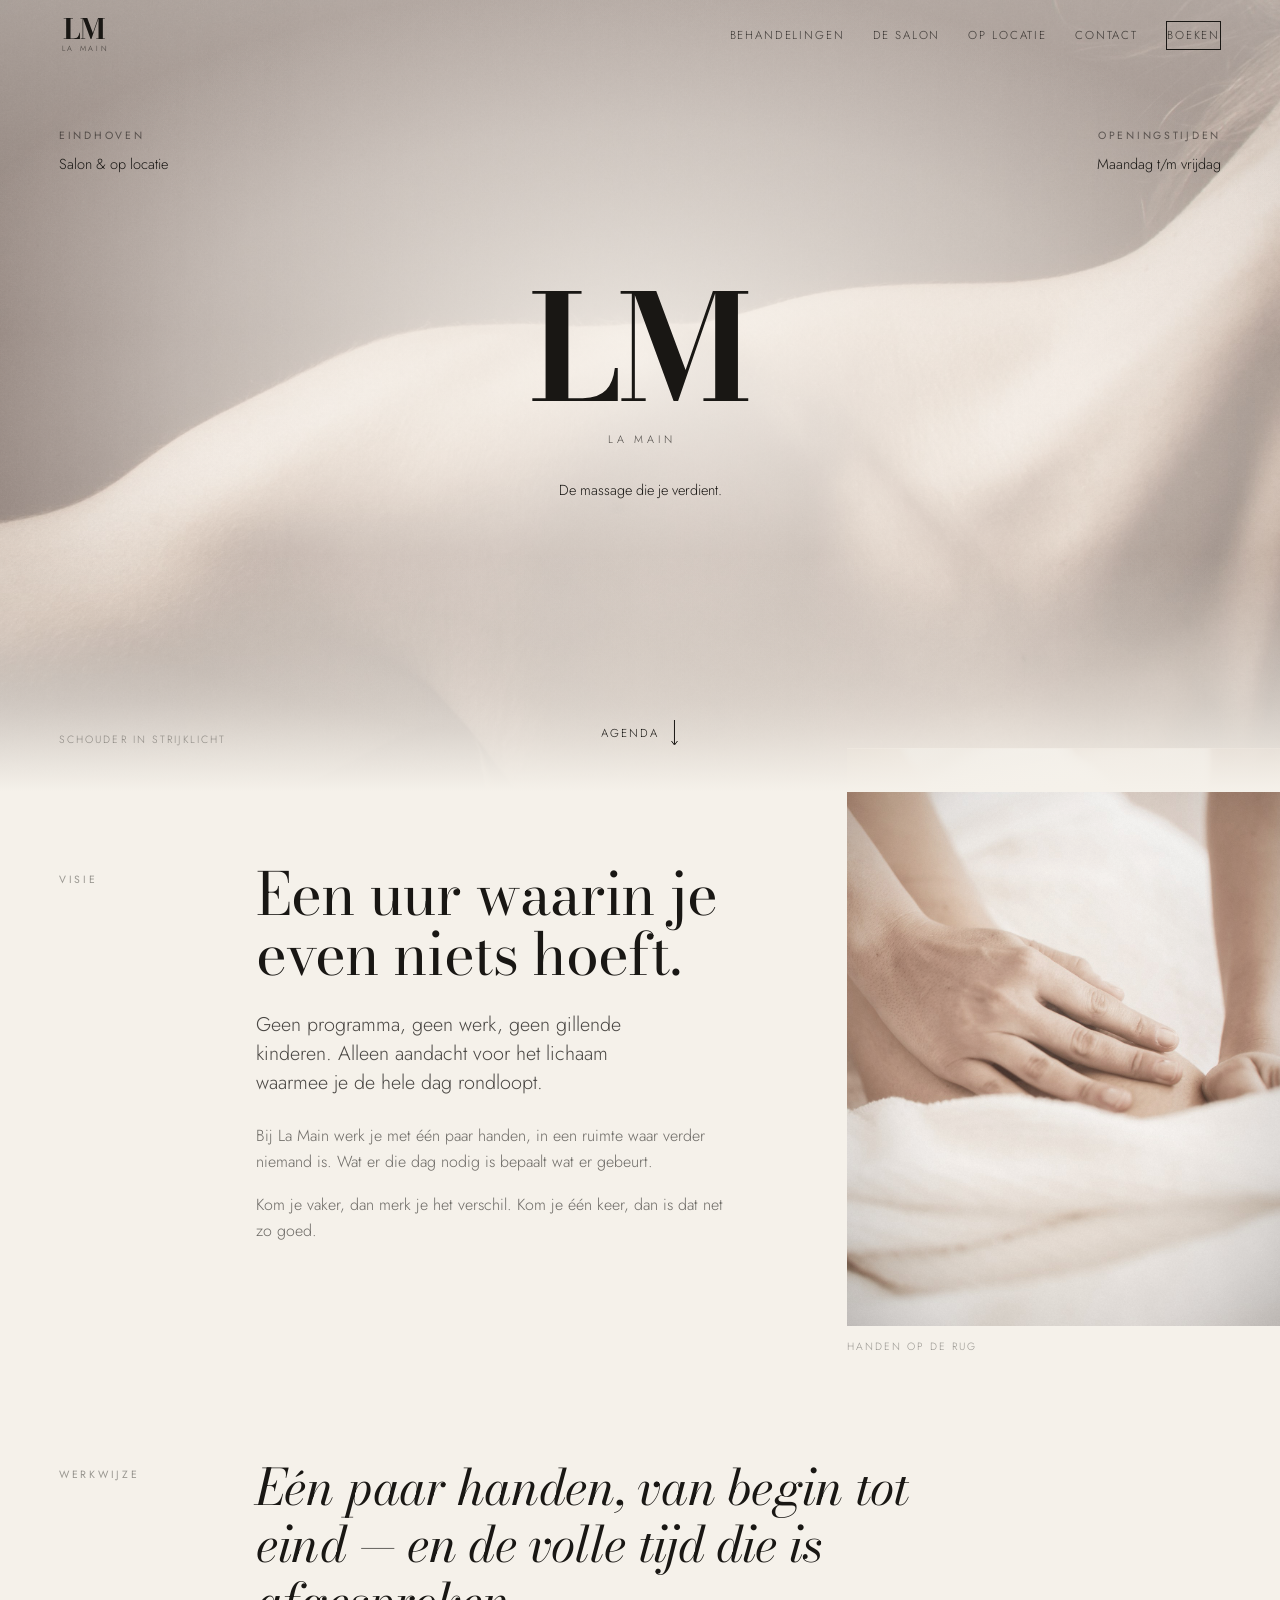
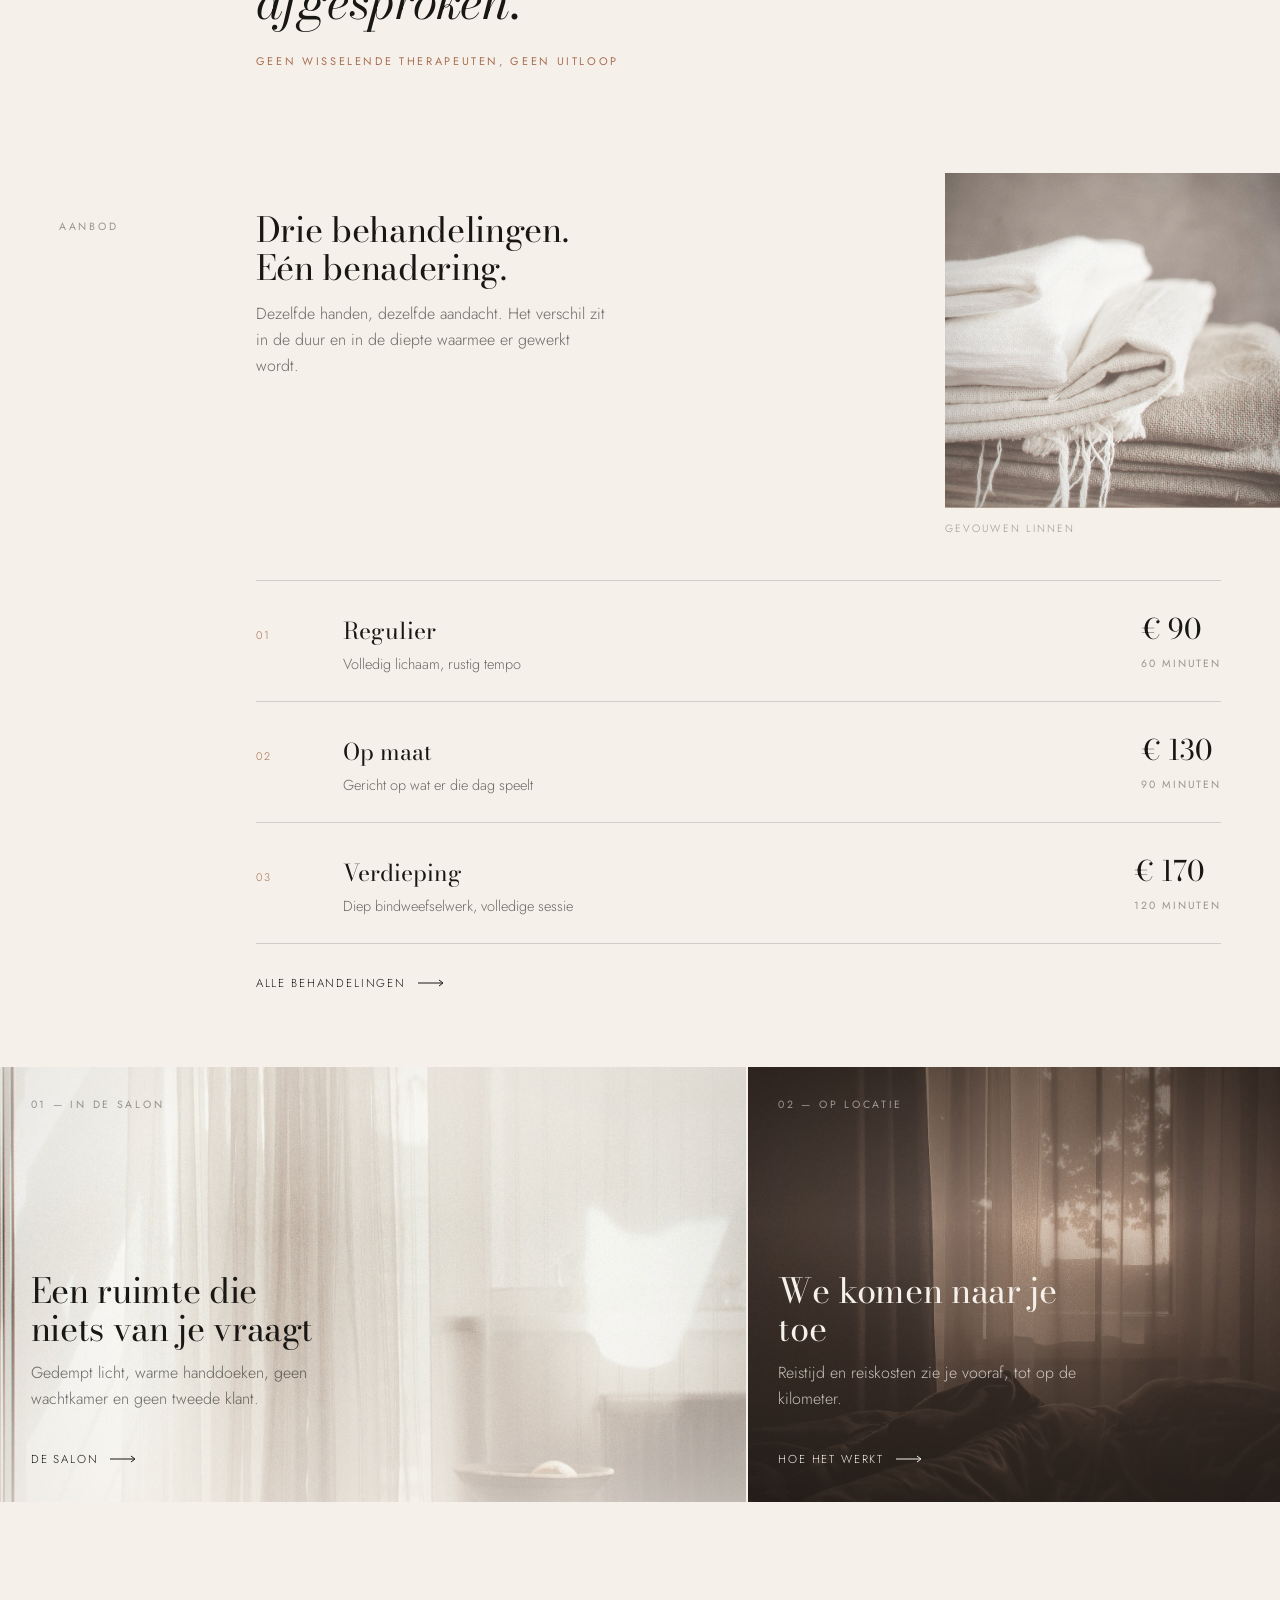
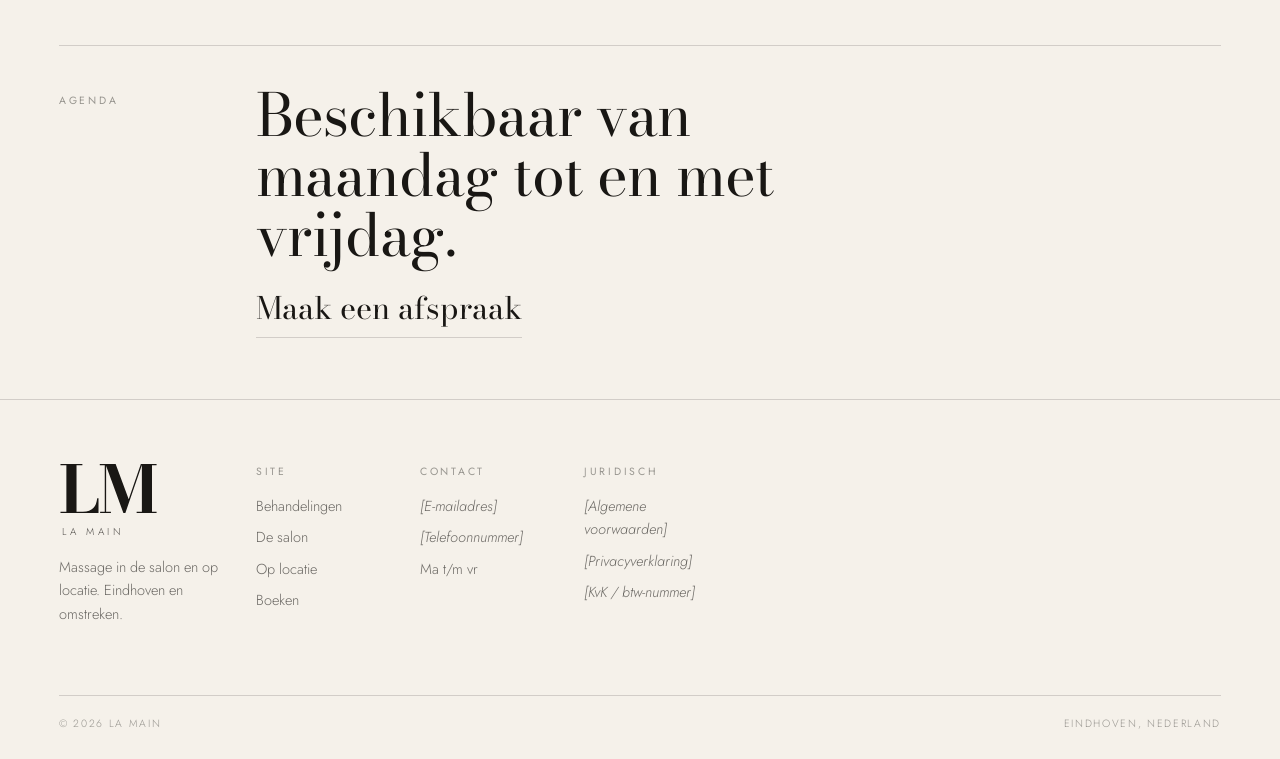
==== commit f616621a: "Gillende kinderen in plaats van goede voornemens; opsomming van lichaamsdelen eruit" ====
--- a/index.html
+++ b/index.html
@@ -80,9 +80,9 @@
       <div class="k-marge rv"><span class="label">Visie</span></div>
       <div class="k-3-8">
         <h2 class="d2 rv v1" style="margin:0 0 26px;max-width:15ch">Een uur waarin je even niets hoeft.</h2>
-        <p class="inleiding rv v2" style="margin-bottom:26px">Geen programma, geen werk, geen goede voornemens. Alleen aandacht voor het lichaam waarmee je de hele dag rondloopt.</p>
+        <p class="inleiding rv v2" style="margin-bottom:26px">Geen programma, geen werk, geen gillende kinderen. Alleen aandacht voor het lichaam waarmee je de hele dag rondloopt.</p>
         <div class="rv v2" style="max-width:48ch">
-          <p class="lead">Bij La Main werk je met één paar handen, in een ruimte waar verder niemand is. Wat er die dag nodig is bepaalt wat er gebeurt: soms de hele rug, soms alleen de nek en de schouders.</p>
+          <p class="lead">Bij La Main werk je met één paar handen, in een ruimte waar verder niemand is. Wat er die dag nodig is bepaalt wat er gebeurt.</p>
           <p class="lead">Kom je vaker, dan merk je het verschil. Kom je één keer, dan is dat net zo goed.</p>
         </div>
       </div>
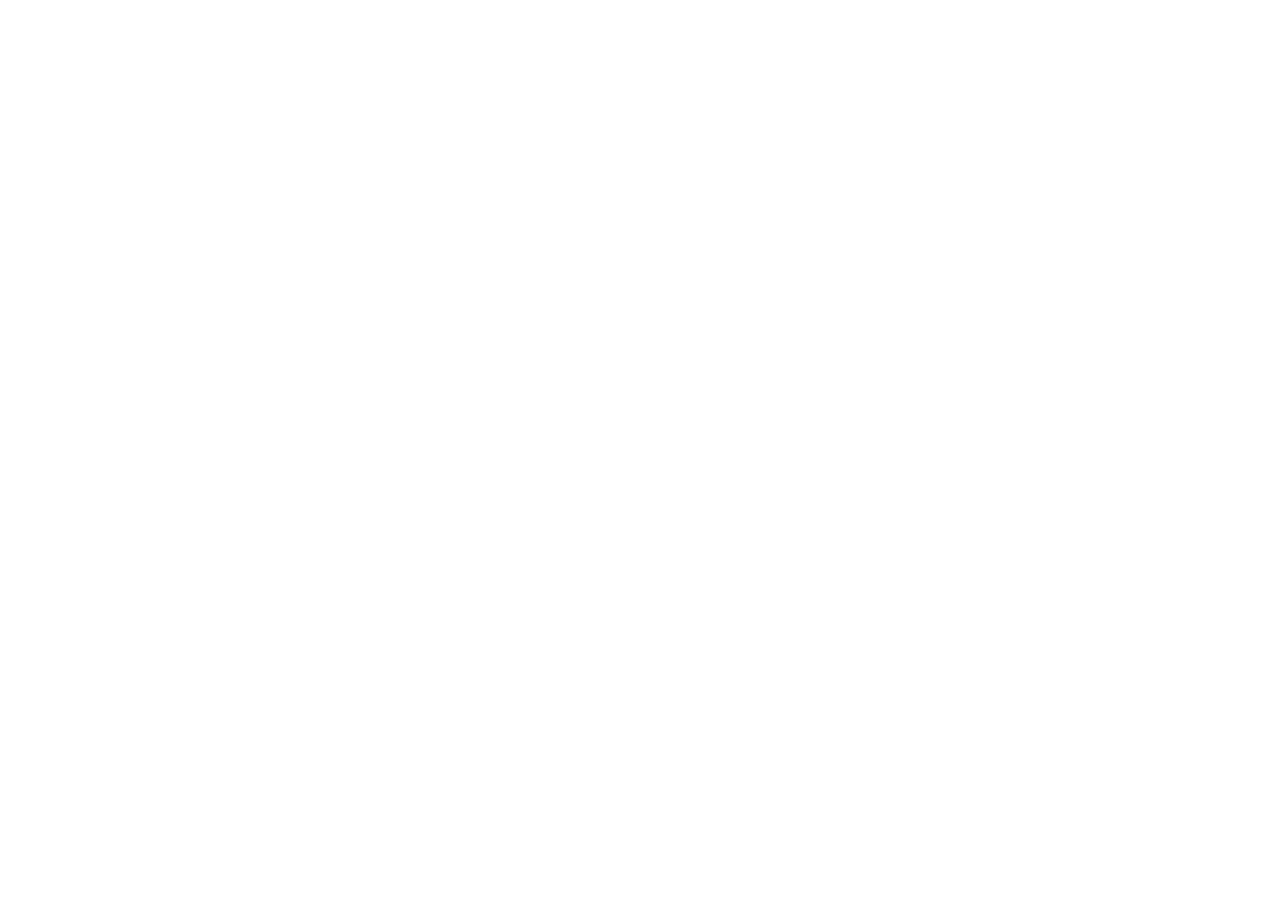
==== commit dde53f21: "Oude site eruit; dit adres stuurt door naar la-main.nl De website staat nu op la-main.nl, in de repo" ====
--- a/index.html
+++ b/index.html
@@ -1,417 +1,21 @@
 <!doctype html>
 <html lang="nl">
 <head>
-<meta charset="utf-8" />
-<meta name="viewport" content="width=device-width, initial-scale=1" />
-<title>La Main — Massage, Eindhoven</title>
-<meta name="description" content="La Main. Massage in de salon in Eindhoven en bij je thuis of op kantoor. Maandag tot en met vrijdag, één klant per keer." />
-<meta name="theme-color" content="#F5F1EA" />
-<link rel="icon" href="data:image/svg+xml,%3Csvg xmlns='http://www.w3.org/2000/svg' viewBox='0 0 64 64'%3E%3Crect width='64' height='64' fill='%23F5F1EA'/%3E%3Ctext x='32' y='45' font-family='Didot,Georgia,serif' font-size='36' font-weight='700' letter-spacing='-2' text-anchor='middle' fill='%23191714'%3ELM%3C/text%3E%3C/svg%3E" />
-<meta property="og:type" content="website" />
-<meta property="og:title" content="La Main — Massage, Eindhoven" />
-<meta property="og:description" content="De massage die je verdient. In de salon in Eindhoven en op locatie." />
-<meta property="og:url" content="https://bthemoon2030.github.io/la-main/" />
-<meta property="og:image" content="https://bthemoon2030.github.io/la-main/foto/hero.jpg" />
-<meta name="twitter:card" content="summary_large_image" />
-<link rel="preconnect" href="https://fonts.googleapis.com">
-<link rel="preconnect" href="https://fonts.gstatic.com" crossorigin>
-<link href="https://fonts.googleapis.com/css2?family=Bodoni+Moda:ital,opsz,wght@0,6..96,400..700;1,6..96,400..700&family=Jost:wght@200;300;400;500&display=swap" rel="stylesheet">
-<link rel="stylesheet" href="stijl.css">
+<meta charset="utf-8">
+<meta name="viewport" content="width=device-width, initial-scale=1">
+<title>La Main — nu op la-main.nl</title>
+<meta name="robots" content="noindex, follow">
+<link rel="canonical" href="https://la-main.nl/">
+<meta http-equiv="refresh" content="0; url=https://la-main.nl/">
+<style>
+  body{margin:0;min-height:100vh;display:grid;place-items:center;background:#33231A;color:#FBF8F3;
+    font-family:Georgia,"Times New Roman",serif;text-align:center;padding:24px}
+  a{color:#F2A67F}
+  p{max-width:34em;line-height:1.6}
+</style>
 </head>
 <body>
-
-<svg width="0" height="0" style="position:absolute" aria-hidden="true"><defs><symbol id="lm" viewBox="0 0 3032 1500"><g transform="translate(0 1500) scale(1 -1)" fill="currentColor">
-<path d="M45.5 0V39H226V1461H45.5V1500H716V1461H536.5V39H733Q843 39 921.0 67.5Q999 96 1050.25 149.5Q1101.5 203 1130.25 279.0Q1159 355 1170 450H1209.5V0Z"/>
-<path transform="translate(1203 0)" d="M775 -20 219 1500H531L931 422.5L1303 1500H1345.5L821.5 -20ZM239.5 1500V39H387V0H56V39H198V1461H45.5V1500ZM1784.5 1500V1461H1644V39H1784.5V0H1174V39H1334.5V1500Z"/>
-</g></symbol></defs></svg>
-
-<svg class="korrel" aria-hidden="true"><filter id="k"><feTurbulence type="fractalNoise" baseFrequency=".84" numOctaves="3" stitchTiles="stitch"/><feColorMatrix type="saturate" values="0"/><feComponentTransfer><feFuncA type="linear" slope=".08"/></feComponentTransfer></filter><rect width="100%" height="100%" filter="url(#k)"/></svg>
-
-<header class="nav" id="nav">
-  <a href="#/" class="merk" aria-label="La Main — naar de homepagina">
-    <svg class="mono" aria-hidden="true"><use href="#lm"/></svg><span class="wm">La Main</span>
-  </a>
-  <nav class="links" id="links">
-    <a href="#/behandelingen">Behandelingen</a>
-    <a href="#/salon">De salon</a>
-    <a href="#/op-locatie">Op locatie</a>
-    <a href="#/contact">Contact</a>
-    <a href="#/boeken" class="actie">Boeken</a>
-  </nav>
-  <button class="hamburger" id="hamburger" aria-label="Menu openen"><i></i><i></i></button>
-</header>
-
-<main>
-
-<!-- ═══════════════ HOME ═══════════════ -->
-<div class="pagina" id="p-home">
-
-  <section class="hero">
-    <figure class="bd s-hero"><span class="veld"></span><img src="foto/hero.jpg" alt="Schouder en nek in warm strijklicht"><span class="sluier"></span></figure>
-    <div class="doek"></div>
-    <div class="verloop"></div>
-
-    <div class="hoek l">
-      <div class="label" style="margin-bottom:7px">Eindhoven</div>
-      <div class="klein" style="color:var(--inkt)">Salon &amp; op locatie</div>
-    </div>
-    <div class="hoek r">
-      <div class="label" style="margin-bottom:7px">Openingstijden</div>
-      <div class="klein" style="color:var(--inkt)">Maandag t/m vrijdag</div>
-    </div>
-
-    <div class="inhoud">
-      <div class="merk groot"><svg class="mono" aria-hidden="true"><use href="#lm"/></svg><span class="wm">La Main</span></div>
-      <p class="klein" style="margin-top:clamp(20px,2.6vw,34px);color:var(--inkt)">
-        De massage die je verdient.
-      </p>
-    </div>
-
-    <div class="fig bijschrift">Schouder in strijklicht</div>
-
-    <a href="#/boeken" class="onder pijl neer">Agenda
-      <svg width="8" height="26" viewBox="0 0 8 26" fill="none" aria-hidden="true"><path d="M4 0v24M1 21l3 4 3-4" stroke="currentColor" stroke-width="1"/></svg>
-    </a>
-  </section>
-
-  <!-- visie · beeld loopt de kolom uit en schuift omhoog over de sectiegrens -->
-  <section>
-    <div class="raster">
-      <div class="k-marge rv"><span class="label">Visie</span></div>
-      <div class="k-3-8">
-        <h2 class="d2 rv v1" style="margin:0 0 26px;max-width:15ch">Een uur waarin je even niets hoeft.</h2>
-        <p class="inleiding rv v2" style="margin-bottom:26px">Geen programma, geen werk, geen gillende kinderen. Alleen aandacht voor het lichaam waarmee je de hele dag rondloopt.</p>
-        <div class="rv v2" style="max-width:48ch">
-          <p class="lead">Bij La Main werk je met één paar handen, in een ruimte waar verder niemand is. Wat er die dag nodig is bepaalt wat er gebeurt.</p>
-          <p class="lead">Kom je vaker, dan merk je het verschil. Kom je één keer, dan is dat net zo goed.</p>
-        </div>
-      </div>
-      <figure class="k-9-13 uit-r op-boven-veel">
-        <div class="bd s-huid v-hoog onthul rv"><span class="veld"></span><img src="foto/rug.jpg" alt="Handen die op de bovenrug werken" loading="lazy"><span class="sluier"></span></div>
-        <figcaption class="bijschrift onder">Handen op de rug</figcaption>
-      </figure>
-    </div>
-  </section>
-
-  <!-- het citaat: de enige cursieve regel op de site -->
-  <section style="padding-top:clamp(20px,2.4vw,40px)">
-    <div class="raster">
-      <div class="k-marge rv"><span class="label">Werkwijze</span></div>
-      <blockquote class="citaat k-3-11 rv v1">
-        Eén paar handen, van begin tot eind — en de volle tijd die is afgesproken.
-        <span class="citaat-bron">Geen wisselende therapeuten, geen uitloop</span>
-      </blockquote>
-    </div>
-  </section>
-
-  <!-- aanbod · het vierkant schuift over de kop heen -->
-  <section>
-    <div class="raster">
-      <div class="k-marge rv"><span class="label">Aanbod</span></div>
-      <div class="k-3-8 rv v1">
-        <h2 class="d3" style="margin:0 0 14px;max-width:18ch">Drie behandelingen. Eén benadering.</h2>
-        <p class="lead" style="max-width:40ch">Dezelfde handen, dezelfde aandacht. Het verschil zit in de duur en in de diepte waarmee er gewerkt wordt.</p>
-      </div>
-      <figure class="k-10-13 uit-r" style="grid-row:1;margin-top:clamp(-56px,-3vw,-16px)">
-        <div class="bd s-linnen v-11 onthul rv v2"><span class="veld"></span><img src="foto/linnen.jpg" alt="Gevouwen linnen" loading="lazy"><span class="sluier"></span></div>
-        <figcaption class="bijschrift onder">Gevouwen linnen</figcaption>
-      </figure>
-      <div class="k-3-13" style="margin-top:clamp(14px,1.8vw,26px)">
-        <div class="idx rv" id="home-idx"></div>
-        <div style="margin-top:24px" class="rv v1">
-          <a href="#/behandelingen" class="pijl">Alle behandelingen
-            <svg width="26" height="8" viewBox="0 0 26 8" fill="none" aria-hidden="true"><path d="M0 4h24M21 1l4 3-4 3" stroke="currentColor" stroke-width="1"/></svg></a>
-        </div>
-      </div>
-    </div>
-  </section>
-
-  <section class="vlak" style="padding-top:0">
-    <div class="diptiek">
-      <div class="dip rv">
-        <div class="bd s-linnen"><span class="veld"></span><img src="foto/salon-cel.jpg" alt="Een stille ruimte met daglicht door een dun gordijn" loading="lazy"><span class="sluier"></span></div>
-        <span class="label">01 — In de salon</span>
-        <div>
-          <h3 class="d3" style="margin:0 0 12px;max-width:14ch">Een ruimte die niets van je vraagt</h3>
-          <p class="lead" style="max-width:34ch">Gedempt licht, warme handdoeken, geen wachtkamer en geen tweede klant.</p>
-          <a href="#/salon" class="pijl" style="margin-top:20px">De salon
-            <svg width="26" height="8" viewBox="0 0 26 8" fill="none" aria-hidden="true"><path d="M0 4h24M21 1l4 3-4 3" stroke="currentColor" stroke-width="1"/></svg></a>
-        </div>
-      </div>
-      <div class="dip donker rv v1">
-        <div class="bd s-schemer"><span class="veld"></span><img src="foto/locatie-cel.jpg" alt="Een kamer bij avondlicht" loading="lazy"><span class="sluier"></span></div>
-        <span class="label">02 — Op locatie</span>
-        <div>
-          <h3 class="d3" style="margin:0 0 12px;max-width:14ch">We komen naar je toe</h3>
-          <p class="lead" style="max-width:34ch">Reistijd en reiskosten zie je vooraf, tot op de kilometer.</p>
-          <a href="#/op-locatie" class="pijl" style="margin-top:20px">Hoe het werkt
-            <svg width="26" height="8" viewBox="0 0 26 8" fill="none" aria-hidden="true"><path d="M0 4h24M21 1l4 3-4 3" stroke="currentColor" stroke-width="1"/></svg></a>
-        </div>
-      </div>
-    </div>
-  </section>
-
-  <!-- slot: geen balk, een regel op formaat -->
-  <section>
-    <div class="raster slot">
-      <div class="k-marge rv"><span class="label">Agenda</span></div>
-      <div class="k-3-11">
-        <p class="d2 rv v1" style="margin:0 0 26px;max-width:15ch">Beschikbaar van maandag tot en met vrijdag.</p>
-        <a href="#/boeken" class="tekstlink rv v2">Maak een afspraak</a>
-      </div>
-    </div>
-  </section>
-</div>
-
-<!-- ═══════════════ BEHANDELINGEN ═══════════════ -->
-<div class="pagina" id="p-behandelingen">
-  <section style="padding-top:clamp(122px,13vw,190px)">
-    <div class="raster">
-      <div class="k-marge rv"><span class="label">Behandelingen</span></div>
-      <div class="k-3-9">
-        <h1 class="d2 rv v1" style="margin:0 0 24px;max-width:15ch">Wat je lichaam nodig heeft, in de tijd die het nodig heeft.</h1>
-        <p class="inleiding rv v2">Alle behandelingen worden gegeven door dezelfde handen. Het verschil zit in de duur en in de diepte.</p>
-      </div>
-      <div class="k-3-13" style="margin-top:clamp(34px,4.5vw,72px)">
-        <div class="idx rv" id="beh-idx"></div>
-        <div class="melding rv" style="max-width:56ch">
-          Behandelingen op locatie zijn gelijk in duur en inhoud. Reiskosten en reistijdtoeslag worden apart berekend en zijn zichtbaar voordat je boekt.
-        </div>
-      </div>
-    </div>
-  </section>
-
-  <section style="padding-top:0">
-    <div class="raster" style="align-items:end">
-      <figure class="k-1-7">
-        <div class="bd s-olie v-45 onthul rv"><span class="veld"></span><img src="foto/olie-huid.jpg" alt="Olie op de huid" loading="lazy"><span class="sluier"></span></div>
-        <figcaption class="bijschrift onder">Olie op de huid</figcaption>
-      </figure>
-      <figure class="k-8-13 uit-r op-onder">
-        <div class="bd s-steen v-hoog onthul rv v1"><span class="veld"></span><img src="foto/onderarm.jpg" alt="Handen die een onderarm masseren" loading="lazy"><span class="sluier"></span></div>
-        <figcaption class="bijschrift onder">Onderarm in beweging</figcaption>
-      </figure>
-    </div>
-  </section>
-
-  <section>
-    <div class="raster">
-      <div class="k-marge rv"><span class="label">Goed om te weten</span></div>
-      <div class="k-3-9" style="display:grid;gap:clamp(20px,2.6vw,30px)">
-        <div class="rv v1">
-          <h3 class="d4" style="margin:0 0 8px">Voor de eerste keer</h3>
-          <p class="klein">De eerste afspraak begint met een kort gesprek over blessures, medicatie, zwangerschap en wat je zoekt. Reken op tien minuten extra; die gaan niet van je behandeltijd af.</p>
-        </div>
-        <div class="lijn"></div>
-        <div class="rv v1">
-          <h3 class="d4" style="margin:0 0 8px">Oliën</h3>
-          <p class="klein">Neutrale, koudgeperste plantaardige oliën zonder parfum. Geef bij het boeken een allergie door, dan staat er een alternatief klaar.</p>
-        </div>
-        <div class="lijn"></div>
-        <div class="rv v1">
-          <h3 class="d4" style="margin:0 0 8px">Annuleren</h3>
-          <p class="klein tbc">[Annuleringstermijn en -voorwaarden nog te bevestigen.]</p>
-        </div>
-      </div>
-    </div>
-  </section>
-</div>
-
-<!-- ═══════════════ SALON ═══════════════ -->
-<div class="pagina" id="p-salon">
-  <section style="padding-top:clamp(122px,13vw,190px)">
-    <div class="raster">
-      <div class="k-marge rv"><span class="label">De salon</span></div>
-      <div class="k-3-9">
-        <h1 class="d2 rv v1" style="margin:0 0 24px;max-width:14ch">Eén behandelruimte. Eén klant per keer.</h1>
-        <p class="inleiding rv v2">Geen balie, geen wachtruimte, geen muziek die je niet zelf gekozen hebt.</p>
-      </div>
-    </div>
-  </section>
-
-  <section class="vlak" style="padding-top:0">
-    <figure>
-      <div class="bd s-linnen v-band onthul rv"><span class="veld"></span><img src="foto/ruimte-panorama.jpg" alt="Strijklicht op een pleisterwand in een stille ruimte" loading="lazy"><span class="sluier"></span></div>
-      <div class="raster" style="padding:12px var(--marge) 0">
-        <figcaption class="bijschrift k-marge">De behandelruimte</figcaption>
-      </div>
-    </figure>
-  </section>
-
-  <section>
-    <div class="raster">
-      <div class="k-marge rv"><span class="label">Van aankomst tot vertrek</span></div>
-      <div class="k-3-13 stappen rv v1">
-        <div class="stap"><span class="no">01</span><h3 class="d4" style="margin:0 0 7px">Aankomst</h3><p class="klein">Je wordt op het afgesproken tijdstip binnengelaten. Er is niemand anders aanwezig.</p></div>
-        <div class="stap"><span class="no">02</span><h3 class="d4" style="margin:0 0 7px">Intake</h3><p class="klein">Kort en concreet: wat speelt er, waar wil je aandacht, wat moeten we vermijden.</p></div>
-        <div class="stap"><span class="no">03</span><h3 class="d4" style="margin:0 0 7px">Behandeling</h3><p class="klein">De volle afgesproken duur. Stil, tenzij je zelf iets zegt.</p></div>
-        <div class="stap"><span class="no">04</span><h3 class="d4" style="margin:0 0 7px">Na afloop</h3><p class="klein">Water en de tijd om rustig bij te komen.</p></div>
-      </div>
-    </div>
-  </section>
-
-  <section style="padding-top:0">
-    <div class="raster" style="align-items:start">
-      <div class="k-marge rv"><span class="label">Praktisch</span></div>
-      <div class="k-3-8">
-        <table class="tabel rv v1">
-          <tr><td style="color:var(--inkt-62)">Adres</td><td class="tbc">[Adres nog te bevestigen] — Eindhoven</td></tr>
-          <tr><td style="color:var(--inkt-62)">Openingsdagen</td><td>Maandag t/m vrijdag</td></tr>
-          <tr><td style="color:var(--inkt-62)">Openingstijden</td><td>09:00 – 19:00 <span class="tbc">[te bevestigen]</span></td></tr>
-          <tr><td style="color:var(--inkt-62)">Weekend</td><td>Gesloten</td></tr>
-          <tr><td style="color:var(--inkt-62)">Parkeren</td><td class="tbc">[Nog te bevestigen]</td></tr>
-          <tr><td style="color:var(--inkt-62)">Betaling</td><td>Pin en overboeking</td></tr>
-        </table>
-        <a href="#/boeken" class="knop rv v1" style="margin-top:30px">Afspraak in de salon</a>
-      </div>
-      <figure class="k-9-13 uit-r">
-        <div class="bd s-schemer v-45 onthul rv v2"><span class="veld"></span><img src="foto/hoek-schemer.jpg" alt="Een lamp in een hoek, gedempt licht" loading="lazy"><span class="sluier"></span></div>
-        <figcaption class="bijschrift onder">Gedempt licht</figcaption>
-      </figure>
-    </div>
-  </section>
-</div>
-
-<!-- ═══════════════ OP LOCATIE ═══════════════ -->
-<div class="pagina" id="p-op-locatie">
-  <section style="padding-top:clamp(122px,13vw,190px)">
-    <div class="raster">
-      <div class="k-marge rv"><span class="label">Op locatie</span></div>
-      <div class="k-3-9">
-        <h1 class="d2 rv v1" style="margin:0 0 24px;max-width:15ch">De salon komt naar je huis of kantoor.</h1>
-        <p class="inleiding rv v2">Tafel, verwarmd linnen en oliën gaan mee. Je hoeft niets voor te bereiden behalve een rustige ruimte van twee bij drie meter.</p>
-      </div>
-      <div class="k-3-13 stappen rv" style="margin-top:clamp(34px,4.5vw,68px)">
-        <div class="stap"><span class="no">01</span><h3 class="d4" style="margin:0 0 7px">Je geeft je adres op</h3><p class="klein">Postcode en huisnummer zijn genoeg om reistijd en afstand te bepalen.</p></div>
-        <div class="stap"><span class="no">02</span><h3 class="d4" style="margin:0 0 7px">De prijs staat vast</h3><p class="klein">Behandeling, reiskosten en reistijdtoeslag zie je opgeteld voordat je bevestigt.</p></div>
-        <div class="stap"><span class="no">03</span><h3 class="d4" style="margin:0 0 7px">Reistijd is ingepland</h3><p class="klein">De agenda reserveert de heen- en terugreis, zodat je nooit hoeft te wachten.</p></div>
-        <div class="stap"><span class="no">04</span><h3 class="d4" style="margin:0 0 7px">Opbouw en afbouw</h3><p class="klein">Vijftien minuten voor en na, buiten je behandeltijd om.</p></div>
-      </div>
-    </div>
-  </section>
-
-  <section class="vlak" style="padding-top:clamp(30px,3.6vw,54px)">
-    <figure>
-      <div class="bd s-schemer v-band onthul rv"><span class="veld"></span><img src="foto/tafel-panorama.jpg" alt="Een kamer bij avondlicht, licht achter het gordijn" loading="lazy"><span class="sluier"></span></div>
-      <div class="raster" style="padding:12px var(--marge) 0">
-        <figcaption class="bijschrift k-marge">Opgebouwd op locatie</figcaption>
-      </div>
-    </figure>
-  </section>
-
-  <section>
-    <div class="raster">
-      <div class="k-marge rv"><span class="label">Reiskosten</span></div>
-      <div class="k-3-8">
-        <p class="lead rv v1" style="margin-bottom:26px">Twee onderdelen: een kilometervergoeding voor de heen- en terugreis, en een toeslag voor de reistijd zelf.</p>
-        <table class="tabel rv v2">
-          <thead><tr><th>Reistijd enkele reis</th><th>Toeslag</th></tr></thead>
-          <tbody id="tarief-tabel"></tbody>
-        </table>
-        <p class="klein rv v3" style="margin-top:18px">
-          Kilometervergoeding: <span id="km-tarief" class="cijfers"></span> per kilometer, over de heen- én terugreis.
-          Boven de 35 minuten reistijd maken we een afspraak op maat.
-        </p>
-        <div class="melding rv">Deze tarieven zijn een voorstel en staan in de code op één plek klaar om aan te passen.</div>
-        <a href="#/boeken" class="knop rv" style="margin-top:30px">Bereken je tarief</a>
-      </div>
-      <figure class="k-9-13 uit-r">
-        <div class="bd s-steen v-45 onthul rv v2"><span class="veld"></span><img src="foto/linnen-detail.jpg" alt="Linnen en licht" loading="lazy"><span class="sluier"></span></div>
-        <figcaption class="bijschrift onder">Linnen en licht</figcaption>
-      </figure>
-    </div>
-  </section>
-</div>
-
-<!-- ═══════════════ BOEKEN ═══════════════ -->
-<div class="pagina" id="p-boeken">
-  <section style="padding-top:clamp(122px,13vw,186px)">
-    <div class="agenda">
-      <div style="margin-bottom:clamp(28px,3.4vw,50px)">
-        <span class="label" style="display:block;margin-bottom:12px">Agenda</span>
-        <h1 class="d2" style="margin:0;max-width:14ch">Je afspraak</h1>
-      </div>
-      <div class="voortgang" id="voortgang"></div>
-      <div id="agenda-body"></div>
-    </div>
-  </section>
-</div>
-
-<!-- ═══════════════ CONTACT ═══════════════ -->
-<div class="pagina" id="p-contact">
-  <section style="padding-top:clamp(122px,13vw,190px)">
-    <div class="raster">
-      <div class="k-marge rv">
-        <span class="label" style="display:block;margin-bottom:22px">Contact</span>
-        <div class="klein" style="line-height:2">
-          <span class="tbc">[E-mailadres]</span><br>
-          <span class="tbc">[Telefoonnummer]</span><br><br>
-          Eindhoven<br>
-          <span class="tbc">[Adres nog te bevestigen]</span><br><br>
-          Ma t/m vr, 09:00 – 19:00
-        </div>
-      </div>
-      <div class="k-3-9">
-        <h1 class="d2 rv v1" style="margin:0 0 22px;max-width:15ch">Een vraag voordat je boekt?</h1>
-        <p class="inleiding rv v1" style="margin-bottom:34px">Voor bedrijfsafspraken, meerdere personen op één locatie of een reisafstand buiten de regio.</p>
-        <form class="rv v2" id="contact-form" novalidate>
-          <div class="veldrij groep">
-            <div><label class="lbl" for="c-naam">Naam</label><input class="invoer" id="c-naam" autocomplete="name"></div>
-            <div><label class="lbl" for="c-mail">E-mail</label><input class="invoer" id="c-mail" autocomplete="email"></div>
-          </div>
-          <div class="groep"><label class="lbl" for="c-ber">Bericht</label><textarea class="invoer" id="c-ber" rows="4"></textarea></div>
-          <button class="knop vol" type="submit">Versturen</button>
-          <span class="klein" id="c-done" style="display:none;margin-left:18px">Dank je — je bericht is genoteerd.</span>
-        </form>
-      </div>
-    </div>
-  </section>
-</div>
-
-</main>
-
-<footer>
-  <div class="raster voet">
-    <div class="k-marge">
-      <a href="#/" class="merk mid" style="align-items:flex-start;margin-bottom:18px">
-        <svg class="mono" aria-hidden="true"><use href="#lm"/></svg><span class="wm">La Main</span>
-      </a>
-      <p class="klein" style="max-width:24ch">Massage in de salon en op locatie. Eindhoven en omstreken.</p>
-    </div>
-    <div class="k-3-7" style="display:grid;grid-template-columns:repeat(3,1fr);gap:var(--kolomkier)">
-      <div>
-        <div class="label" style="margin-bottom:14px">Site</div>
-        <ul>
-          <li><a href="#/behandelingen">Behandelingen</a></li>
-          <li><a href="#/salon">De salon</a></li>
-          <li><a href="#/op-locatie">Op locatie</a></li>
-          <li><a href="#/boeken">Boeken</a></li>
-        </ul>
-      </div>
-      <div>
-        <div class="label" style="margin-bottom:14px">Contact</div>
-        <ul>
-          <li class="tbc">[E-mailadres]</li>
-          <li class="tbc">[Telefoonnummer]</li>
-          <li>Ma t/m vr</li>
-        </ul>
-      </div>
-      <div>
-        <div class="label" style="margin-bottom:14px">Juridisch</div>
-        <ul>
-          <li class="tbc">[Algemene voorwaarden]</li>
-          <li class="tbc">[Privacyverklaring]</li>
-          <li class="tbc">[KvK / btw-nummer]</li>
-        </ul>
-      </div>
-    </div>
-    <div class="k-vol voet-onder">
-      <span>© <span id="jaar"></span> La Main</span>
-      <span>Eindhoven, Nederland</span>
-    </div>
-  </div>
-</footer>
-
-<script src="app.js"></script>
+  <p>La Main staat nu op <a href="https://la-main.nl/">la-main.nl</a>.<br>Je wordt doorgestuurd.</p>
+  <script>location.replace('https://la-main.nl/');</script>
 </body>
 </html>
